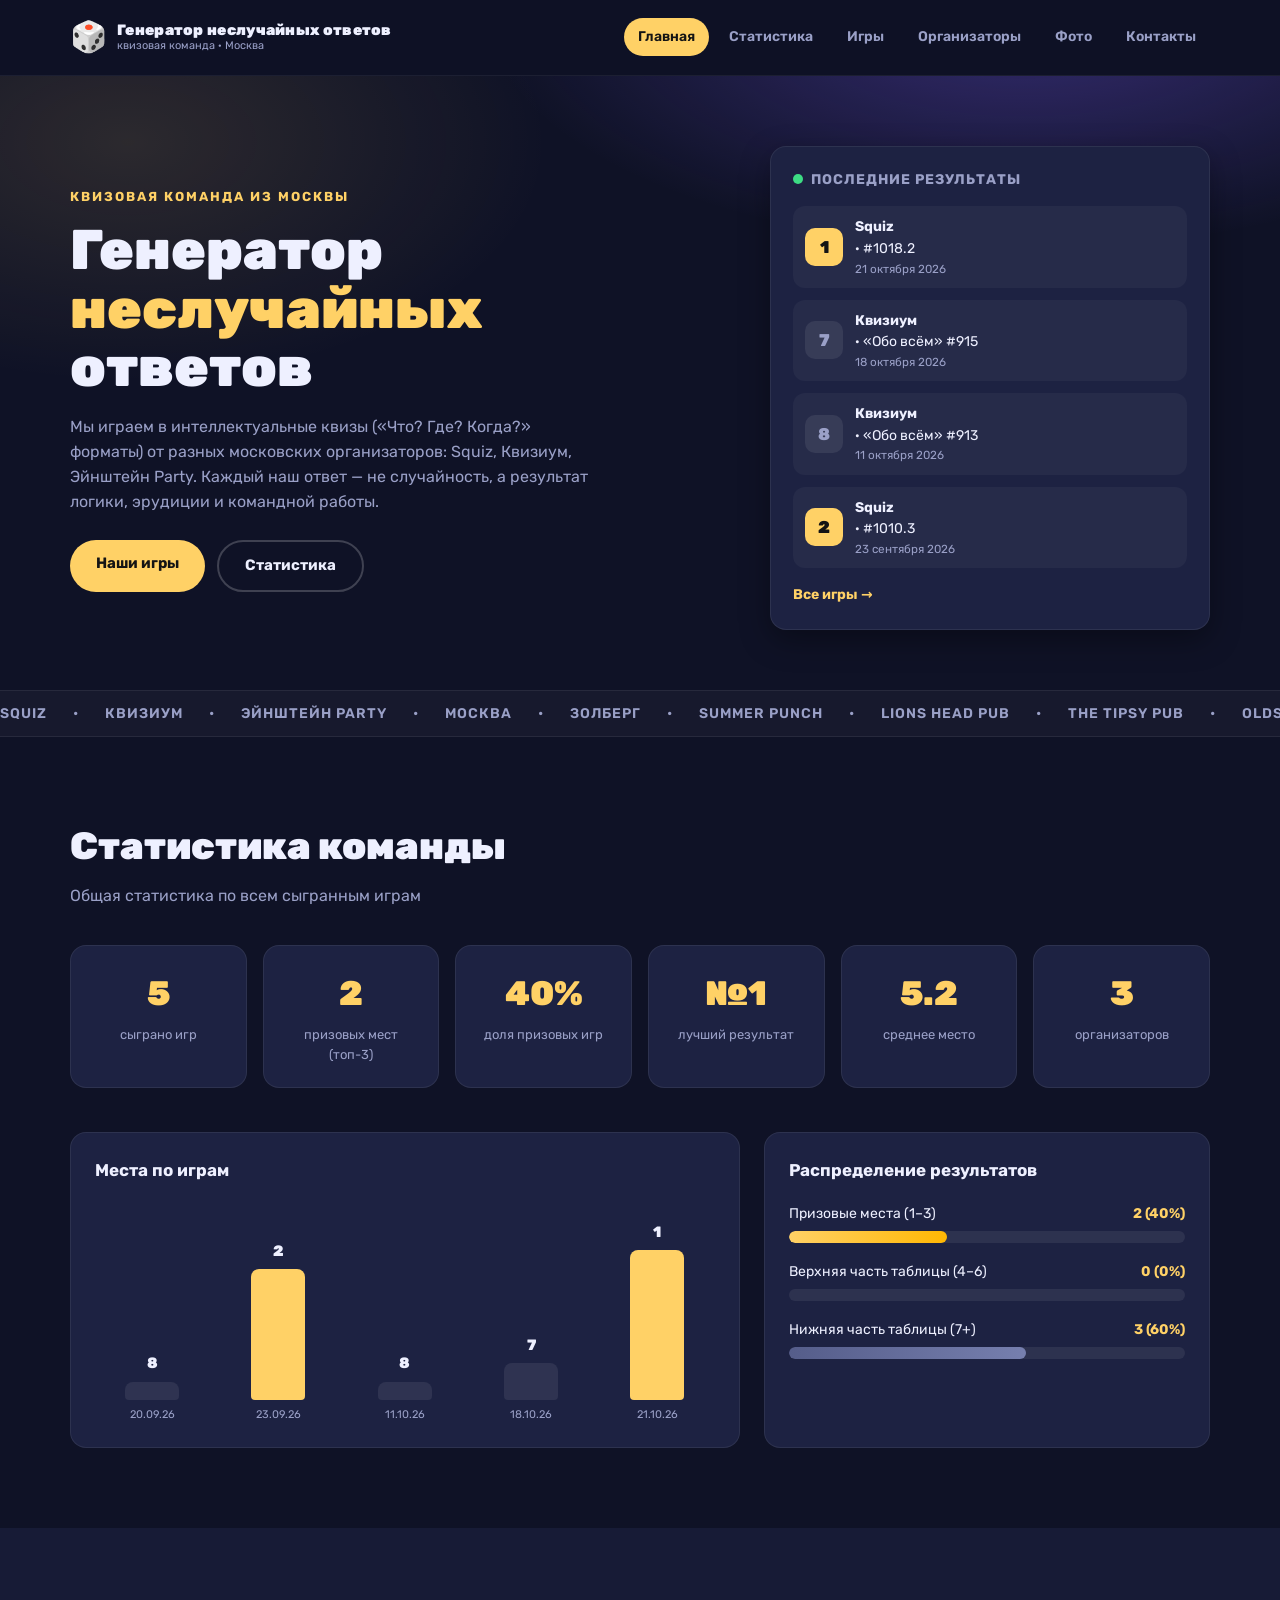
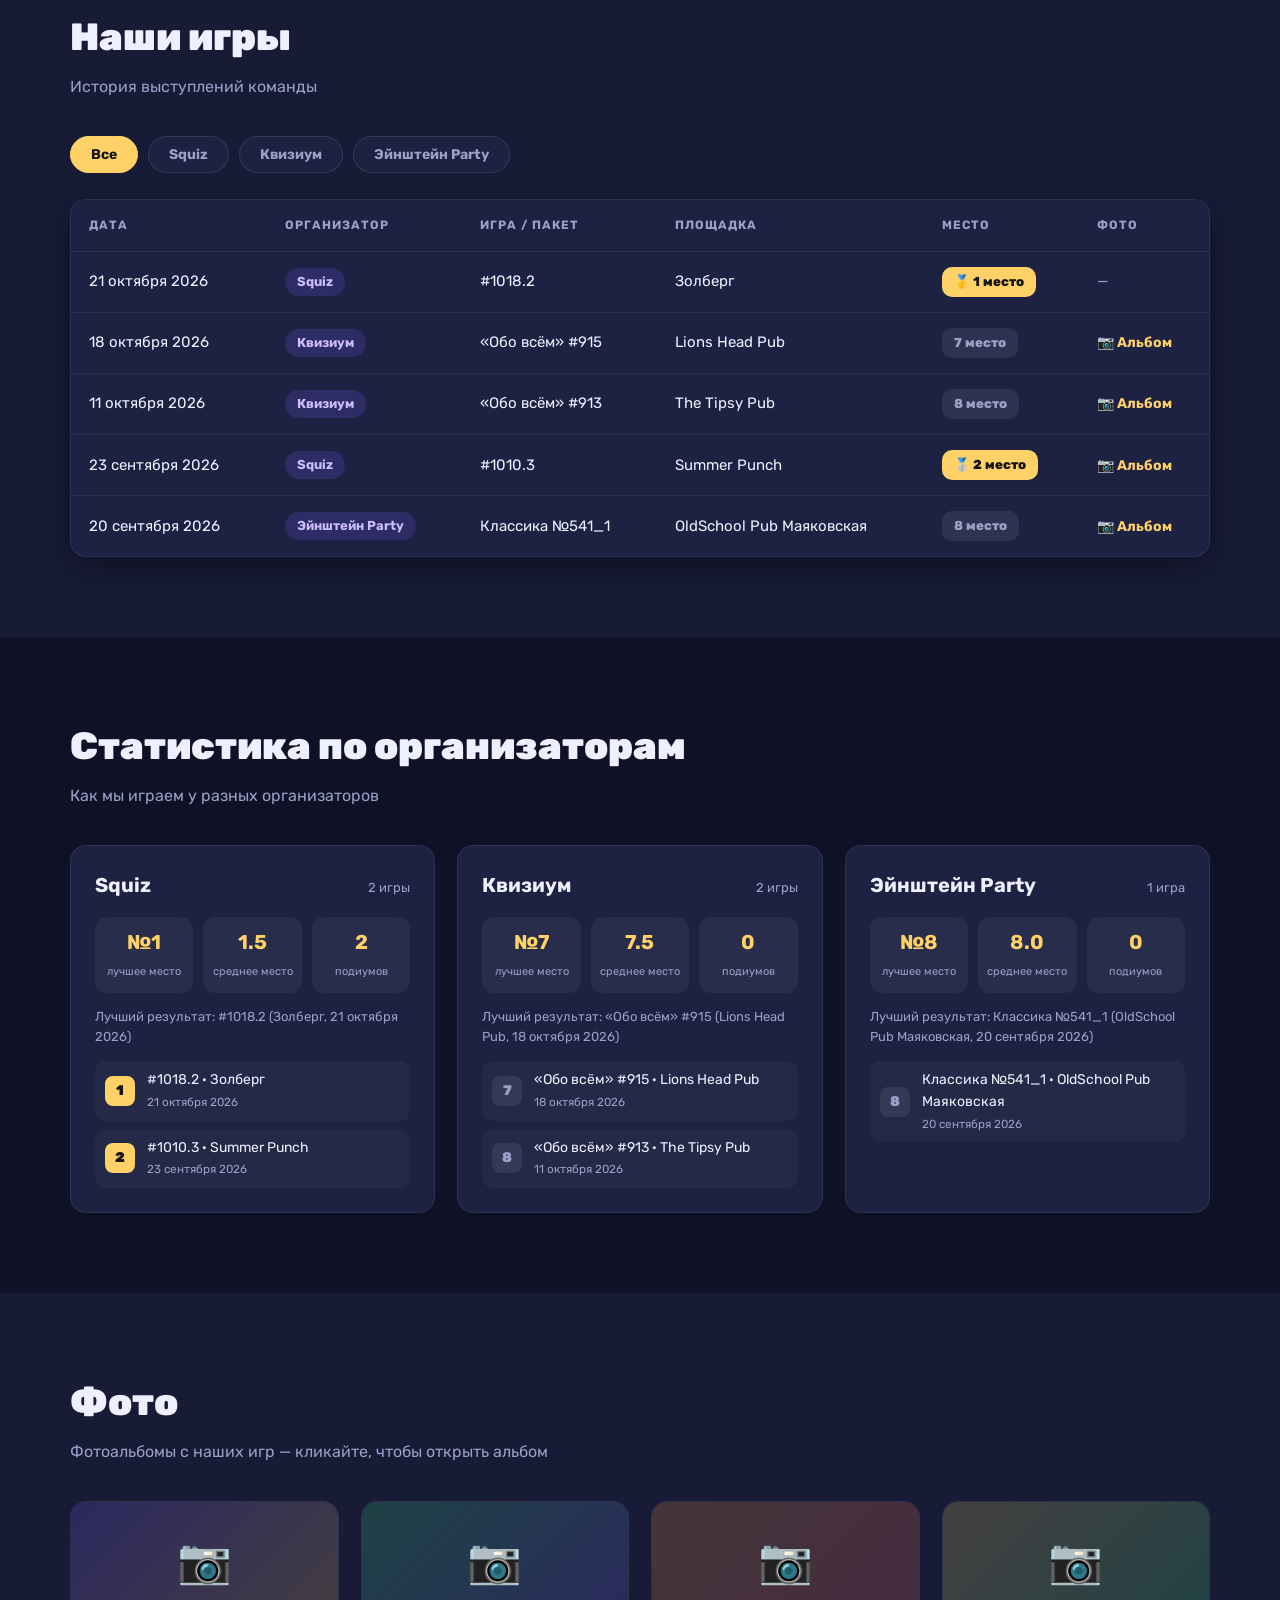
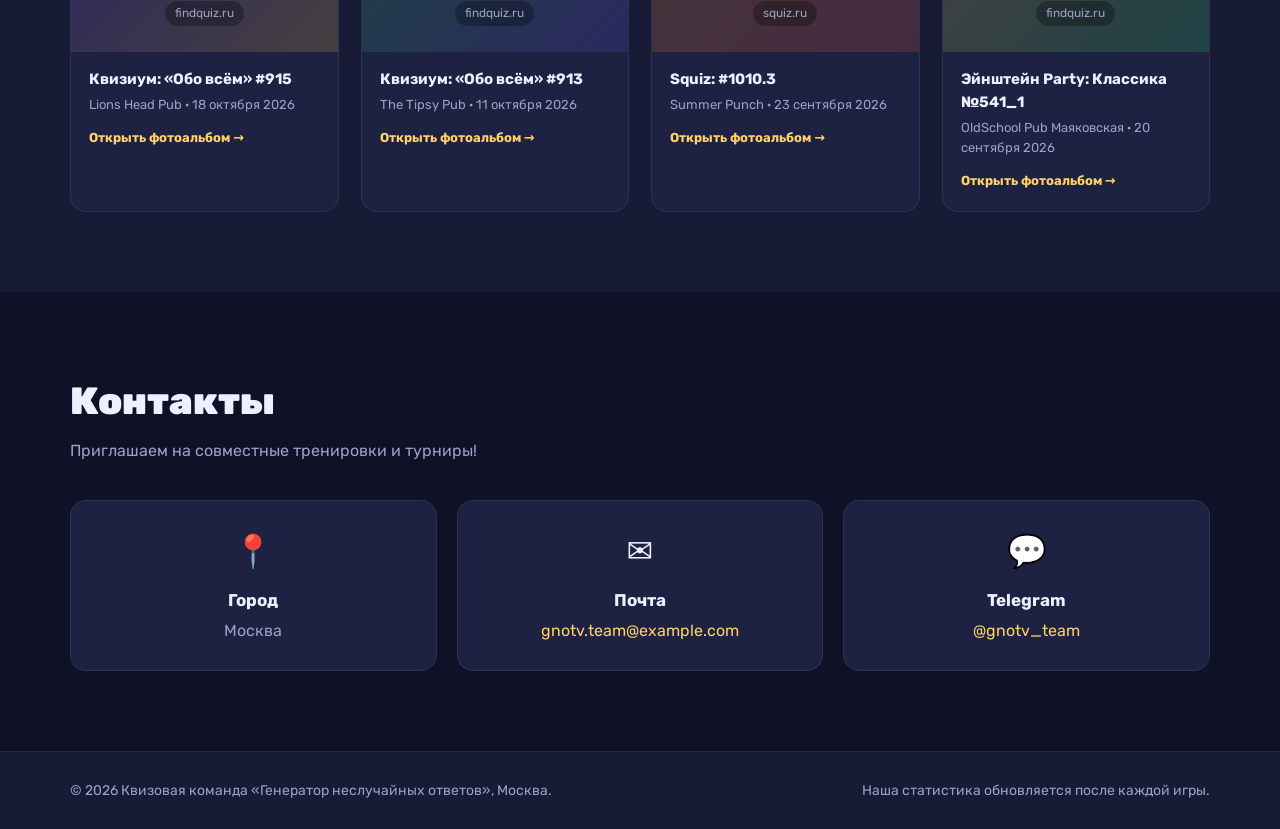
==== index.html @ a3c87e32 "Create website for quiz team "Generator of Non-Random Answers" - Add index.html with responsive layo" ====
<!DOCTYPE html>
<html lang="ru">
<head>
  <meta charset="UTF-8">
  <meta name="viewport" content="width=device-width, initial-scale=1.0">
  <meta name="description" content="Сайт квизовой команды «Генератор неслучайных ответов» (Москва). Статистика игр, результаты по организаторам, фотоальбомы.">
  <title>Генератор неслучайных ответов — сайт квизовой команды</title>
  <link rel="icon" href="data:image/svg+xml,<svg xmlns='http://www.w3.org/2000/svg' viewBox='0 0 100 100'><text y='.9em' font-size='90'>🎲</text></svg>">
  <link rel="preconnect" href="https://fonts.googleapis.com">
  <link rel="preconnect" href="https://fonts.gstatic.com" crossorigin>
  <link href="https://fonts.googleapis.com/css2?family=Rubik:wght@400;600;700;900&display=swap" rel="stylesheet">
  <link rel="stylesheet" href="css/style.css">
</head>
<body>

  <!-- ===== Шапка ===== -->
  <header class="site-header">
    <div class="container header-inner">
      <a class="logo" href="#home">
        <span class="logo-dice">🎲</span>
        <span class="logo-text">
          <strong>Генератор неслучайных ответов</strong>
          <small>квизовая команда · Москва</small>
        </span>
      </a>
      <nav class="main-nav" id="mainNav">
        <a href="#home" class="nav-link active">Главная</a>
        <a href="#stats" class="nav-link">Статистика</a>
        <a href="#games" class="nav-link">Игры</a>
        <a href="#organizers" class="nav-link">Организаторы</a>
        <a href="#photos" class="nav-link">Фото</a>
        <a href="#contacts" class="nav-link">Контакты</a>
      </nav>
      <button class="burger" id="burgerBtn" aria-label="Открыть меню">
        <span></span><span></span><span></span>
      </button>
    </div>
  </header>

  <main>
    <!-- ===== Главная ===== -->
    <section id="home" class="hero">
      <div class="container hero-inner">
        <div class="hero-content">
          <p class="hero-tag">Квизовая команда из Москвы</p>
          <h1>Генератор<br><span class="accent">неслучайных</span> ответов</h1>
          <p class="hero-desc">
            Мы играем в интеллектуальные квизы («Что? Где? Когда?» форматы) от разных московских
            организаторов: Squiz, Квизиум, Эйнштейн Party. Каждый наш ответ — не случайность,
            а результат логики, эрудиции и командной работы.
          </p>
          <div class="hero-actions">
            <a href="#games" class="btn btn-primary">Наши игры</a>
            <a href="#stats" class="btn btn-ghost">Статистика</a>
          </div>
        </div>
        <div class="hero-card">
          <div class="hero-card-top">
            <span class="pulse-dot"></span> Последние результаты
          </div>
          <ul class="hero-results" id="heroResults"><!-- заполняется из js/games-data.js --></ul>
          <a class="hero-card-link" href="#games">Все игры →</a>
        </div>
      </div>
      <div class="hero-marquee" aria-hidden="true">
        <div class="marquee-track">
          <span>Squiz</span><span>•</span><span>Квизиум</span><span>•</span><span>Эйнштейн Party</span><span>•</span>
          <span>Москва</span><span>•</span><span>Золберг</span><span>•</span><span>Summer Punch</span><span>•</span>
          <span>Lions Head Pub</span><span>•</span><span>The Tipsy Pub</span><span>•</span><span>OldSchool Pub Маяковская</span><span>•</span>
          <span>Squiz</span><span>•</span><span>Квизиум</span><span>•</span><span>Эйнштейн Party</span><span>•</span>
          <span>Москва</span><span>•</span><span>Золберг</span><span>•</span><span>Summer Punch</span><span>•</span>
          <span>Lions Head Pub</span><span>•</span><span>The Tipsy Pub</span><span>•</span><span>OldSchool Pub Маяковская</span><span>•</span>
        </div>
      </div>
    </section>

    <!-- ===== Статистика ===== -->
    <section id="stats" class="section">
      <div class="container">
        <h2 class="section-title">Статистика команды</h2>
        <p class="section-subtitle">Общая статистика по всем сыгранным играм</p>

        <div class="stats-grid" id="overallStats"><!-- карточки статистики --></div>

        <div class="stats-charts">
          <div class="chart-block">
            <h3>Места по играм</h3>
            <div class="bar-chart" id="placesChart"></div>
          </div>
          <div class="chart-block">
            <h3>Распределение результатов</h3>
            <ul class="result-bars" id="resultBars"></ul>
          </div>
        </div>
      </div>
    </section>

    <!-- ===== Игры ===== -->
    <section id="games" class="section section-alt">
      <div class="container">
        <h2 class="section-title">Наши игры</h2>
        <p class="section-subtitle">История выступлений команды</p>

        <div class="filter-bar" id="filterBar">
          <button class="filter-btn active" data-filter="all">Все</button>
          <!-- кнопки фильтров генерируются из данных -->
        </div>

        <div class="games-table-wrap">
          <table class="games-table">
            <thead>
              <tr>
                <th>Дата</th>
                <th>Организатор</th>
                <th>Игра / пакет</th>
                <th>Площадка</th>
                <th>Место</th>
                <th>Фото</th>
              </tr>
            </thead>
            <tbody id="gamesTableBody"><!-- строки таблицы --></tbody>
          </table>
        </div>
      </div>
    </section>

    <!-- ===== Организаторы ===== -->
    <section id="organizers" class="section">
      <div class="container">
        <h2 class="section-title">Статистика по организаторам</h2>
        <p class="section-subtitle">Как мы играем у разных организаторов</p>
        <div class="organizers-grid" id="organizersGrid"><!-- карточки организаторов --></div>
      </div>
    </section>

    <!-- ===== Фото ===== -->
    <section id="photos" class="section section-alt">
      <div class="container">
        <h2 class="section-title">Фото</h2>
        <p class="section-subtitle">Фотоальбомы с наших игр — кликайте, чтобы открыть альбом</p>
        <div class="photos-grid" id="photosGrid"><!-- карточки фотоальбомов --></div>
      </div>
    </section>

    <!-- ===== Контакты ===== -->
    <section id="contacts" class="section">
      <div class="container contacts-inner">
        <h2 class="section-title">Контакты</h2>
        <p class="section-subtitle">Приглашаем на совместные тренировки и турниры!</p>
        <div class="contacts-grid">
          <div class="contact-card">
            <span class="contact-icon">📍</span>
            <h3>Город</h3>
            <p>Москва</p>
          </div>
          <div class="contact-card">
            <span class="contact-icon">✉️</span>
            <h3>Почта</h3>
            <p><a href="mailto:gnotv.team@example.com">gnotv.team@example.com</a></p>
          </div>
          <div class="contact-card">
            <span class="contact-icon">💬</span>
            <h3>Telegram</h3>
            <p><a href="https://t.me/gnotv_team" target="_blank" rel="noopener">@gnotv_team</a></p>
          </div>
        </div>
      </div>
    </section>
  </main>

  <footer class="site-footer">
    <div class="container footer-inner">
      <p>© <span id="year"></span> Квизовая команда «Генератор неслучайных ответов», Москва.</p>
      <p class="footer-note">Наша статистика обновляется после каждой игры.</p>
    </div>
  </footer>

  <script src="js/games-data.js"></script>
  <script src="js/main.js"></script>
</body>
</html>
---- css/style.css ----
/* =========================================================
   Сайт квизовой команды «Генератор неслучайных ответов»
   ========================================================= */

:root {
  --bg: #0f1226;
  --bg-soft: #171b36;
  --card: #1d2242;
  --card-hover: #252b52;
  --text: #eef0ff;
  --muted: #9aa0c7;
  --accent: #ffd166;
  --accent-2: #7c5cff;
  --green: #3ddc84;
  --orange: #ff9f43;
  --red: #ff6b6b;
  --radius: 16px;
  --shadow: 0 10px 30px rgba(0, 0, 0, .35);
}

* { margin: 0; padding: 0; box-sizing: border-box; }

html { scroll-behavior: smooth; }

body {
  font-family: "Rubik", system-ui, -apple-system, sans-serif;
  background: var(--bg);
  color: var(--text);
  line-height: 1.55;
}

.container { width: min(1140px, 92%); margin-inline: auto; }

a { color: var(--accent); text-decoration: none; }

/* ---------- Шапка ---------- */
.site-header {
  position: sticky;
  top: 0;
  z-index: 100;
  background: rgba(15, 18, 38, .85);
  backdrop-filter: blur(10px);
  border-bottom: 1px solid rgba(255, 255, 255, .06);
}

.header-inner {
  display: flex;
  align-items: center;
  justify-content: space-between;
  gap: 16px;
  padding: 14px 0;
}

.logo { display: flex; align-items: center; gap: 10px; color: var(--text); }
.logo-dice { font-size: 30px; }
.logo-text { display: flex; flex-direction: column; line-height: 1.15; }
.logo-text strong { font-size: 15px; font-weight: 900; letter-spacing: .3px; }
.logo-text small { color: var(--muted); font-size: 11px; }

.main-nav { display: flex; gap: 6px; }
.nav-link {
  color: var(--muted);
  font-weight: 600;
  font-size: 14px;
  padding: 8px 14px;
  border-radius: 999px;
  transition: .2s;
}
.nav-link:hover { color: var(--text); background: rgba(255, 255, 255, .06); }
.nav-link.active { color: #141414; background: var(--accent); }

.burger { display: none; background: none; border: 0; cursor: pointer; }
.burger span {
  display: block; width: 26px; height: 3px;
  background: var(--text); margin: 5px 0; border-radius: 2px;
}

/* ---------- Hero ---------- */
.hero {
  position: relative;
  padding: 70px 0 0;
  background:
    radial-gradient(900px 400px at 80% -10%, rgba(124, 92, 255, .35), transparent 60%),
    radial-gradient(700px 400px at 10% 10%, rgba(255, 209, 102, .12), transparent 60%),
    var(--bg);
  overflow: hidden;
}

.hero-inner {
  display: grid;
  grid-template-columns: 1.2fr .8fr;
  gap: 40px;
  align-items: center;
  padding-bottom: 60px;
}

.hero-tag {
  display: inline-block;
  color: var(--accent);
  font-weight: 700;
  font-size: 13px;
  text-transform: uppercase;
  letter-spacing: 2px;
  margin-bottom: 14px;
}

.hero h1 {
  font-size: clamp(34px, 5vw, 56px);
  font-weight: 900;
  line-height: 1.05;
  margin-bottom: 18px;
}
.accent { color: var(--accent); }

.hero-desc { color: var(--muted); max-width: 52ch; margin-bottom: 26px; }

.hero-actions { display: flex; gap: 12px; flex-wrap: wrap; }

.btn {
  display: inline-block;
  padding: 12px 26px;
  border-radius: 999px;
  font-weight: 700;
  font-size: 15px;
  transition: .2s;
}
.btn-primary { background: var(--accent); color: #141414; }
.btn-primary:hover { transform: translateY(-2px); box-shadow: 0 8px 20px rgba(255, 209, 102, .35); }
.btn-ghost { border: 2px solid rgba(255, 255, 255, .2); color: var(--text); }
.btn-ghost:hover { border-color: var(--accent); color: var(--accent); }

/* Карточка последних результатов */
.hero-card {
  background: var(--card);
  border: 1px solid rgba(255, 255, 255, .07);
  border-radius: var(--radius);
  padding: 22px;
  box-shadow: var(--shadow);
}
.hero-card-top {
  display: flex; align-items: center; gap: 8px;
  font-weight: 700; font-size: 14px; color: var(--muted);
  text-transform: uppercase; letter-spacing: 1px;
  margin-bottom: 16px;
}
.pulse-dot {
  width: 10px; height: 10px; border-radius: 50%;
  background: var(--green);
  animation: pulse 1.6s infinite;
}
@keyframes pulse {
  0% { box-shadow: 0 0 0 0 rgba(61, 220, 132, .6); }
  70% { box-shadow: 0 0 0 10px rgba(61, 220, 132, 0); }
  100% { box-shadow: 0 0 0 0 rgba(61, 220, 132, 0); }
}

.hero-results { list-style: none; display: flex; flex-direction: column; gap: 12px; }
.hero-results li {
  display: flex; align-items: center; gap: 12px;
  background: rgba(255, 255, 255, .04);
  border-radius: 12px;
  padding: 10px 12px;
}
.hero-res-place {
  min-width: 38px; height: 38px;
  display: grid; place-items: center;
  border-radius: 10px;
  font-weight: 900; font-size: 17px;
  color: #141414;
}
.hero-res-info { display: flex; flex-direction: column; font-size: 14px; }
.hero-res-info small { color: var(--muted); }
.hero-card-link {
  display: inline-block; margin-top: 16px;
  font-weight: 700; font-size: 14px;
}

/* Цвета мест */
.place-win { background: var(--accent); color: #141414; }
.place-mid  { background: rgba(124, 92, 255, .25); color: #cfc4ff; }
.place-low  { background: rgba(255, 255, 255, .08); color: var(--muted); }

/* Бегущая строка */
.hero-marquee {
  border-top: 1px solid rgba(255, 255, 255, .07);
  border-bottom: 1px solid rgba(255, 255, 255, .07);
  background: rgba(255, 255, 255, .03);
  overflow: hidden;
  padding: 12px 0;
}
.marquee-track {
  display: flex; gap: 26px; width: max-content;
  animation: marquee 28s linear infinite;
  color: var(--muted); font-weight: 600; font-size: 14px;
  text-transform: uppercase; letter-spacing: 1px;
}
@keyframes marquee { to { transform: translateX(-50%); } }

/* ---------- Секции ---------- */
.section { padding: 80px 0; }
.section-alt { background: var(--bg-soft); }

.section-title { font-size: clamp(26px, 3.5vw, 38px); font-weight: 900; margin-bottom: 8px; }
.section-subtitle { color: var(--muted); margin-bottom: 36px; }

/* ---------- Статистика ---------- */
.stats-grid {
  display: grid;
  grid-template-columns: repeat(auto-fit, minmax(160px, 1fr));
  gap: 16px;
  margin-bottom: 44px;
}
.stat-card {
  background: var(--card);
  border: 1px solid rgba(255, 255, 255, .07);
  border-radius: var(--radius);
  padding: 22px 18px;
  text-align: center;
  transition: .2s;
}
.stat-card:hover { transform: translateY(-4px); background: var(--card-hover); }
.stat-value { font-size: 34px; font-weight: 900; color: var(--accent); }
.stat-label { color: var(--muted); font-size: 13px; margin-top: 4px; }

.stats-charts {
  display: grid;
  grid-template-columns: 1.2fr .8fr;
  gap: 24px;
}
.chart-block {
  background: var(--card);
  border: 1px solid rgba(255, 255, 255, .07);
  border-radius: var(--radius);
  padding: 24px;
}
.chart-block h3 { margin-bottom: 20px; font-size: 17px; }

.bar-chart {
  display: flex;
  align-items: flex-end;
  justify-content: space-around;
  gap: 12px;
  height: 220px;
}
.bar-col {
  display: flex; flex-direction: column;
  align-items: center; justify-content: flex-end;
  gap: 6px; height: 100%; flex: 1;
}
.bar {
  width: 100%; max-width: 54px;
  border-radius: 8px 8px 4px 4px;
  transition: .3s;
}
.bar-col:hover .bar { filter: brightness(1.2); }
.bar-value { font-weight: 900; font-size: 15px; }
.bar-date { color: var(--muted); font-size: 11px; white-space: nowrap; }

.result-bars { list-style: none; display: flex; flex-direction: column; gap: 18px; }
.result-bar-head {
  display: flex; justify-content: space-between;
  font-size: 14px; margin-bottom: 6px;
}
.result-bar-head strong { color: var(--accent); }
.progress {
  height: 12px; border-radius: 999px;
  background: rgba(255, 255, 255, .07);
  overflow: hidden;
}
.progress-fill { height: 100%; border-radius: 999px; transition: width .6s ease; }
.progress-fill.place-win { background: linear-gradient(90deg, #ffd166, #ffb703); }
.progress-fill.place-mid { background: linear-gradient(90deg, #7c5cff, #a68cff); }
.progress-fill.place-low { background: linear-gradient(90deg, #555d8a, #767fae); }

/* ---------- Таблица игр ---------- */
.filter-bar { display: flex; flex-wrap: wrap; gap: 10px; margin-bottom: 26px; }
.filter-btn {
  background: var(--card);
  color: var(--muted);
  border: 1px solid rgba(255, 255, 255, .1);
  border-radius: 999px;
  padding: 9px 20px;
  font-family: inherit;
  font-weight: 700;
  font-size: 14px;
  cursor: pointer;
  transition: .2s;
}
.filter-btn:hover { color: var(--text); }
.filter-btn.active { background: var(--accent); color: #141414; border-color: var(--accent); }

.games-table-wrap {
  background: var(--card);
  border: 1px solid rgba(255, 255, 255, .07);
  border-radius: var(--radius);
  overflow-x: auto;
  box-shadow: var(--shadow);
}
.games-table { width: 100%; border-collapse: collapse; min-width: 760px; }
.games-table th {
  text-align: left;
  font-size: 12px;
  text-transform: uppercase;
  letter-spacing: 1px;
  color: var(--muted);
  padding: 16px 18px;
  border-bottom: 1px solid rgba(255, 255, 255, .08);
}
.games-table td {
  padding: 15px 18px;
  border-bottom: 1px solid rgba(255, 255, 255, .05);
  font-size: 15px;
}
.games-table tr:last-child td { border-bottom: 0; }
.games-table tbody tr { transition: .15s; }
.games-table tbody tr:hover { background: rgba(255, 255, 255, .04); }

.org-badge {
  display: inline-block;
  background: rgba(124, 92, 255, .18);
  color: #cbbdff;
  border-radius: 999px;
  padding: 4px 12px;
  font-size: 13px;
  font-weight: 700;
}
.place-badge {
  display: inline-block;
  border-radius: 10px;
  padding: 5px 12px;
  font-weight: 800;
  font-size: 13px;
  white-space: nowrap;
}
.photo-link { font-weight: 700; font-size: 14px; white-space: nowrap; }
.photo-link:hover { text-decoration: underline; }
.no-photo { color: var(--muted); }

/* ---------- Организаторы ---------- */
.organizers-grid {
  display: grid;
  grid-template-columns: repeat(auto-fit, minmax(300px, 1fr));
  gap: 22px;
}
.organizer-card {
  background: var(--card);
  border: 1px solid rgba(255, 255, 255, .07);
  border-radius: var(--radius);
  padding: 24px;
  transition: .2s;
}
.organizer-card:hover { transform: translateY(-4px); box-shadow: var(--shadow); }
.organizer-head {
  display: flex; justify-content: space-between; align-items: baseline;
  margin-bottom: 16px;
}
.organizer-head h3 { font-size: 20px; }
.organizer-count { color: var(--muted); font-size: 13px; }
.organizer-stats {
  display: grid; grid-template-columns: repeat(3, 1fr);
  gap: 10px; margin-bottom: 14px;
}
.organizer-stats div {
  background: rgba(255, 255, 255, .05);
  border-radius: 12px;
  padding: 10px 6px;
  text-align: center;
}
.organizer-stats strong { display: block; font-size: 20px; color: var(--accent); }
.organizer-stats span { font-size: 11px; color: var(--muted); }
.organizer-best { font-size: 13px; color: var(--muted); margin-bottom: 14px; }
.organizer-games { list-style: none; display: flex; flex-direction: column; gap: 8px; }
.organizer-games li {
  display: flex; align-items: center; gap: 12px;
  font-size: 14px;
  padding: 8px 10px;
  border-radius: 10px;
  background: rgba(255, 255, 255, .03);
}
.organizer-games small { color: var(--muted); }
.mini-place {
  min-width: 30px; height: 30px;
  display: grid; place-items: center;
  border-radius: 8px;
  font-weight: 900; font-size: 14px;
}

/* ---------- Фото ---------- */
.photos-grid {
  display: grid;
  grid-template-columns: repeat(auto-fill, minmax(260px, 1fr));
  gap: 22px;
}
.photo-card {
  display: block;
  color: var(--text);
  background: var(--card);
  border: 1px solid rgba(255, 255, 255, .07);
  border-radius: var(--radius);
  overflow: hidden;
  transition: .2s;
}
.photo-card:hover { transform: translateY(-5px); box-shadow: var(--shadow); }
.photo-cover {
  height: 150px;
  display: flex; flex-direction: column;
  align-items: center; justify-content: center; gap: 6px;
  position: relative;
}
.cover-0 { background: linear-gradient(135deg, #7c5cff33, #ffd16633), var(--bg-soft); }
.cover-1 { background: linear-gradient(135deg, #3ddc8433, #7c5cff33), var(--bg-soft); }
.cover-2 { background: linear-gradient(135deg, #ff9f4333, #ff6b6b33), var(--bg-soft); }
.cover-3 { background: linear-gradient(135deg, #ffd16633, #3ddc8433), var(--bg-soft); }
.photo-camera { font-size: 44px; }
.photo-host {
  font-size: 12px; color: var(--muted);
  background: rgba(0, 0, 0, .3);
  padding: 3px 10px; border-radius: 999px;
}
.photo-meta { padding: 16px 18px 18px; }
.photo-meta h3 { font-size: 15px; margin-bottom: 4px; }
.photo-meta p { font-size: 13px; color: var(--muted); margin-bottom: 10px; }
.photo-btn { font-size: 13px; font-weight: 700; color: var(--accent); }

/* ---------- Контакты ---------- */
.contacts-grid {
  display: grid;
  grid-template-columns: repeat(auto-fit, minmax(220px, 1fr));
  gap: 20px;
}
.contact-card {
  background: var(--card);
  border: 1px solid rgba(255, 255, 255, .07);
  border-radius: var(--radius);
  padding: 26px;
  text-align: center;
}
.contact-icon { font-size: 32px; display: block; margin-bottom: 10px; }
.contact-card h3 { margin-bottom: 6px; font-size: 17px; }
.contact-card p { color: var(--muted); }

/* ---------- Футер ---------- */
.site-footer {
  border-top: 1px solid rgba(255, 255, 255, .07);
  padding: 28px 0;
  background: var(--bg-soft);
}
.footer-inner {
  display: flex; justify-content: space-between; flex-wrap: wrap; gap: 8px;
  color: var(--muted); font-size: 14px;
}

/* ---------- Адаптив ---------- */
@media (max-width: 900px) {
  .hero-inner { grid-template-columns: 1fr; }
  .stats-charts { grid-template-columns: 1fr; }
}

@media (max-width: 760px) {
  .burger { display: block; }
  .main-nav {
    position: absolute;
    top: 100%; left: 0; right: 0;
    flex-direction: column;
    background: var(--bg-soft);
    border-bottom: 1px solid rgba(255, 255, 255, .08);
    padding: 12px;
    display: none;
  }
  .main-nav.open { display: flex; }

  /* карточки вместо таблицы */
  .games-table { min-width: 0; }
  .games-table thead { display: none; }
  .games-table tr {
    display: grid;
    grid-template-columns: 1fr 1fr;
    gap: 6px;
    padding: 14px 12px;
    border-bottom: 1px solid rgba(255, 255, 255, .08);
  }
  .games-table td {
    border: 0; padding: 2px 4px; font-size: 14px;
    display: flex; flex-direction: column;
  }
  .games-table td::before {
    content: attr(data-th);
    font-size: 10px;
    text-transform: uppercase;
    letter-spacing: 1px;
    color: var(--muted);
  }
  .section { padding: 56px 0; }
}
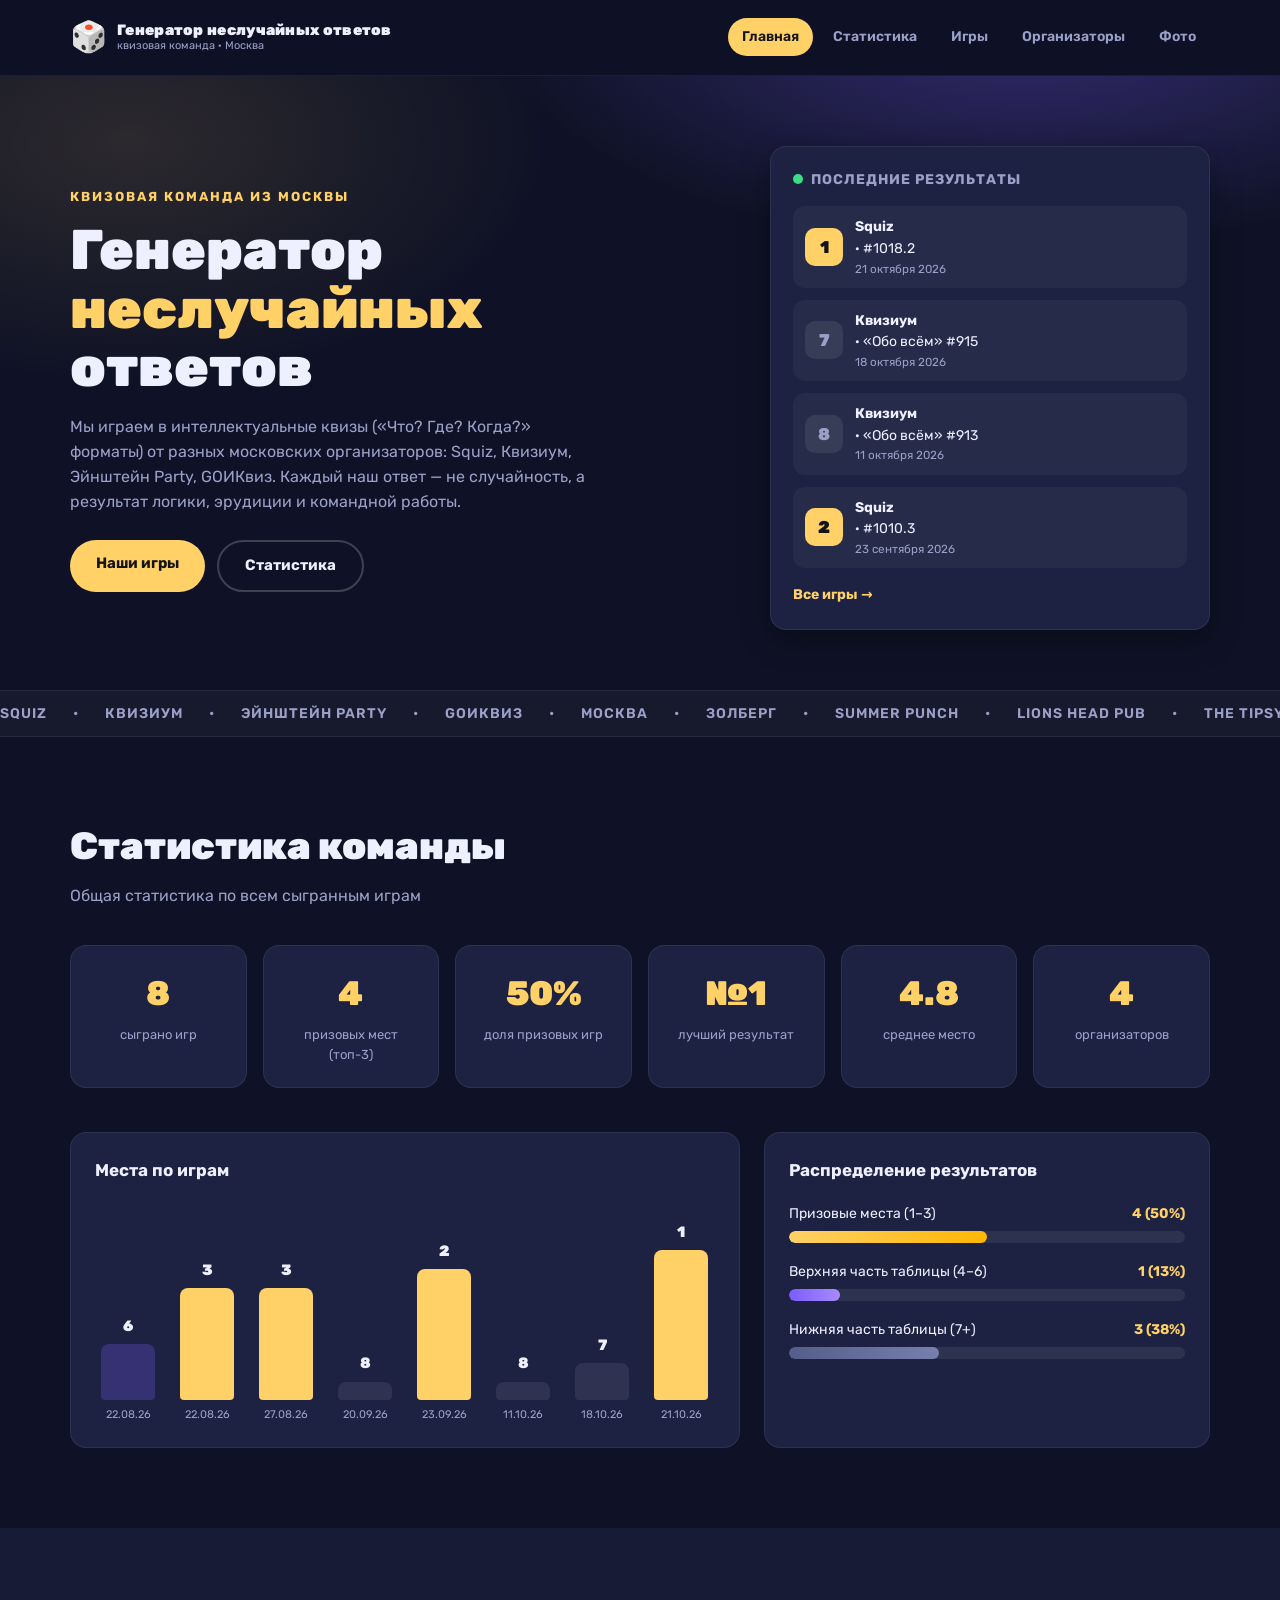
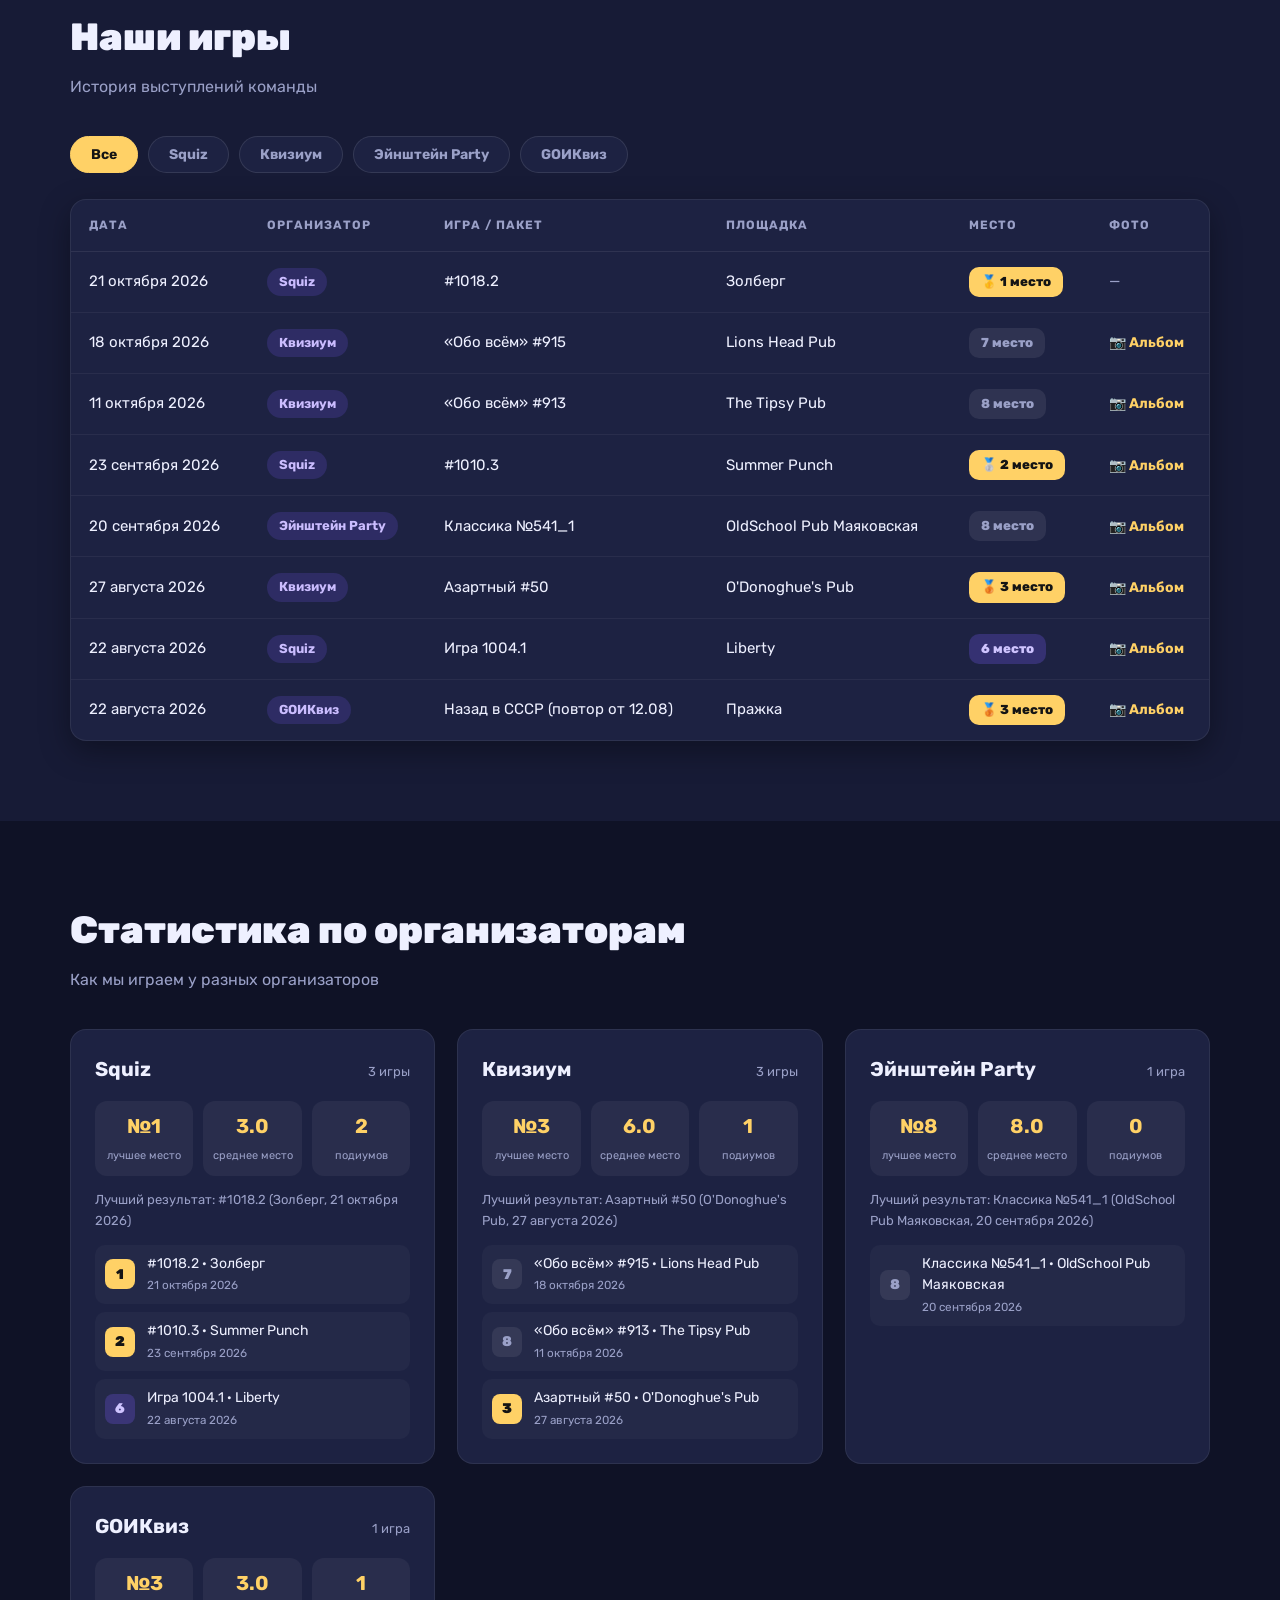
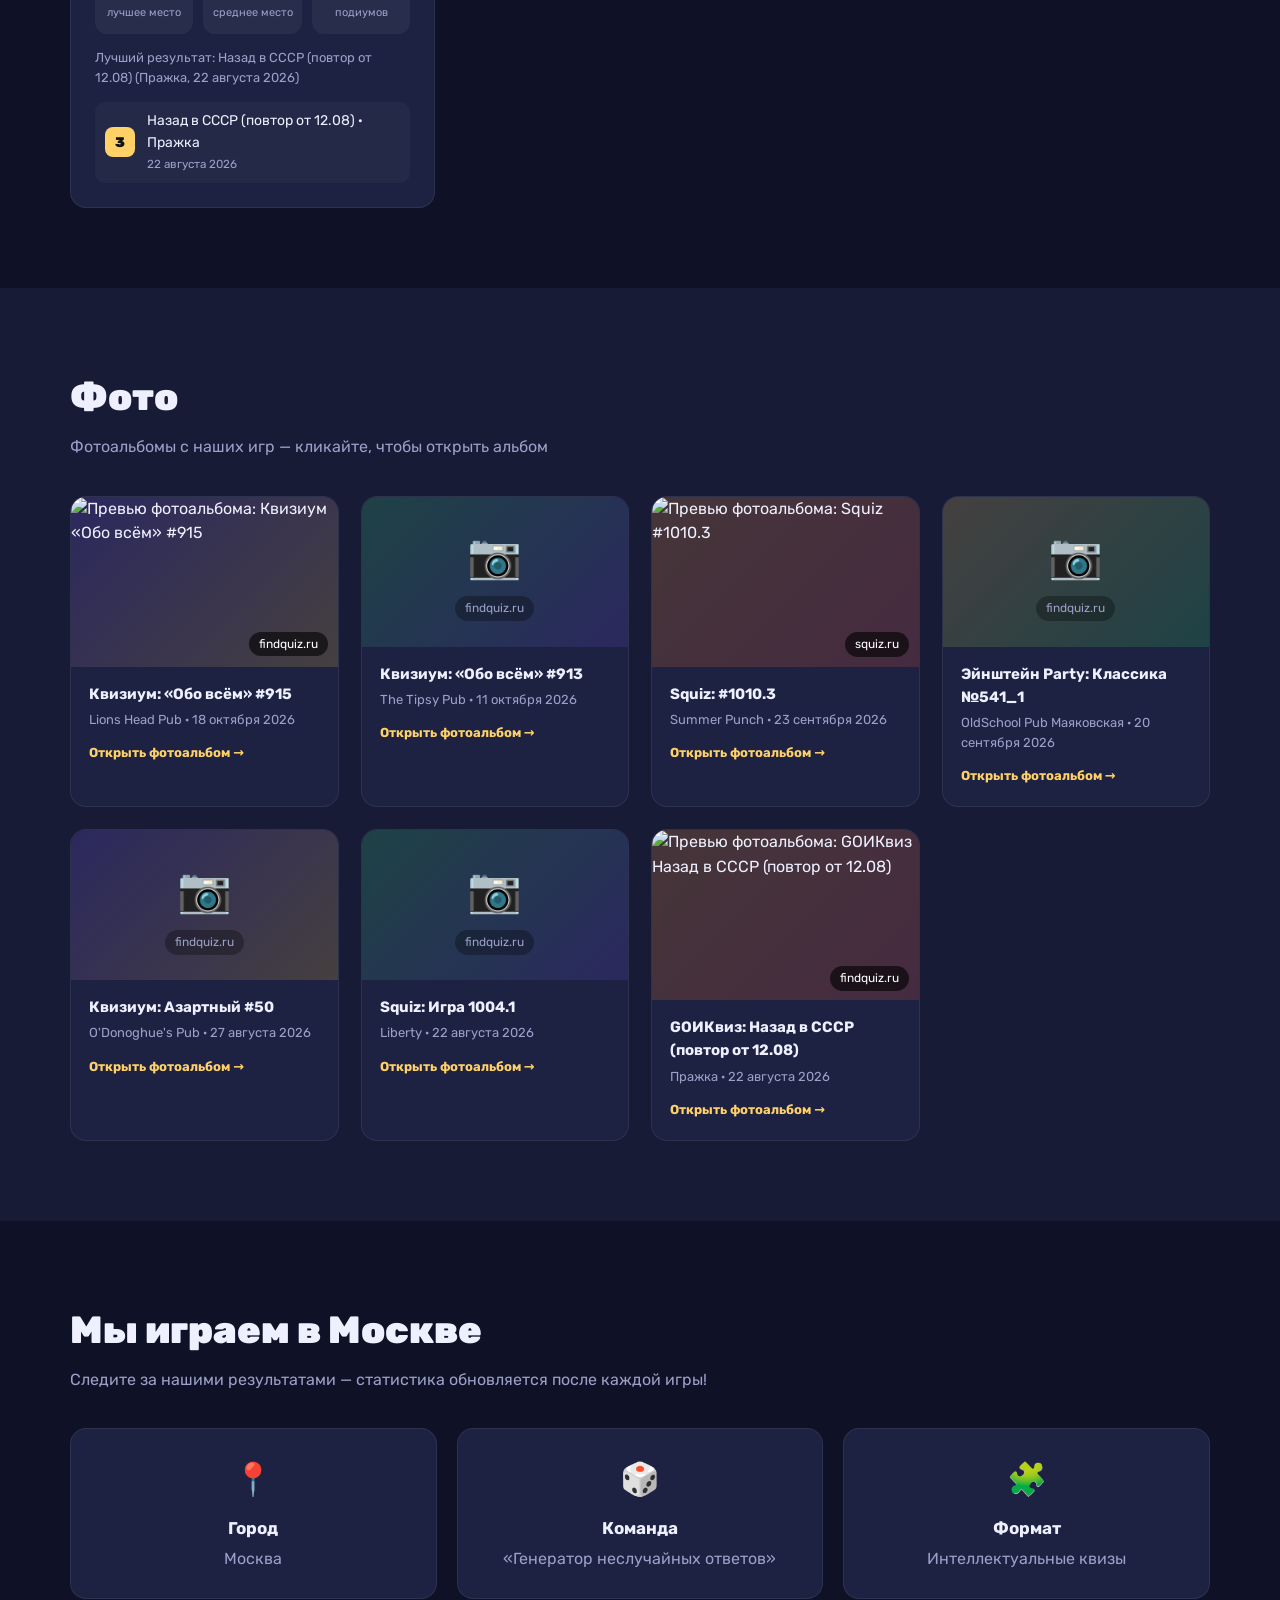
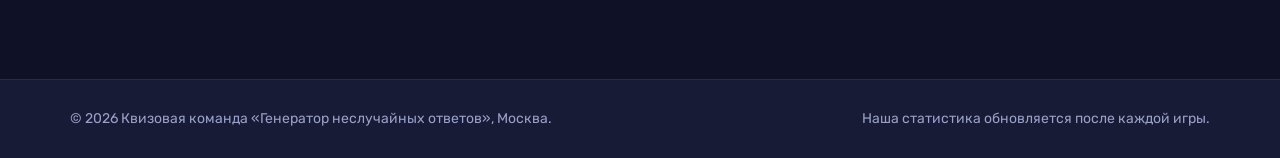
==== commit cc340a6b: "Remove public contact details (email, Telegram) from site navigation and footer - index.html: Remove" ====
--- a/index.html
+++ b/index.html
@@ -29,7 +29,6 @@
         <a href="#games" class="nav-link">Игры</a>
         <a href="#organizers" class="nav-link">Организаторы</a>
         <a href="#photos" class="nav-link">Фото</a>
-        <a href="#contacts" class="nav-link">Контакты</a>
       </nav>
       <button class="burger" id="burgerBtn" aria-label="Открыть меню">
         <span></span><span></span><span></span>
@@ -46,7 +45,7 @@
           <h1>Генератор<br><span class="accent">неслучайных</span> ответов</h1>
           <p class="hero-desc">
             Мы играем в интеллектуальные квизы («Что? Где? Когда?» форматы) от разных московских
-            организаторов: Squiz, Квизиум, Эйнштейн Party. Каждый наш ответ — не случайность,
+            организаторов: Squiz, Квизиум, Эйнштейн Party, GOИКвиз. Каждый наш ответ — не случайность,
             а результат логики, эрудиции и командной работы.
           </p>
           <div class="hero-actions">
@@ -64,12 +63,14 @@
       </div>
       <div class="hero-marquee" aria-hidden="true">
         <div class="marquee-track">
-          <span>Squiz</span><span>•</span><span>Квизиум</span><span>•</span><span>Эйнштейн Party</span><span>•</span>
+          <span>Squiz</span><span>•</span><span>Квизиум</span><span>•</span><span>Эйнштейн Party</span><span>•</span><span>GOИКвиз</span><span>•</span>
           <span>Москва</span><span>•</span><span>Золберг</span><span>•</span><span>Summer Punch</span><span>•</span>
           <span>Lions Head Pub</span><span>•</span><span>The Tipsy Pub</span><span>•</span><span>OldSchool Pub Маяковская</span><span>•</span>
-          <span>Squiz</span><span>•</span><span>Квизиум</span><span>•</span><span>Эйнштейн Party</span><span>•</span>
+          <span>O'Donoghue's Pub</span><span>•</span><span>Liberty</span><span>•</span><span>Пражка</span><span>•</span>
+          <span>Squiz</span><span>•</span><span>Квизиум</span><span>•</span><span>Эйнштейн Party</span><span>•</span><span>GOИКвиз</span><span>•</span>
           <span>Москва</span><span>•</span><span>Золберг</span><span>•</span><span>Summer Punch</span><span>•</span>
           <span>Lions Head Pub</span><span>•</span><span>The Tipsy Pub</span><span>•</span><span>OldSchool Pub Маяковская</span><span>•</span>
+          <span>O'Donoghue's Pub</span><span>•</span><span>Liberty</span><span>•</span><span>Пражка</span><span>•</span>
         </div>
       </div>
     </section>
@@ -145,8 +146,8 @@
     <!-- ===== Контакты ===== -->
     <section id="contacts" class="section">
       <div class="container contacts-inner">
-        <h2 class="section-title">Контакты</h2>
-        <p class="section-subtitle">Приглашаем на совместные тренировки и турниры!</p>
+        <h2 class="section-title">Мы играем в Москве</h2>
+        <p class="section-subtitle">Следите за нашими результатами — статистика обновляется после каждой игры!</p>
         <div class="contacts-grid">
           <div class="contact-card">
             <span class="contact-icon">📍</span>
@@ -154,14 +155,14 @@
             <p>Москва</p>
           </div>
           <div class="contact-card">
-            <span class="contact-icon">✉️</span>
-            <h3>Почта</h3>
-            <p><a href="mailto:gnotv.team@example.com">gnotv.team@example.com</a></p>
+            <span class="contact-icon">🎲</span>
+            <h3>Команда</h3>
+            <p>«Генератор неслучайных ответов»</p>
           </div>
           <div class="contact-card">
-            <span class="contact-icon">💬</span>
-            <h3>Telegram</h3>
-            <p><a href="https://t.me/gnotv_team" target="_blank" rel="noopener">@gnotv_team</a></p>
+            <span class="contact-icon">🧩</span>
+            <h3>Формат</h3>
+            <p>Интеллектуальные квизы</p>
           </div>
         </div>
       </div>
--- a/css/style.css
+++ b/css/style.css
@@ -416,6 +416,22 @@
   font-size: 12px; color: var(--muted);
   background: rgba(0, 0, 0, .3);
   padding: 3px 10px; border-radius: 999px;
+}
+/* Обложка с реальным превью альбома */
+.photo-cover.has-thumb { display: block; height: 170px; }
+.photo-thumb {
+  width: 100%; height: 100%;
+  object-fit: cover;
+  display: block;
+  transition: transform .3s ease;
+}
+.photo-card:hover .photo-thumb { transform: scale(1.05); }
+.photo-cover.has-thumb .photo-host {
+  position: absolute;
+  right: 10px; bottom: 10px;
+  color: #fff;
+  background: rgba(0, 0, 0, .6);
+  backdrop-filter: blur(4px);
 }
 .photo-meta { padding: 16px 18px 18px; }
 .photo-meta h3 { font-size: 15px; margin-bottom: 4px; }
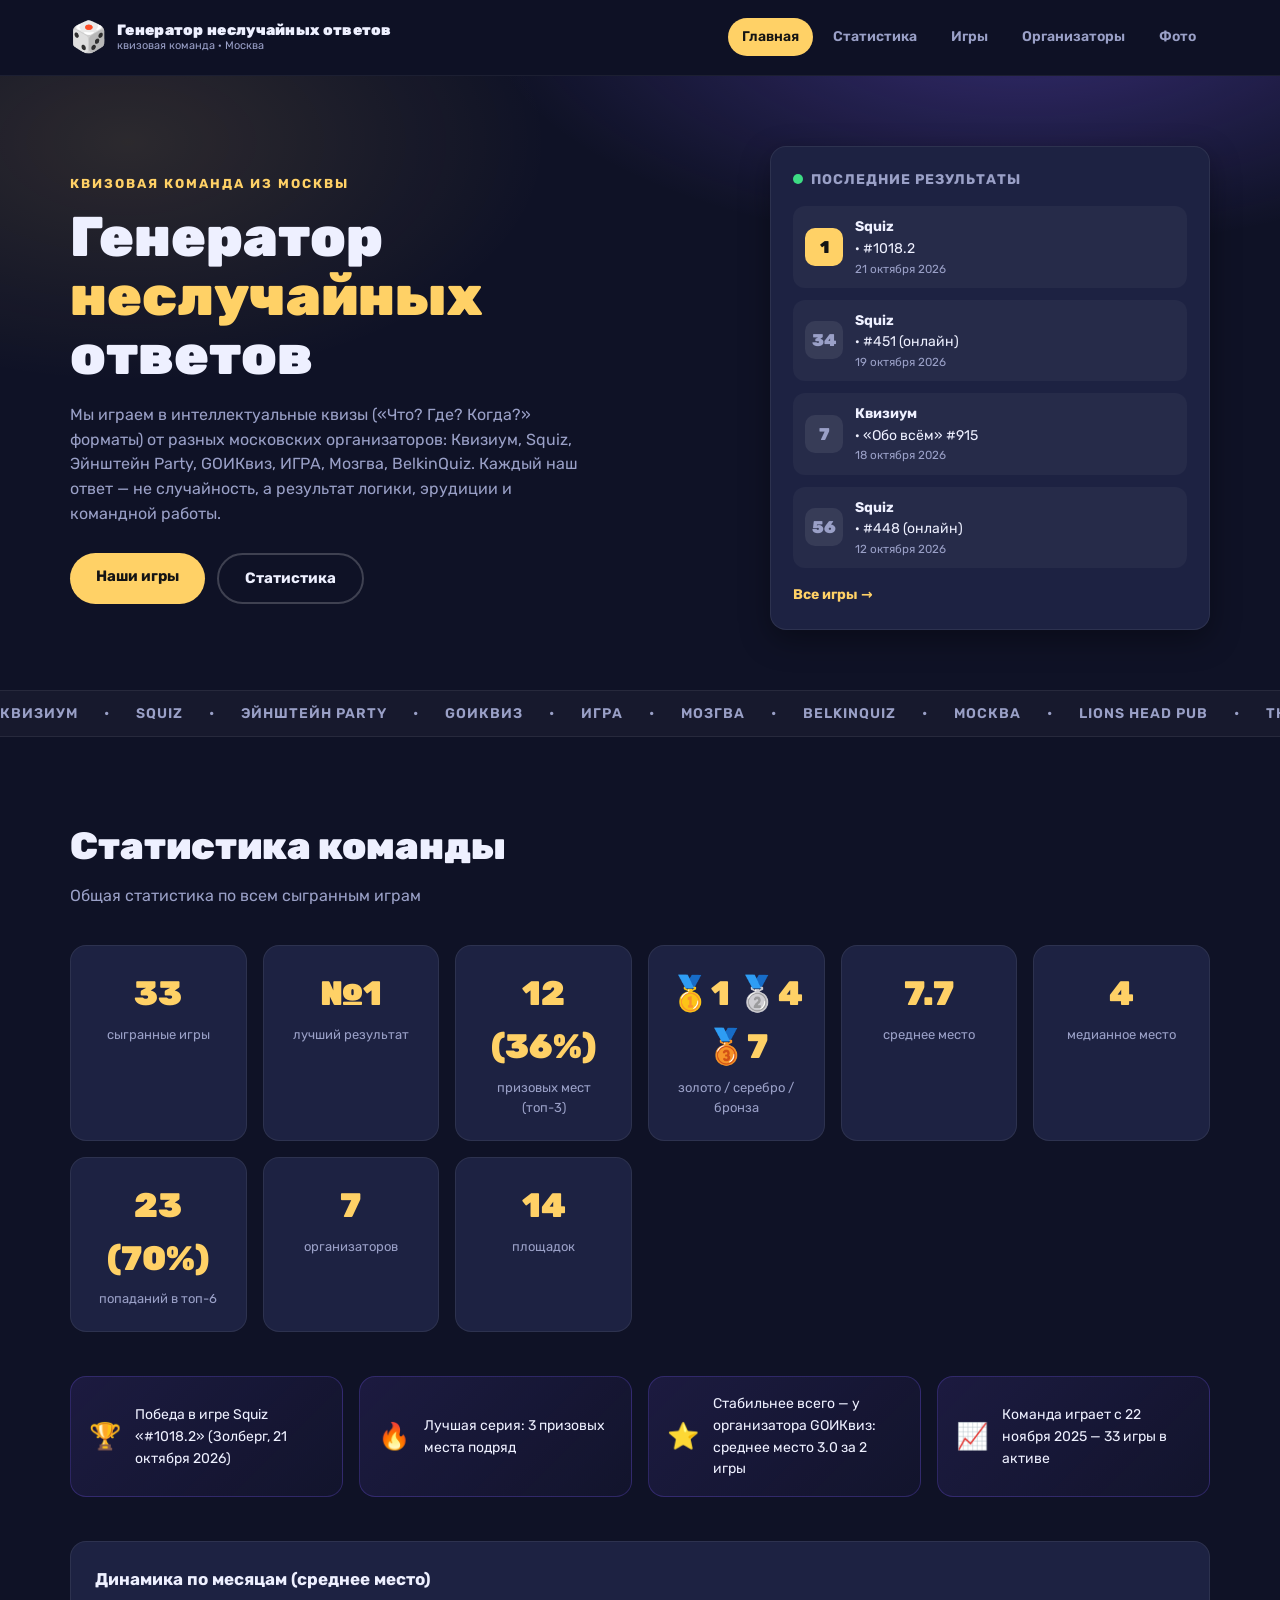
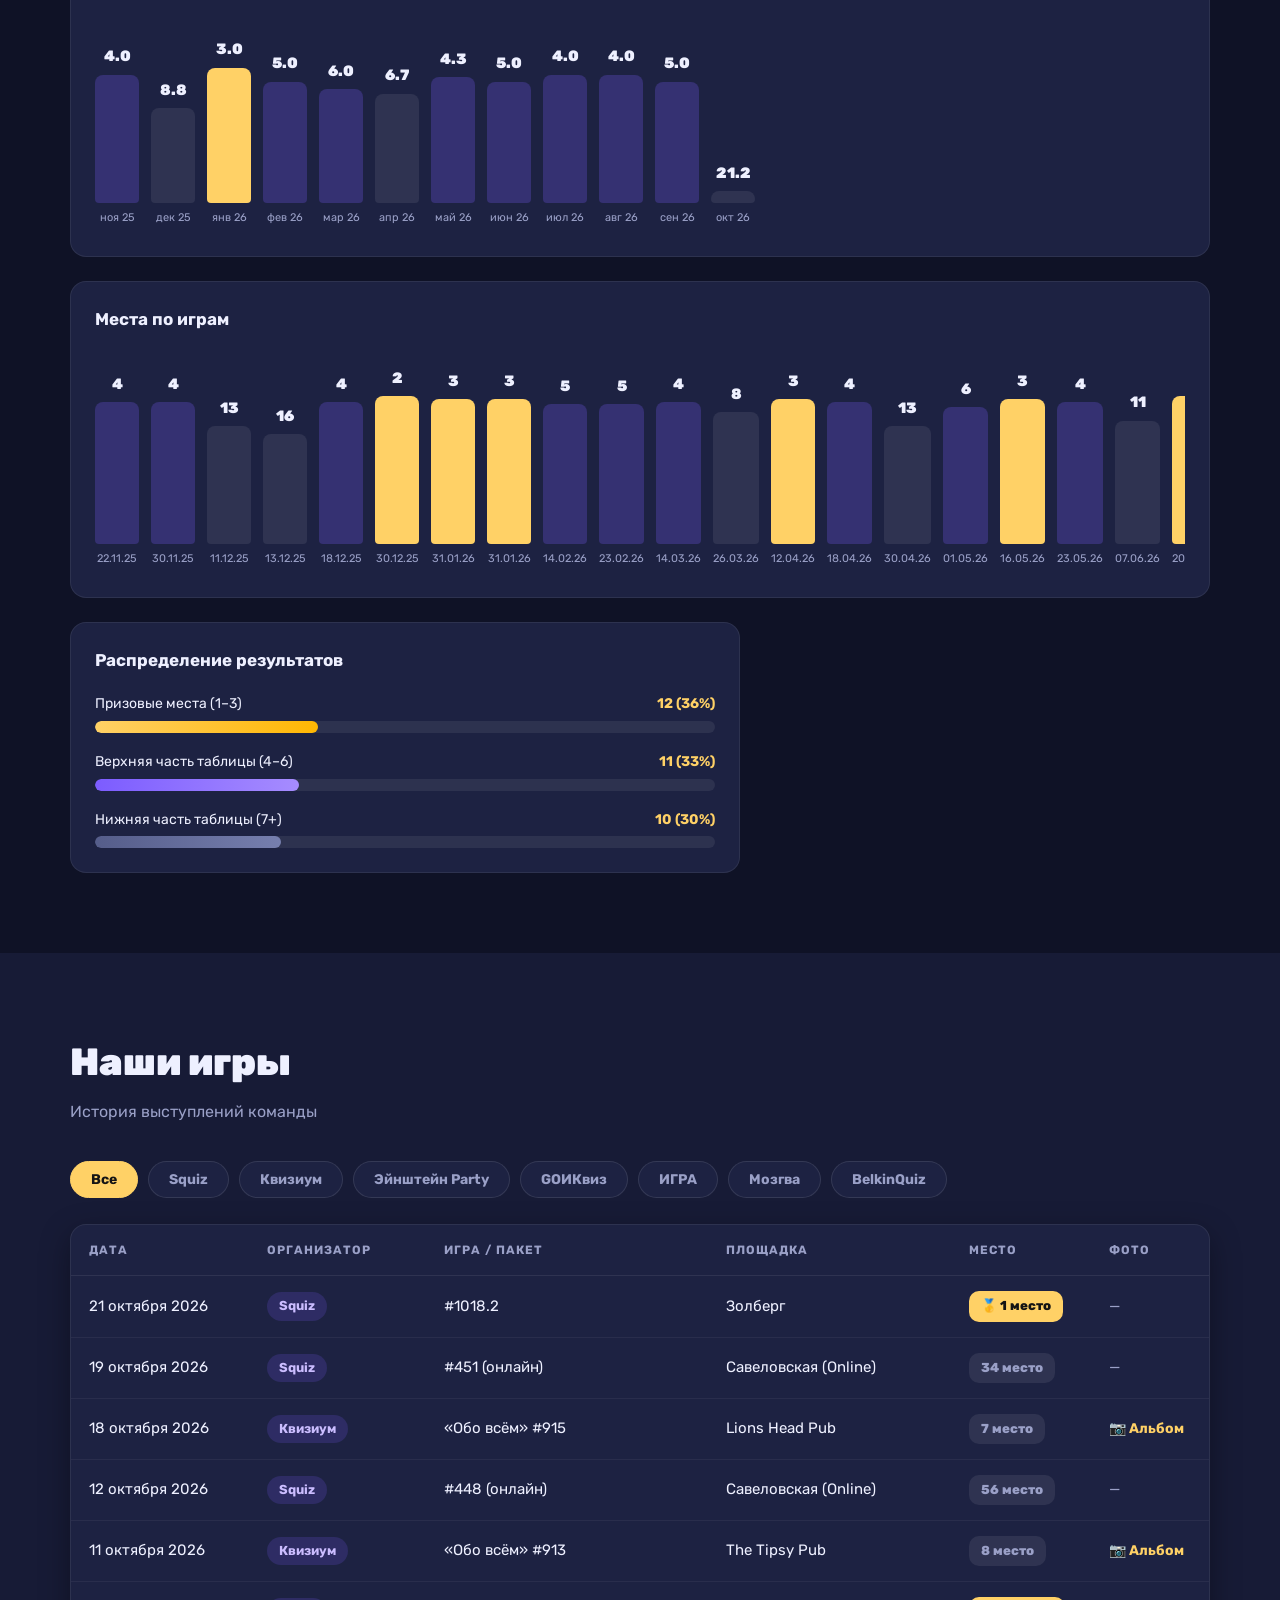
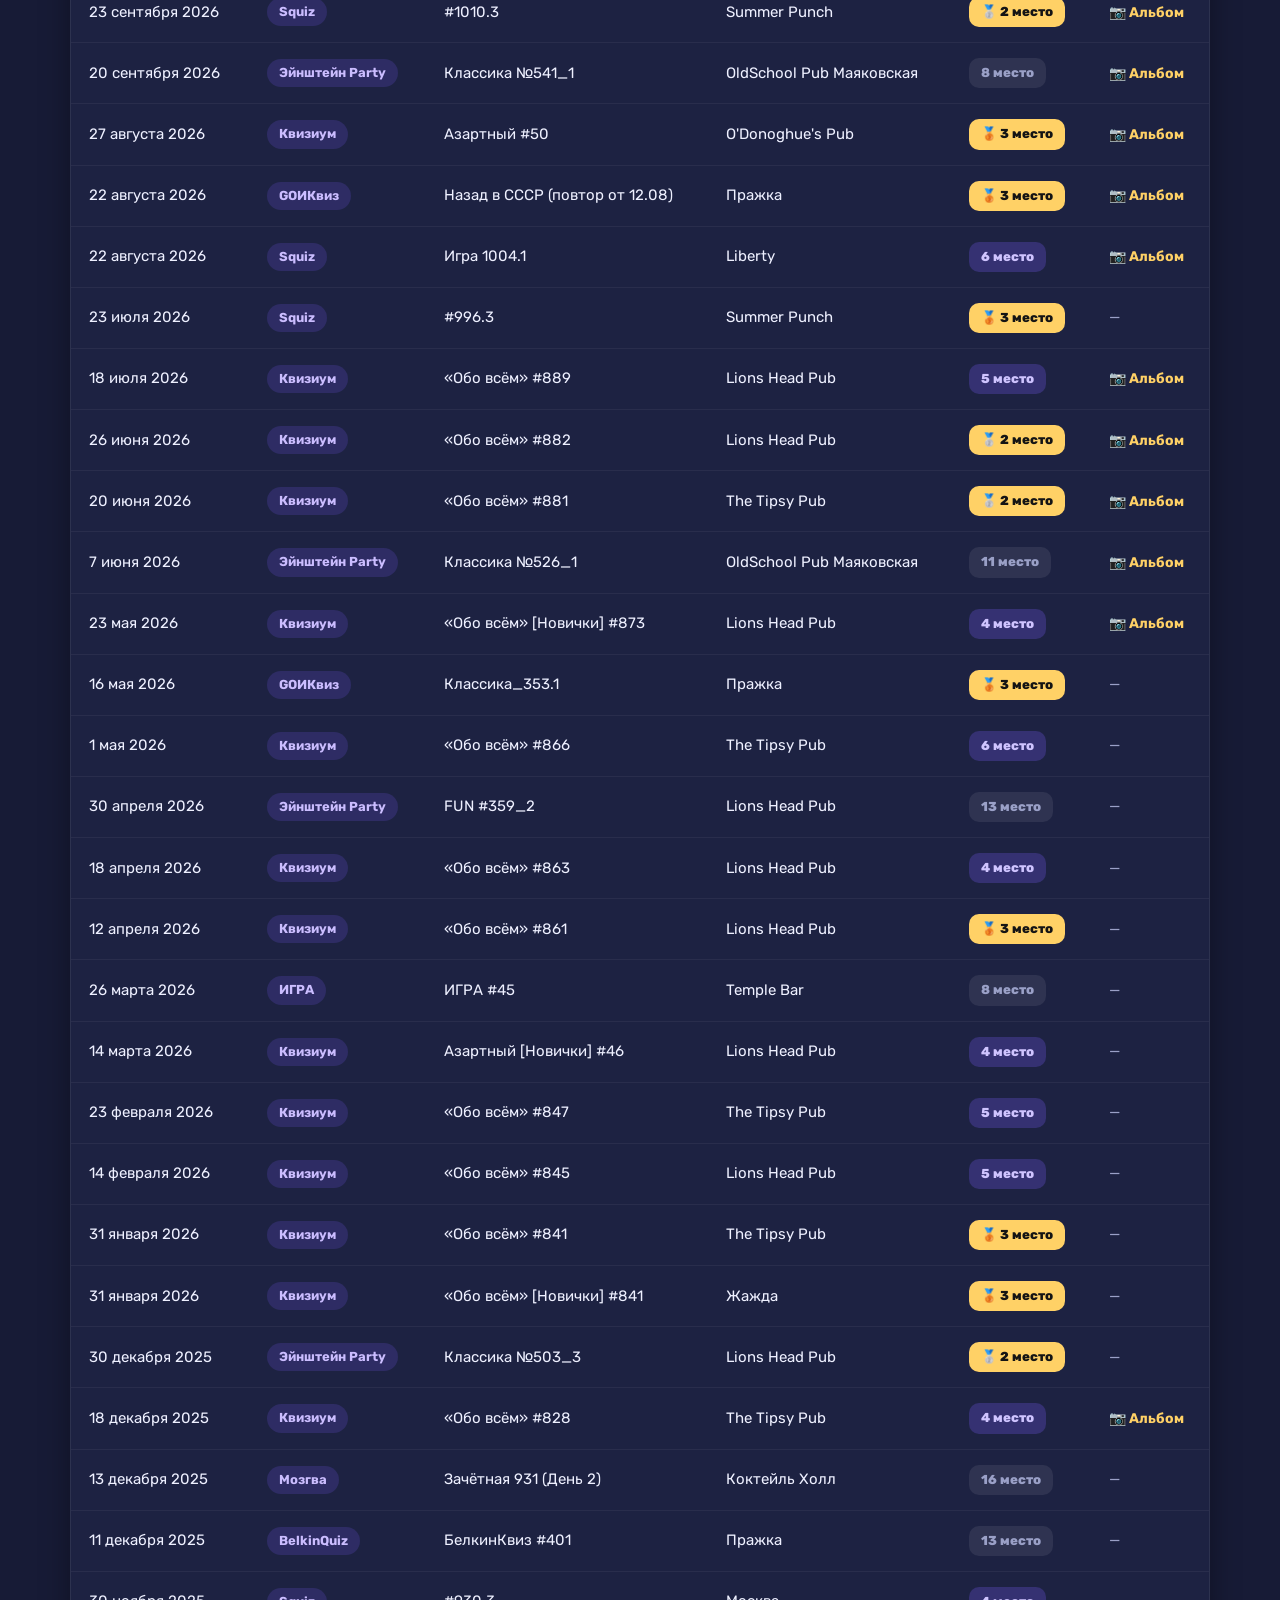
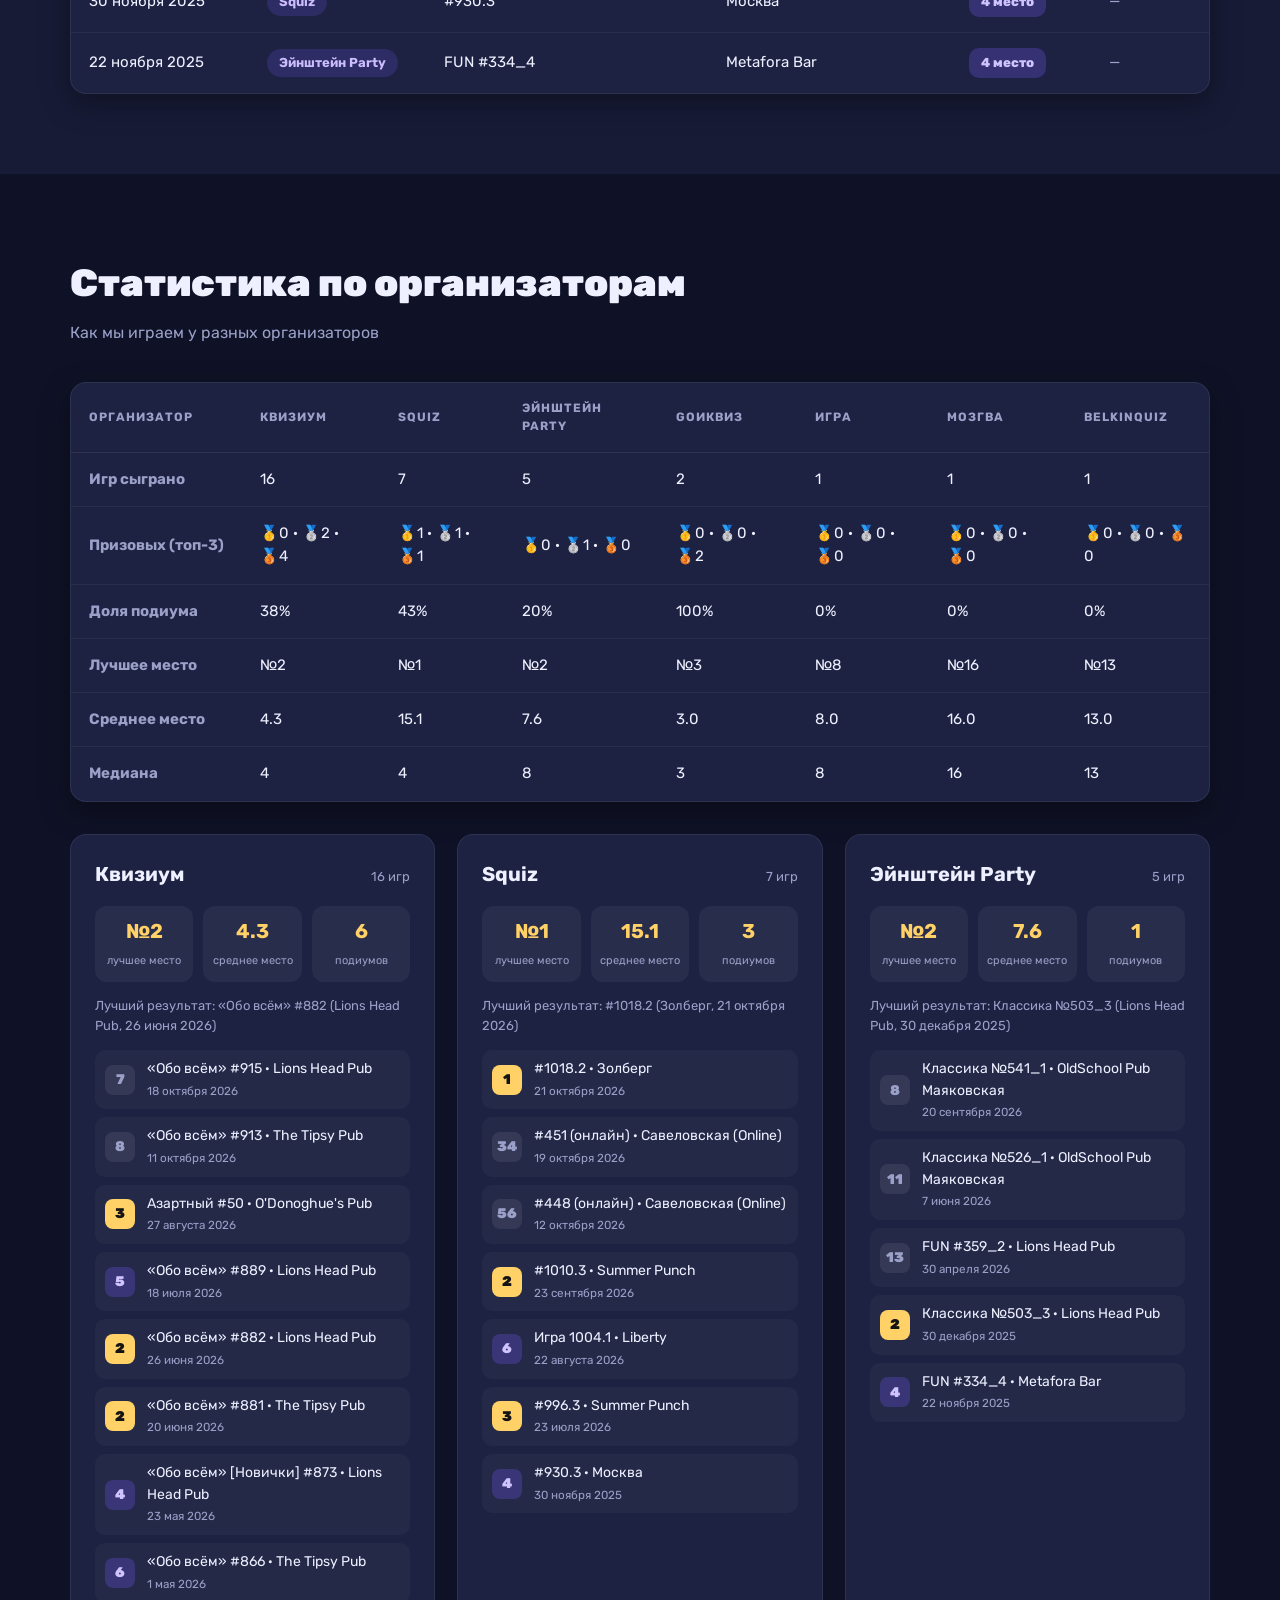
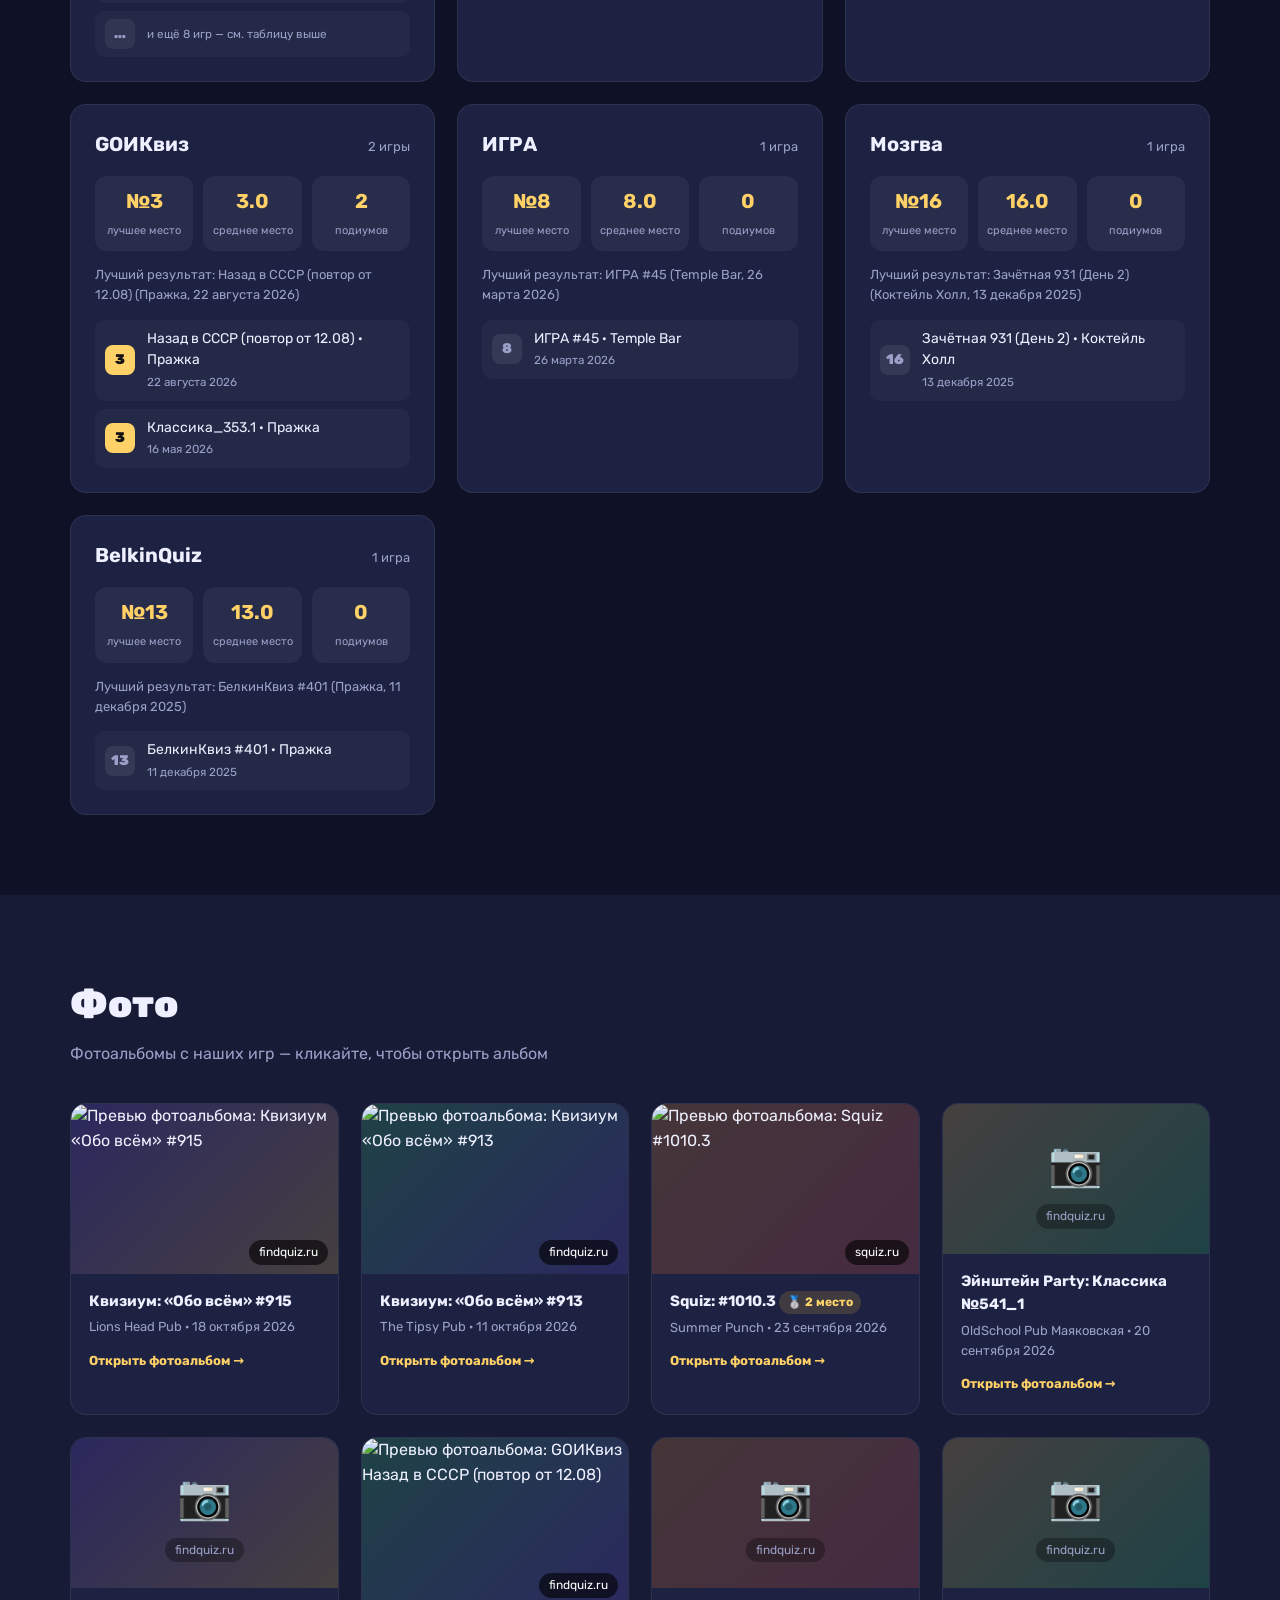
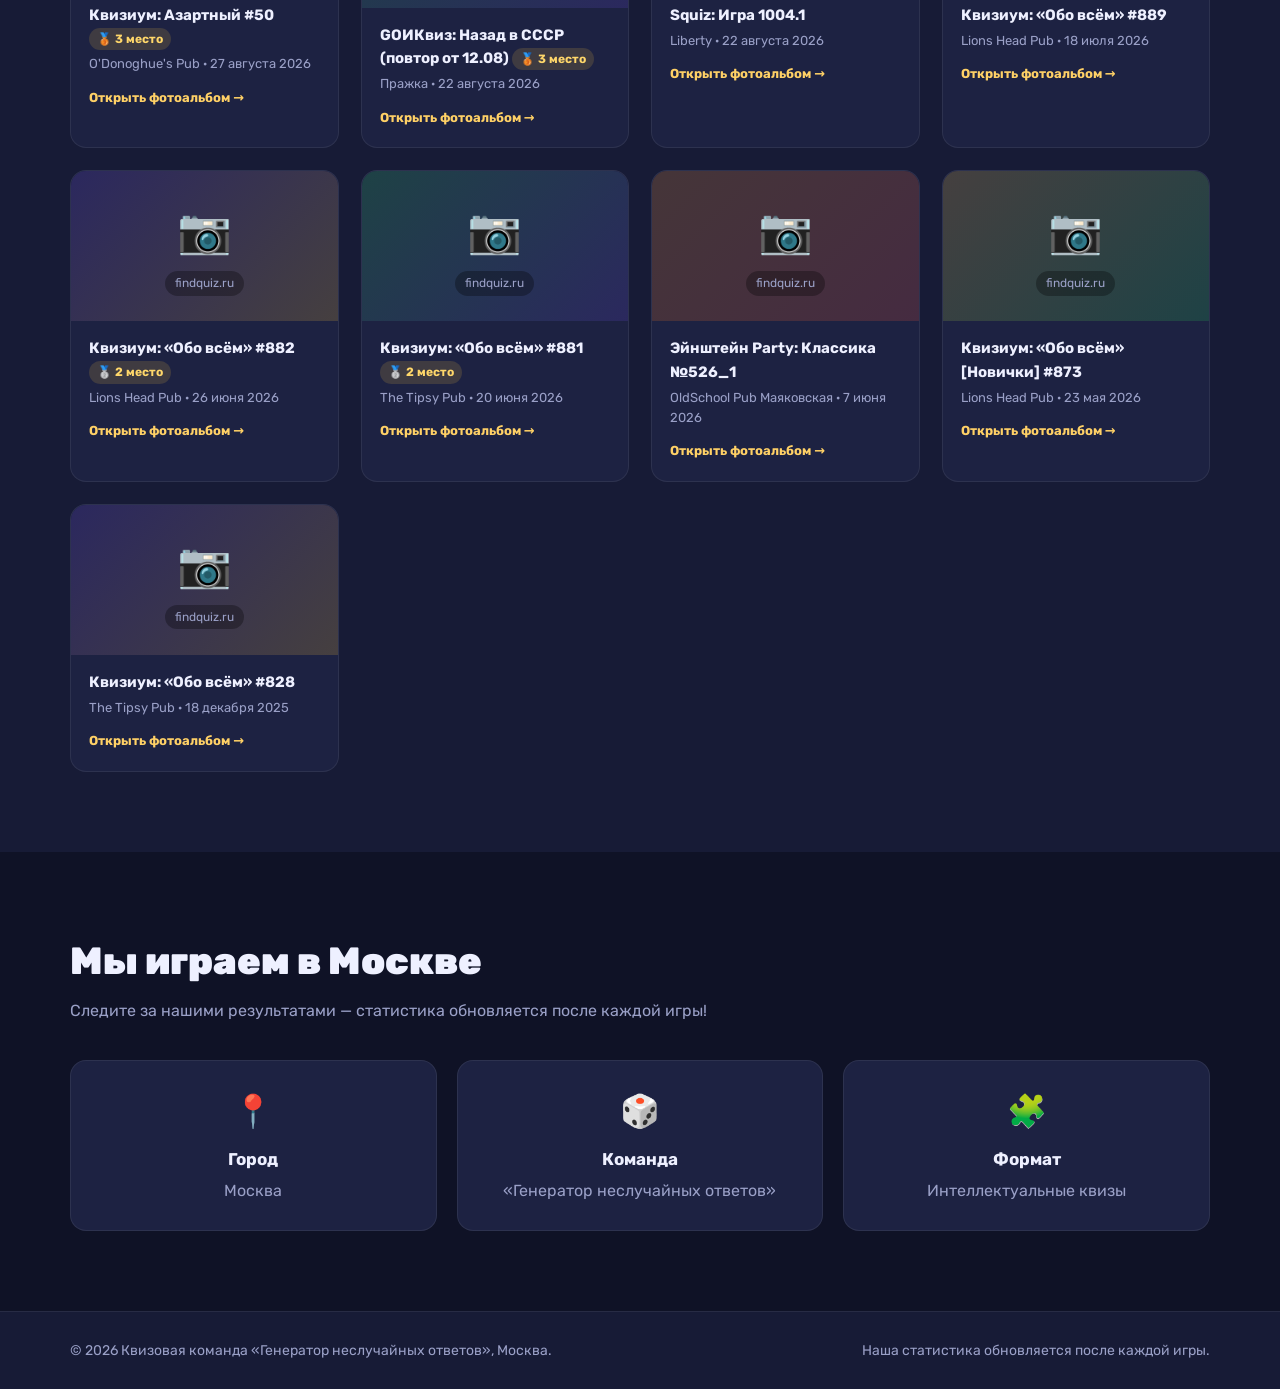
==== commit ec307d4b: "Add full season history (33 games), thumbnails for #913, richer stats and organizer summary" ====
--- a/index.html
+++ b/index.html
@@ -45,8 +45,8 @@
           <h1>Генератор<br><span class="accent">неслучайных</span> ответов</h1>
           <p class="hero-desc">
             Мы играем в интеллектуальные квизы («Что? Где? Когда?» форматы) от разных московских
-            организаторов: Squiz, Квизиум, Эйнштейн Party, GOИКвиз. Каждый наш ответ — не случайность,
-            а результат логики, эрудиции и командной работы.
+            организаторов: Квизиум, Squiz, Эйнштейн Party, GOИКвиз, ИГРА, Мозгва, BelkinQuiz.
+            Каждый наш ответ — не случайность, а результат логики, эрудиции и командной работы.
           </p>
           <div class="hero-actions">
             <a href="#games" class="btn btn-primary">Наши игры</a>
@@ -63,14 +63,12 @@
       </div>
       <div class="hero-marquee" aria-hidden="true">
         <div class="marquee-track">
-          <span>Squiz</span><span>•</span><span>Квизиум</span><span>•</span><span>Эйнштейн Party</span><span>•</span><span>GOИКвиз</span><span>•</span>
-          <span>Москва</span><span>•</span><span>Золберг</span><span>•</span><span>Summer Punch</span><span>•</span>
-          <span>Lions Head Pub</span><span>•</span><span>The Tipsy Pub</span><span>•</span><span>OldSchool Pub Маяковская</span><span>•</span>
-          <span>O'Donoghue's Pub</span><span>•</span><span>Liberty</span><span>•</span><span>Пражка</span><span>•</span>
-          <span>Squiz</span><span>•</span><span>Квизиум</span><span>•</span><span>Эйнштейн Party</span><span>•</span><span>GOИКвиз</span><span>•</span>
-          <span>Москва</span><span>•</span><span>Золберг</span><span>•</span><span>Summer Punch</span><span>•</span>
-          <span>Lions Head Pub</span><span>•</span><span>The Tipsy Pub</span><span>•</span><span>OldSchool Pub Маяковская</span><span>•</span>
-          <span>O'Donoghue's Pub</span><span>•</span><span>Liberty</span><span>•</span><span>Пражка</span><span>•</span>
+          <span>Квизиум</span><span>•</span><span>Squiz</span><span>•</span><span>Эйнштейн Party</span><span>•</span><span>GOИКвиз</span><span>•</span><span>ИГРА</span><span>•</span><span>Мозгва</span><span>•</span><span>BelkinQuiz</span><span>•</span>
+          <span>Москва</span><span>•</span><span>Lions Head Pub</span><span>•</span><span>The Tipsy Pub</span><span>•</span><span>Золберг</span><span>•</span><span>Summer Punch</span><span>•</span><span>Пражка</span><span>•</span>
+          <span>OldSchool Pub Маяковская</span><span>•</span><span>O'Donoghue's Pub</span><span>•</span><span>Liberty</span><span>•</span><span>Temple Bar</span><span>•</span><span>Жажда</span><span>•</span><span>Metafora Bar</span><span>•</span><span>Коктейль Холл</span><span>•</span>
+          <span>Квизиум</span><span>•</span><span>Squiz</span><span>•</span><span>Эйнштейн Party</span><span>•</span><span>GOИКвиз</span><span>•</span><span>ИГРА</span><span>•</span><span>Мозгва</span><span>•</span><span>BelkinQuiz</span><span>•</span>
+          <span>Москва</span><span>•</span><span>Lions Head Pub</span><span>•</span><span>The Tipsy Pub</span><span>•</span><span>Золберг</span><span>•</span><span>Summer Punch</span><span>•</span><span>Пражка</span><span>•</span>
+          <span>OldSchool Pub Маяковская</span><span>•</span><span>O'Donoghue's Pub</span><span>•</span><span>Liberty</span><span>•</span><span>Temple Bar</span><span>•</span><span>Жажда</span><span>•</span><span>Metafora Bar</span><span>•</span><span>Коктейль Холл</span><span>•</span>
         </div>
       </div>
     </section>
@@ -83,10 +81,16 @@
 
         <div class="stats-grid" id="overallStats"><!-- карточки статистики --></div>
 
+        <div class="achievements" id="achievements"><!-- достижения команды --></div>
+
         <div class="stats-charts">
-          <div class="chart-block">
+          <div class="chart-block chart-wide">
+            <h3>Динамика по месяцам (среднее место)</h3>
+            <div class="bar-chart bar-chart-scroll" id="monthTrend"></div>
+          </div>
+          <div class="chart-block chart-wide">
             <h3>Места по играм</h3>
-            <div class="bar-chart" id="placesChart"></div>
+            <div class="bar-chart bar-chart-scroll" id="placesChart"></div>
           </div>
           <div class="chart-block">
             <h3>Распределение результатов</h3>
@@ -130,6 +134,14 @@
       <div class="container">
         <h2 class="section-title">Статистика по организаторам</h2>
         <p class="section-subtitle">Как мы играем у разных организаторов</p>
+
+        <div class="games-table-wrap org-summary-wrap">
+          <table class="games-table org-summary-table">
+            <thead id="orgTableHead"><!-- генерируется из данных --></thead>
+            <tbody id="orgTableBody"><!-- генерируется из данных --></tbody>
+          </table>
+        </div>
+
         <div class="organizers-grid" id="organizersGrid"><!-- карточки организаторов --></div>
       </div>
     </section>
--- a/css/style.css
+++ b/css/style.css
@@ -222,11 +222,31 @@
 .stat-value { font-size: 34px; font-weight: 900; color: var(--accent); }
 .stat-label { color: var(--muted); font-size: 13px; margin-top: 4px; }
 
+/* ---------- Достижения ---------- */
+.achievements {
+  display: grid;
+  grid-template-columns: repeat(auto-fit, minmax(240px, 1fr));
+  gap: 16px;
+  margin-bottom: 44px;
+}
+.achievement-card {
+  display: flex;
+  align-items: center;
+  gap: 14px;
+  background: linear-gradient(135deg, rgba(124, 92, 255, .12), rgba(124, 92, 255, .03));
+  border: 1px solid rgba(124, 92, 255, .25);
+  border-radius: var(--radius);
+  padding: 16px 18px;
+  font-size: 14px;
+}
+.achievement-icon { font-size: 26px; }
+
 .stats-charts {
   display: grid;
   grid-template-columns: 1.2fr .8fr;
   gap: 24px;
 }
+.chart-wide { grid-column: 1 / -1; }
 .chart-block {
   background: var(--card);
   border: 1px solid rgba(255, 255, 255, .07);
@@ -242,6 +262,15 @@
   gap: 12px;
   height: 220px;
 }
+/* Горизонтальный скролл для длинных серий (много игр) */
+.bar-chart-scroll {
+  justify-content: flex-start;
+  overflow-x: auto;
+  padding-bottom: 6px;
+}
+.bar-chart-scroll .bar-col { flex: 0 0 auto; min-width: 44px; }
+.bar-chart-scroll::-webkit-scrollbar { height: 8px; }
+.bar-chart-scroll::-webkit-scrollbar-thumb { background: rgba(255,255,255,.15); border-radius: 4px; }
 .bar-col {
   display: flex; flex-direction: column;
   align-items: center; justify-content: flex-end;
@@ -384,6 +413,12 @@
   border-radius: 8px;
   font-weight: 900; font-size: 14px;
 }
+.mini-more { background: rgba(255,255,255,.06); color: var(--muted); }
+
+/* Сводная таблица по организаторам */
+.org-summary-wrap { margin-bottom: 32px; }
+.org-summary-table th:first-child, .org-summary-table td:first-child { text-align: left; }
+.org-row-label { font-weight: 700; color: var(--muted); white-space: nowrap; }
 
 /* ---------- Фото ---------- */
 .photos-grid {
@@ -435,6 +470,15 @@
 }
 .photo-meta { padding: 16px 18px 18px; }
 .photo-meta h3 { font-size: 15px; margin-bottom: 4px; }
+.photo-place {
+  display: inline-block;
+  font-size: 12px;
+  padding: 2px 8px;
+  border-radius: 999px;
+  background: rgba(255, 200, 60, .15);
+  color: #ffd76a;
+  vertical-align: middle;
+}
 .photo-meta p { font-size: 13px; color: var(--muted); margin-bottom: 10px; }
 .photo-btn { font-size: 13px; font-weight: 700; color: var(--accent); }
 
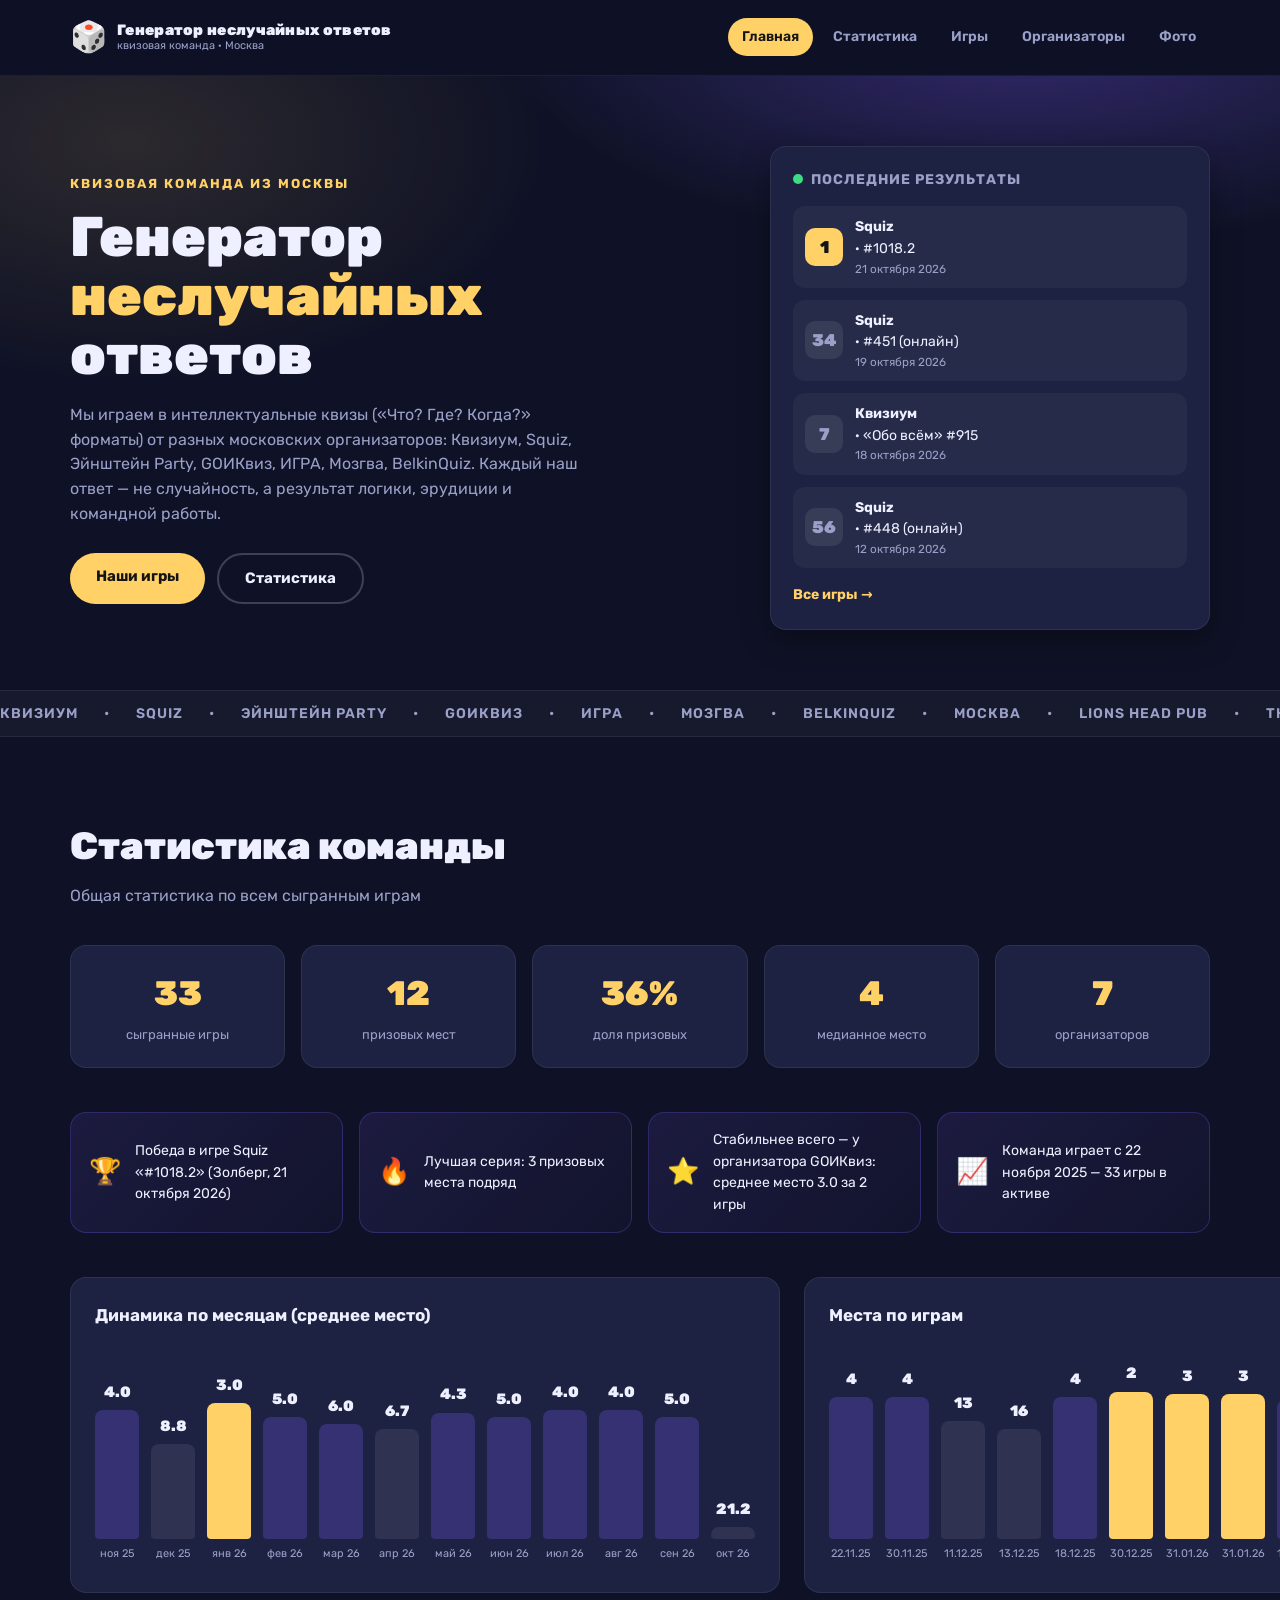
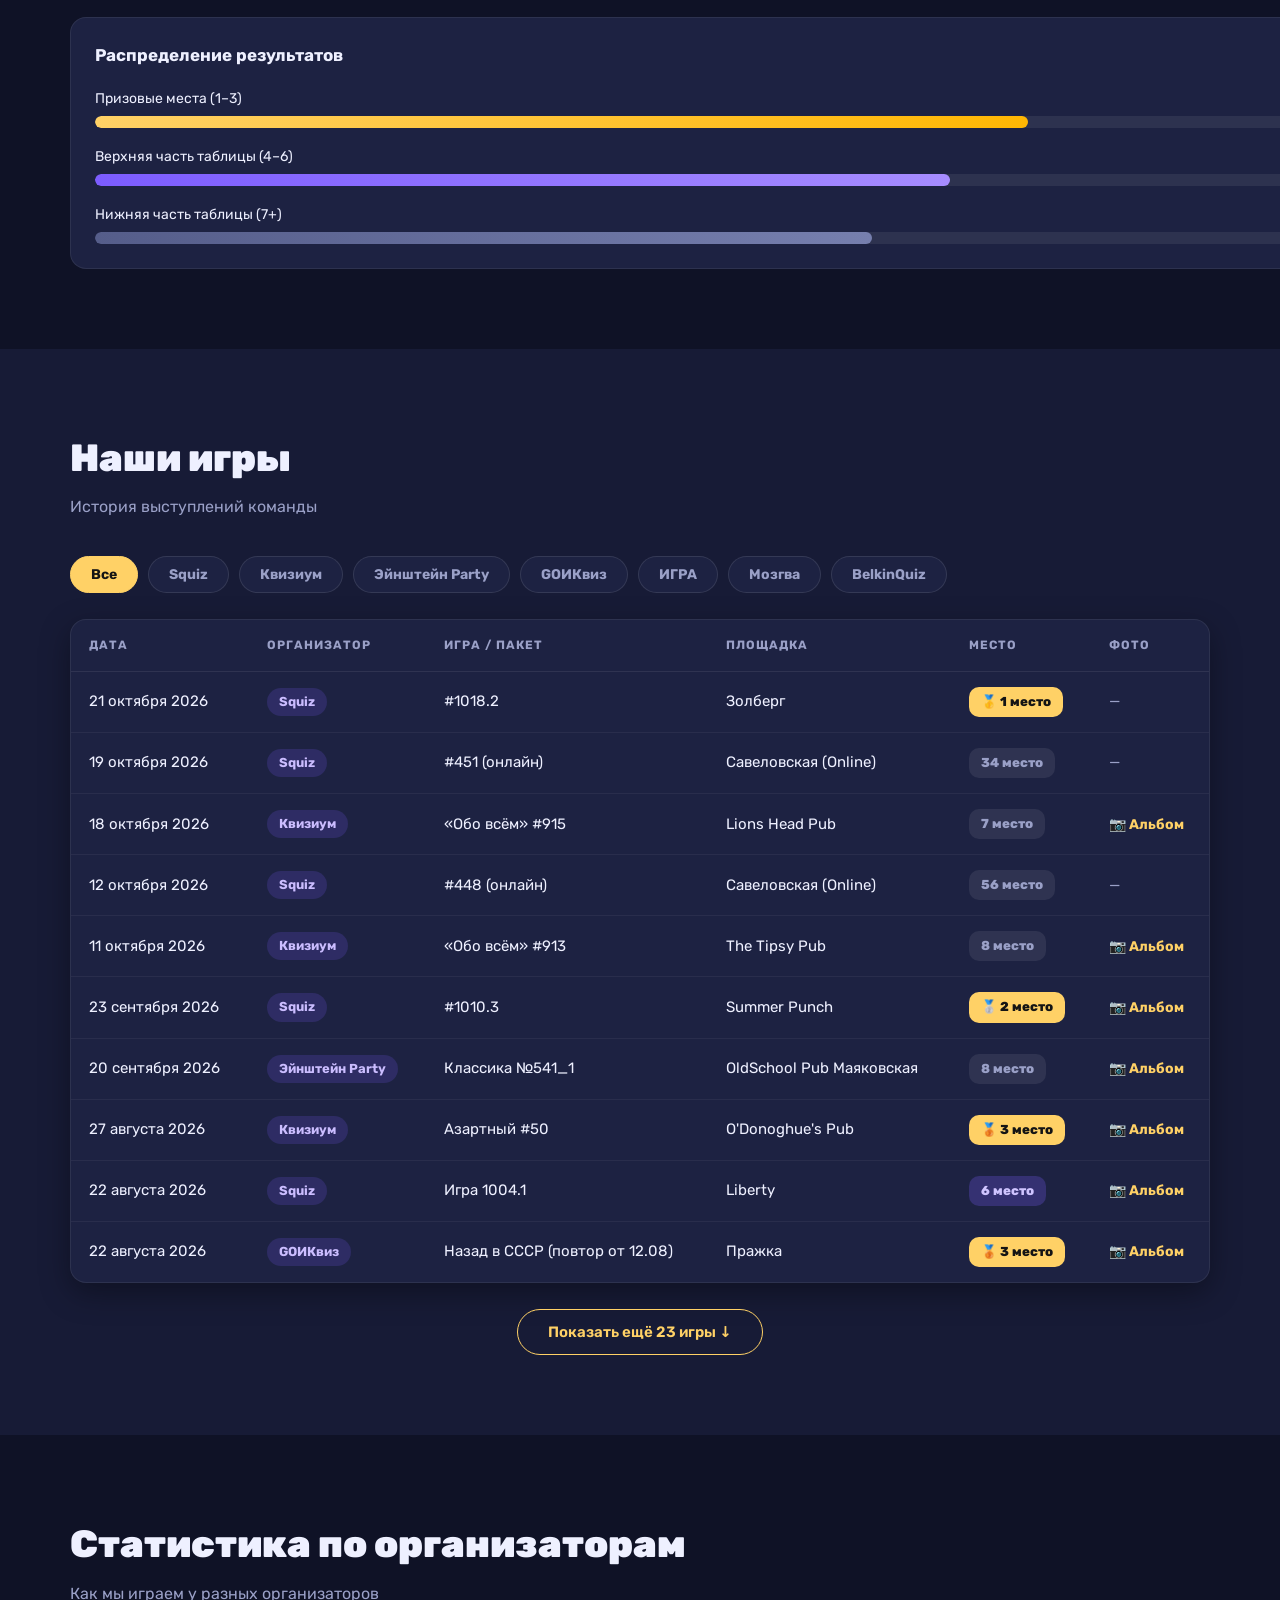
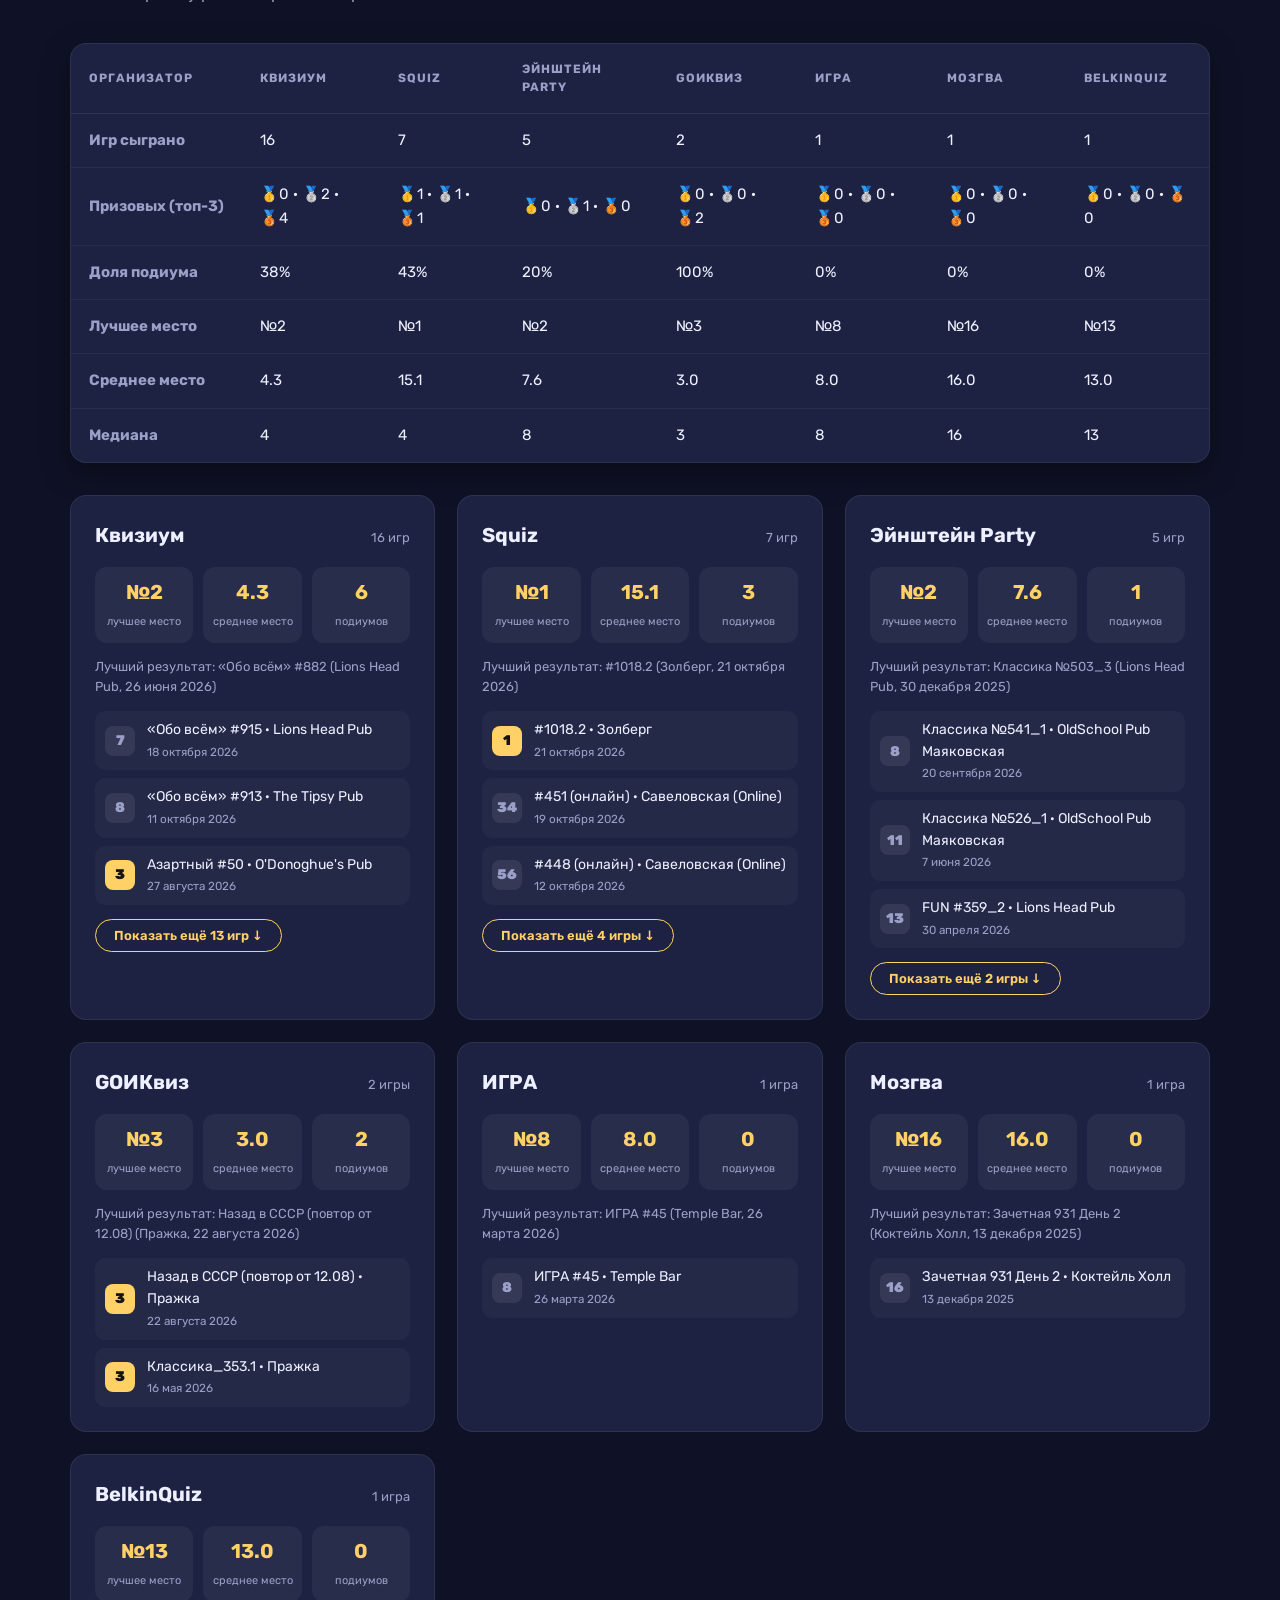
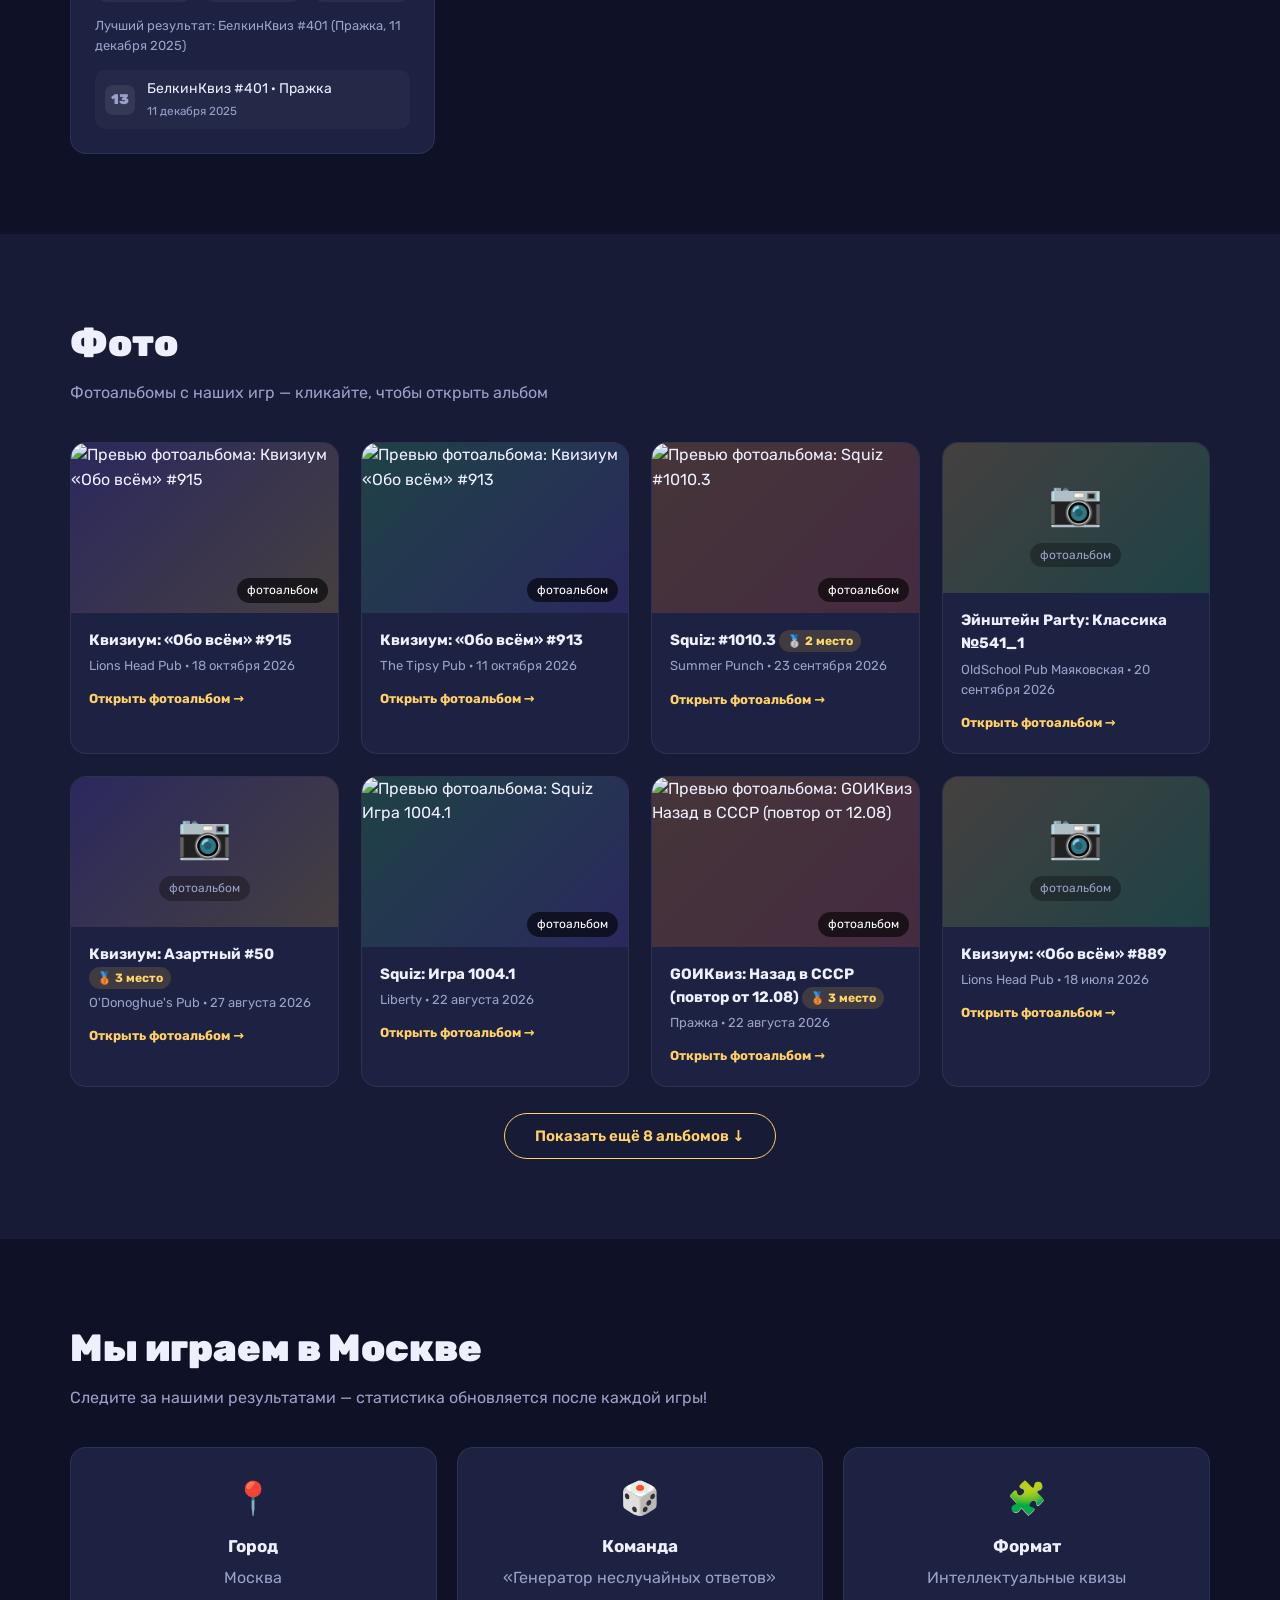
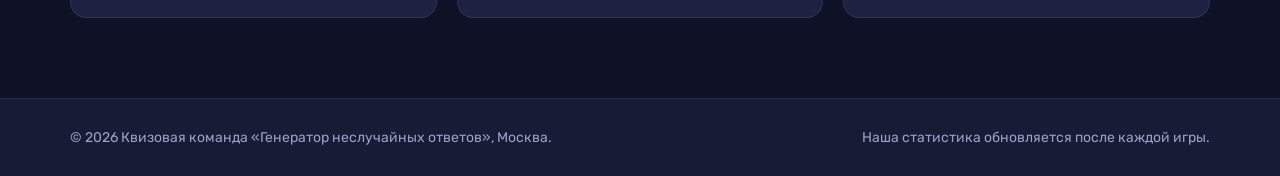
==== commit 43b87189: "Облегчаем статистику: краткая сводка, скролл-графики, раскрытие по кнопкам; альбом FUN #359_2 с прев" ====
--- a/index.html
+++ b/index.html
@@ -79,18 +79,20 @@
         <h2 class="section-title">Статистика команды</h2>
         <p class="section-subtitle">Общая статистика по всем сыгранным играм</p>
 
-        <div class="stats-grid" id="overallStats"><!-- карточки статистики --></div>
+        <div class="stats-grid stats-grid-compact" id="overallStats"><!-- карточки статистики --></div>
 
         <div class="achievements" id="achievements"><!-- достижения команды --></div>
 
         <div class="stats-charts">
-          <div class="chart-block chart-wide">
-            <h3>Динамика по месяцам (среднее место)</h3>
-            <div class="bar-chart bar-chart-scroll" id="monthTrend"></div>
-          </div>
-          <div class="chart-block chart-wide">
-            <h3>Места по играм</h3>
-            <div class="bar-chart bar-chart-scroll" id="placesChart"></div>
+          <div class="charts-row">
+            <div class="chart-block">
+              <h3>Динамика по месяцам (среднее место)</h3>
+              <div class="bar-chart bar-chart-scroll" id="monthTrend"></div>
+            </div>
+            <div class="chart-block">
+              <h3>Места по играм</h3>
+              <div class="bar-chart bar-chart-scroll" id="placesChart"></div>
+            </div>
           </div>
           <div class="chart-block">
             <h3>Распределение результатов</h3>
--- a/css/style.css
+++ b/css/style.css
@@ -222,6 +222,28 @@
 .stat-value { font-size: 34px; font-weight: 900; color: var(--accent); }
 .stat-label { color: var(--muted); font-size: 13px; margin-top: 4px; }
 
+/* Краткая сводка — 5 карточек в одну строку */
+.stats-grid-compact { grid-template-columns: repeat(5, 1fr); }
+@media (max-width: 900px) { .stats-grid-compact { grid-template-columns: repeat(auto-fit, minmax(140px, 1fr)); } }
+
+/* ---------- Кнопка «Показать ещё» ---------- */
+.show-more-btn {
+  display: block;
+  margin: 26px auto 0;
+  padding: 13px 30px;
+  border: 1px solid var(--accent);
+  border-radius: 999px;
+  background: transparent;
+  color: var(--accent);
+  font-family: inherit;
+  font-size: 15px;
+  font-weight: 600;
+  cursor: pointer;
+  transition: .2s;
+}
+.show-more-btn:hover { background: var(--accent); color: #0b0e14; }
+.show-more-small { margin: 14px 0 0; padding: 8px 18px; font-size: 13px; }
+
 /* ---------- Достижения ---------- */
 .achievements {
   display: grid;
@@ -243,7 +265,13 @@
 
 .stats-charts {
   display: grid;
-  grid-template-columns: 1.2fr .8fr;
+  grid-template-columns: 1fr;
+  gap: 24px;
+}
+/* Два графика в одной строке, каждый со своим горизонтальным скроллом */
+.charts-row {
+  display: grid;
+  grid-template-columns: 1fr 1fr;
   gap: 24px;
 }
 .chart-wide { grid-column: 1 / -1; }
@@ -514,6 +542,7 @@
 @media (max-width: 900px) {
   .hero-inner { grid-template-columns: 1fr; }
   .stats-charts { grid-template-columns: 1fr; }
+  .charts-row { grid-template-columns: 1fr; }
 }
 
 @media (max-width: 760px) {
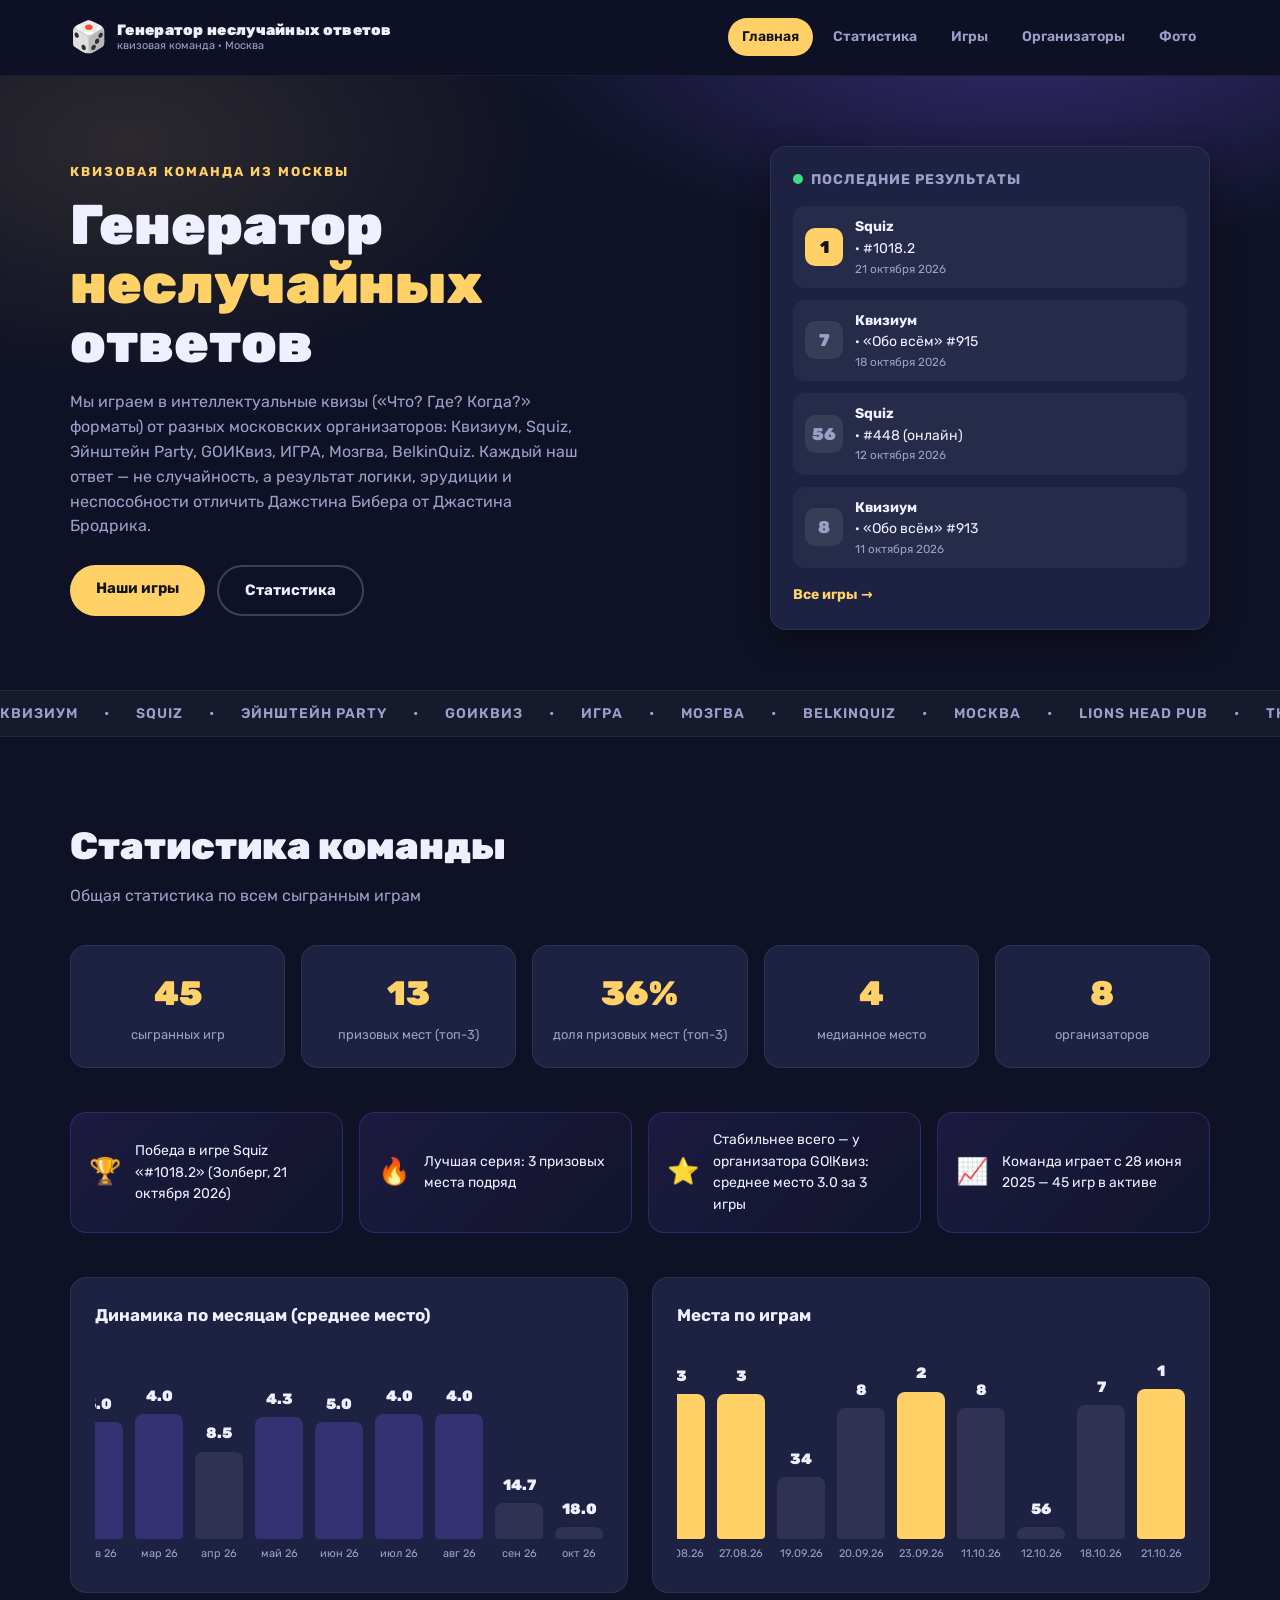
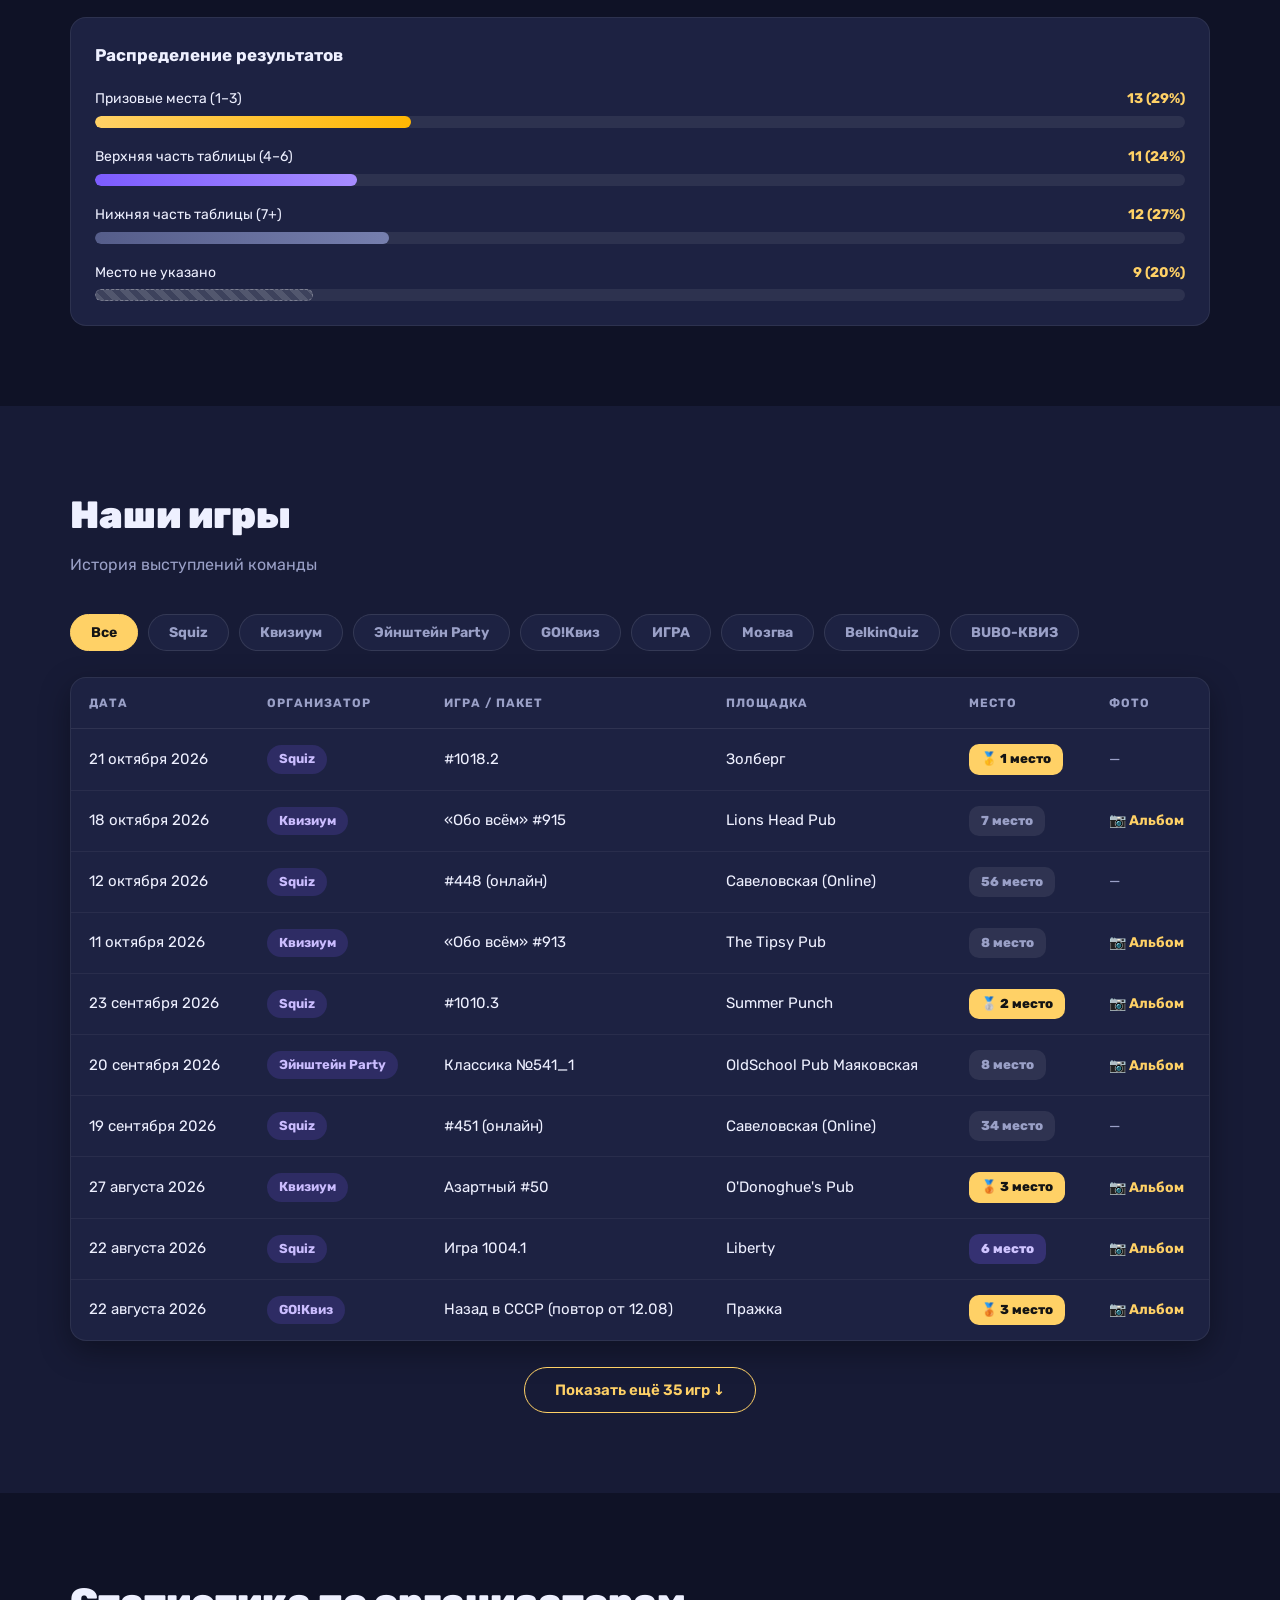
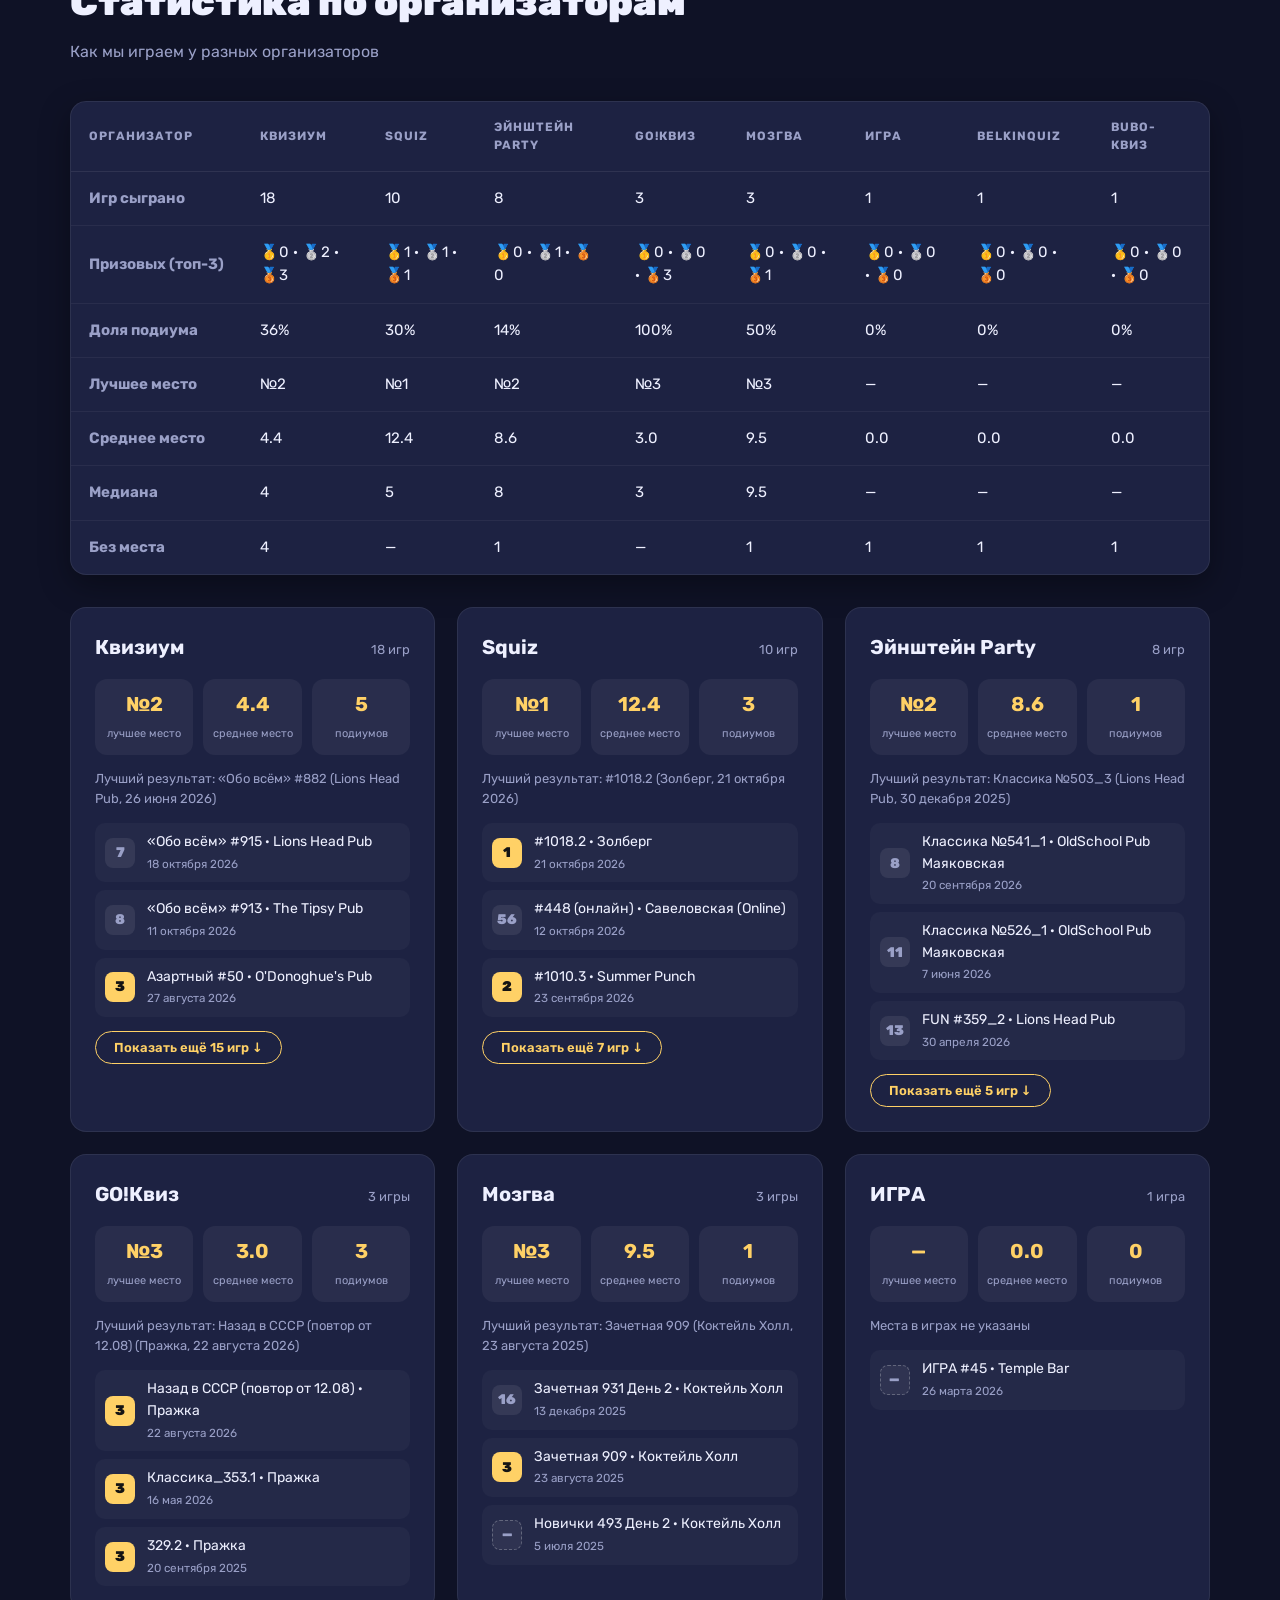
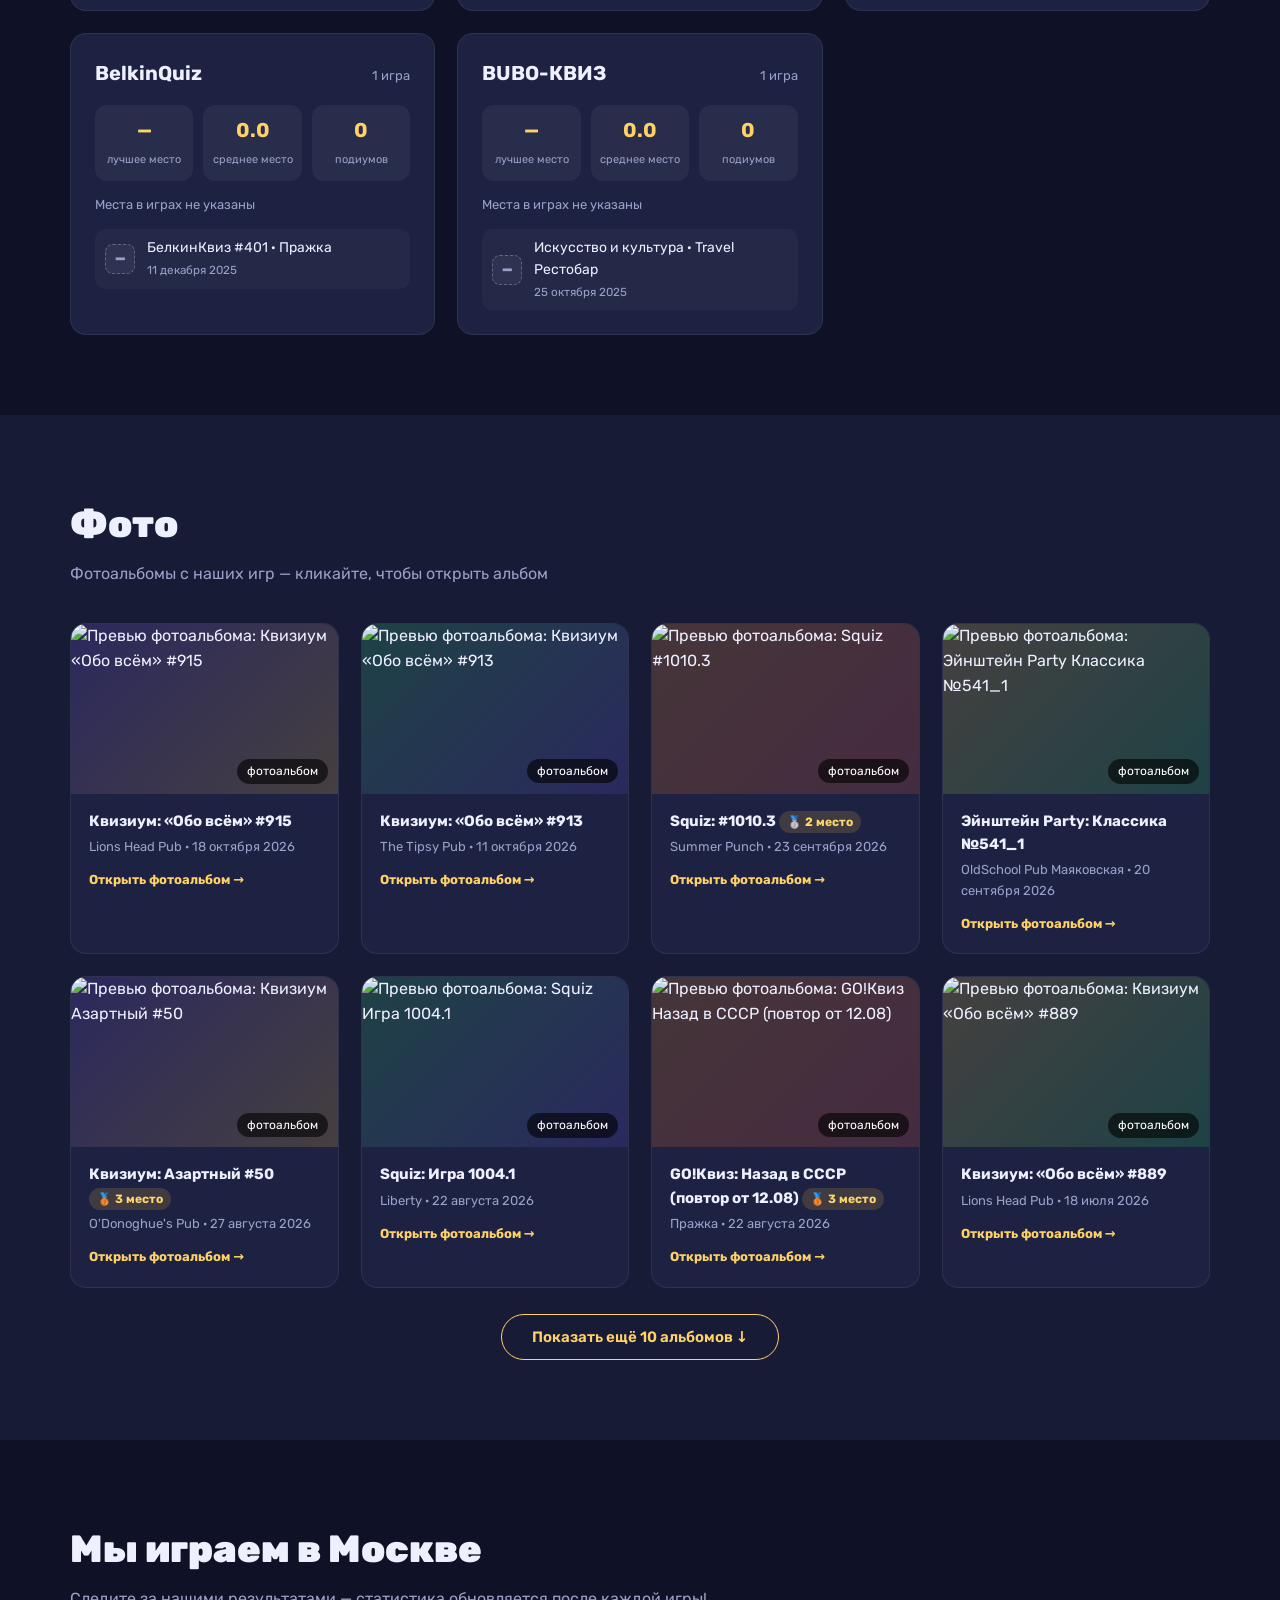
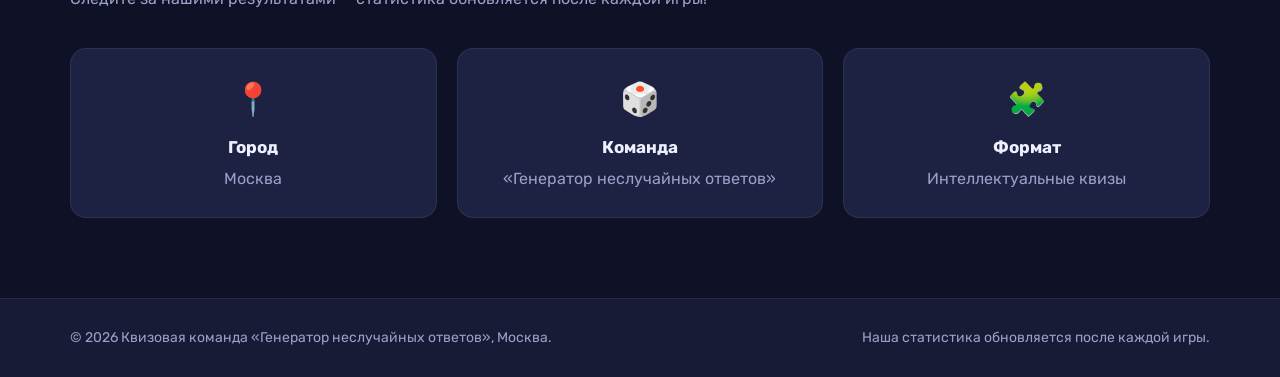
==== commit c510aa93: "Hero-текст про Джастина Бродрика; превью для Обо всём #889" ====
--- a/index.html
+++ b/index.html
@@ -46,7 +46,7 @@
           <p class="hero-desc">
             Мы играем в интеллектуальные квизы («Что? Где? Когда?» форматы) от разных московских
             организаторов: Квизиум, Squiz, Эйнштейн Party, GOИКвиз, ИГРА, Мозгва, BelkinQuiz.
-            Каждый наш ответ — не случайность, а результат логики, эрудиции и командной работы.
+            Каждый наш ответ — не случайность, а результат логики, эрудиции и неспособности отличить Дажстина Бибера от Джастина Бродрика.
           </p>
           <div class="hero-actions">
             <a href="#games" class="btn btn-primary">Наши игры</a>
--- a/css/style.css
+++ b/css/style.css
@@ -179,6 +179,8 @@
 .place-win { background: var(--accent); color: #141414; }
 .place-mid  { background: rgba(124, 92, 255, .25); color: #cfc4ff; }
 .place-low  { background: rgba(255, 255, 255, .08); color: var(--muted); }
+.place-none { background: rgba(255, 255, 255, .05); color: var(--muted); border: 1px dashed rgba(255,255,255,.25); }
+.bar.place-none { background: rgba(255,255,255,.12); border-radius: 4px; opacity: .6; }
 
 /* Бегущая строка */
 .hero-marquee {
@@ -290,13 +292,28 @@
   gap: 12px;
   height: 220px;
 }
-/* Горизонтальный скролл для длинных серий (много игр) */
+/* Горизонтальный скролл для длинных серий (много игр).
+   min-width:0 обязателен — иначе flex-элемент растягивается на всю ширину
+   содержимого и скролл не появляется. */
 .bar-chart-scroll {
+  display: flex;            /* явно: без flex-раскладки столбики не фиксируются по ширине */
   justify-content: flex-start;
+  align-items: flex-end;
+  gap: 12px;
   overflow-x: auto;
+  overflow-y: hidden;
   padding-bottom: 6px;
-}
-.bar-chart-scroll .bar-col { flex: 0 0 auto; min-width: 44px; }
+  min-width: 0;
+  width: 100%;
+  max-width: 100%;
+  overscroll-behavior-x: contain;
+  scrollbar-width: thin;
+  scrollbar-color: rgba(255,255,255,.25) transparent;
+}
+/* Блок-контейнер графика тоже должен уметь сжиматься внутри grid */
+.stats-charts, .charts-row { min-width: 0; }
+.charts-row > .chart-block { min-width: 0; }
+.bar-chart-scroll .bar-col { flex: 0 0 48px; width: 48px; min-width: 48px; }
 .bar-chart-scroll::-webkit-scrollbar { height: 8px; }
 .bar-chart-scroll::-webkit-scrollbar-thumb { background: rgba(255,255,255,.15); border-radius: 4px; }
 .bar-col {
@@ -326,6 +343,7 @@
 }
 .progress-fill { height: 100%; border-radius: 999px; transition: width .6s ease; }
 .progress-fill.place-win { background: linear-gradient(90deg, #ffd166, #ffb703); }
+.progress-fill.place-none { background: repeating-linear-gradient(45deg, rgba(255,255,255,.18), rgba(255,255,255,.18) 6px, rgba(255,255,255,.08) 6px, rgba(255,255,255,.08) 12px); }
 .progress-fill.place-mid { background: linear-gradient(90deg, #7c5cff, #a68cff); }
 .progress-fill.place-low { background: linear-gradient(90deg, #555d8a, #767fae); }
 
@@ -543,6 +561,7 @@
   .hero-inner { grid-template-columns: 1fr; }
   .stats-charts { grid-template-columns: 1fr; }
   .charts-row { grid-template-columns: 1fr; }
+  .bar-chart-scroll { -webkit-overflow-scrolling: touch; }
 }
 
 @media (max-width: 760px) {
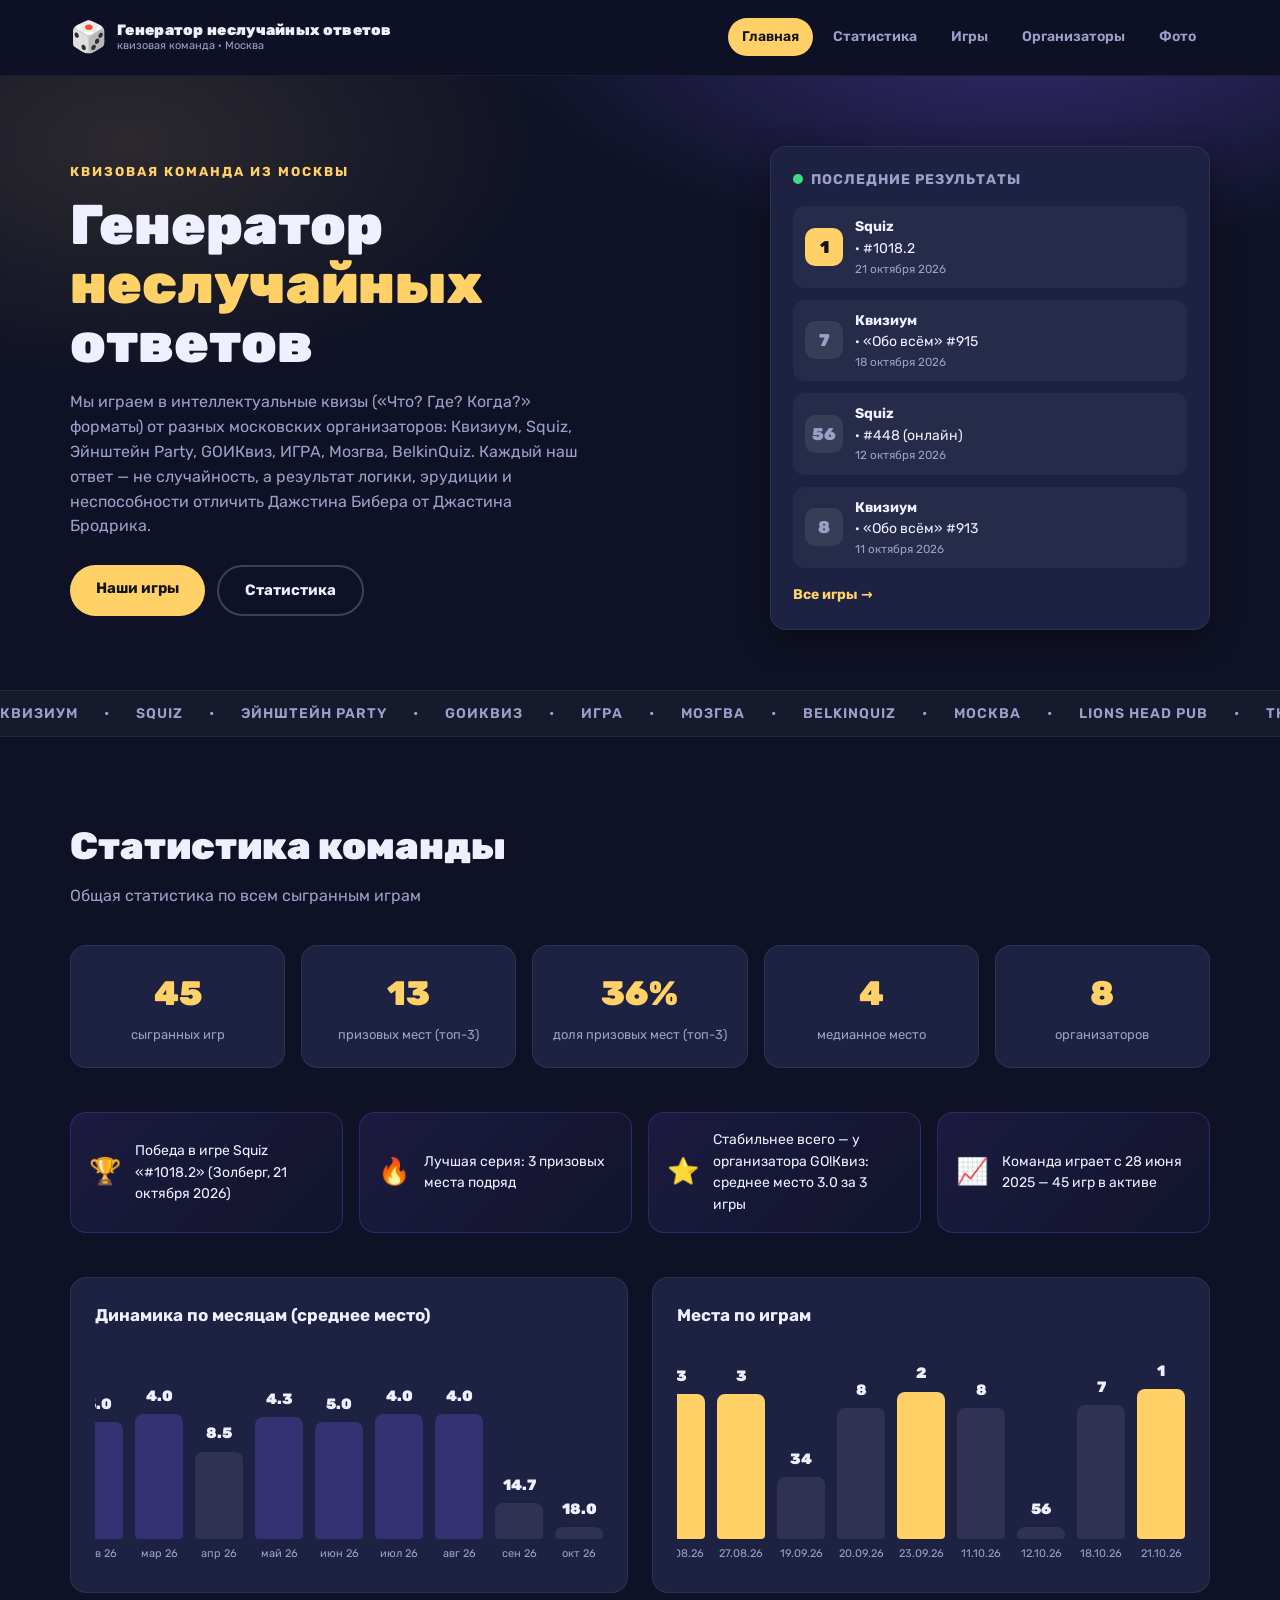
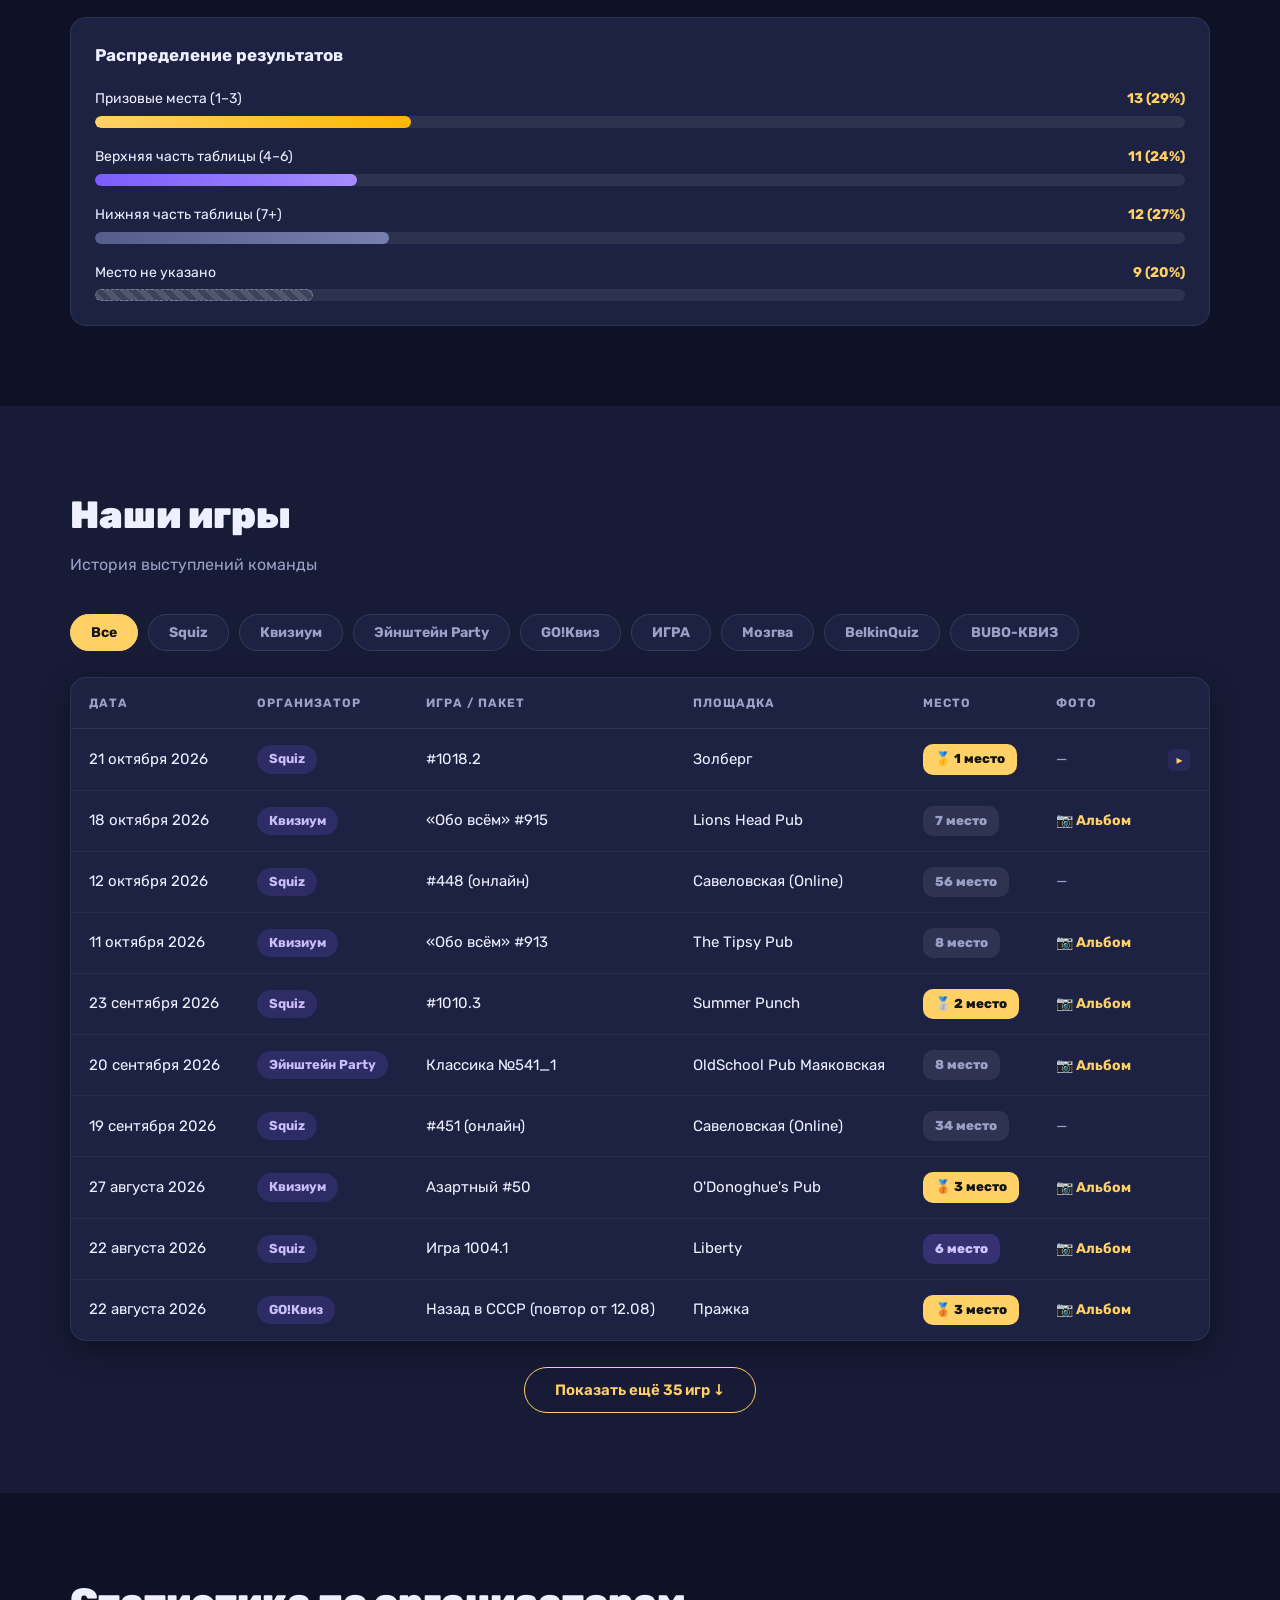
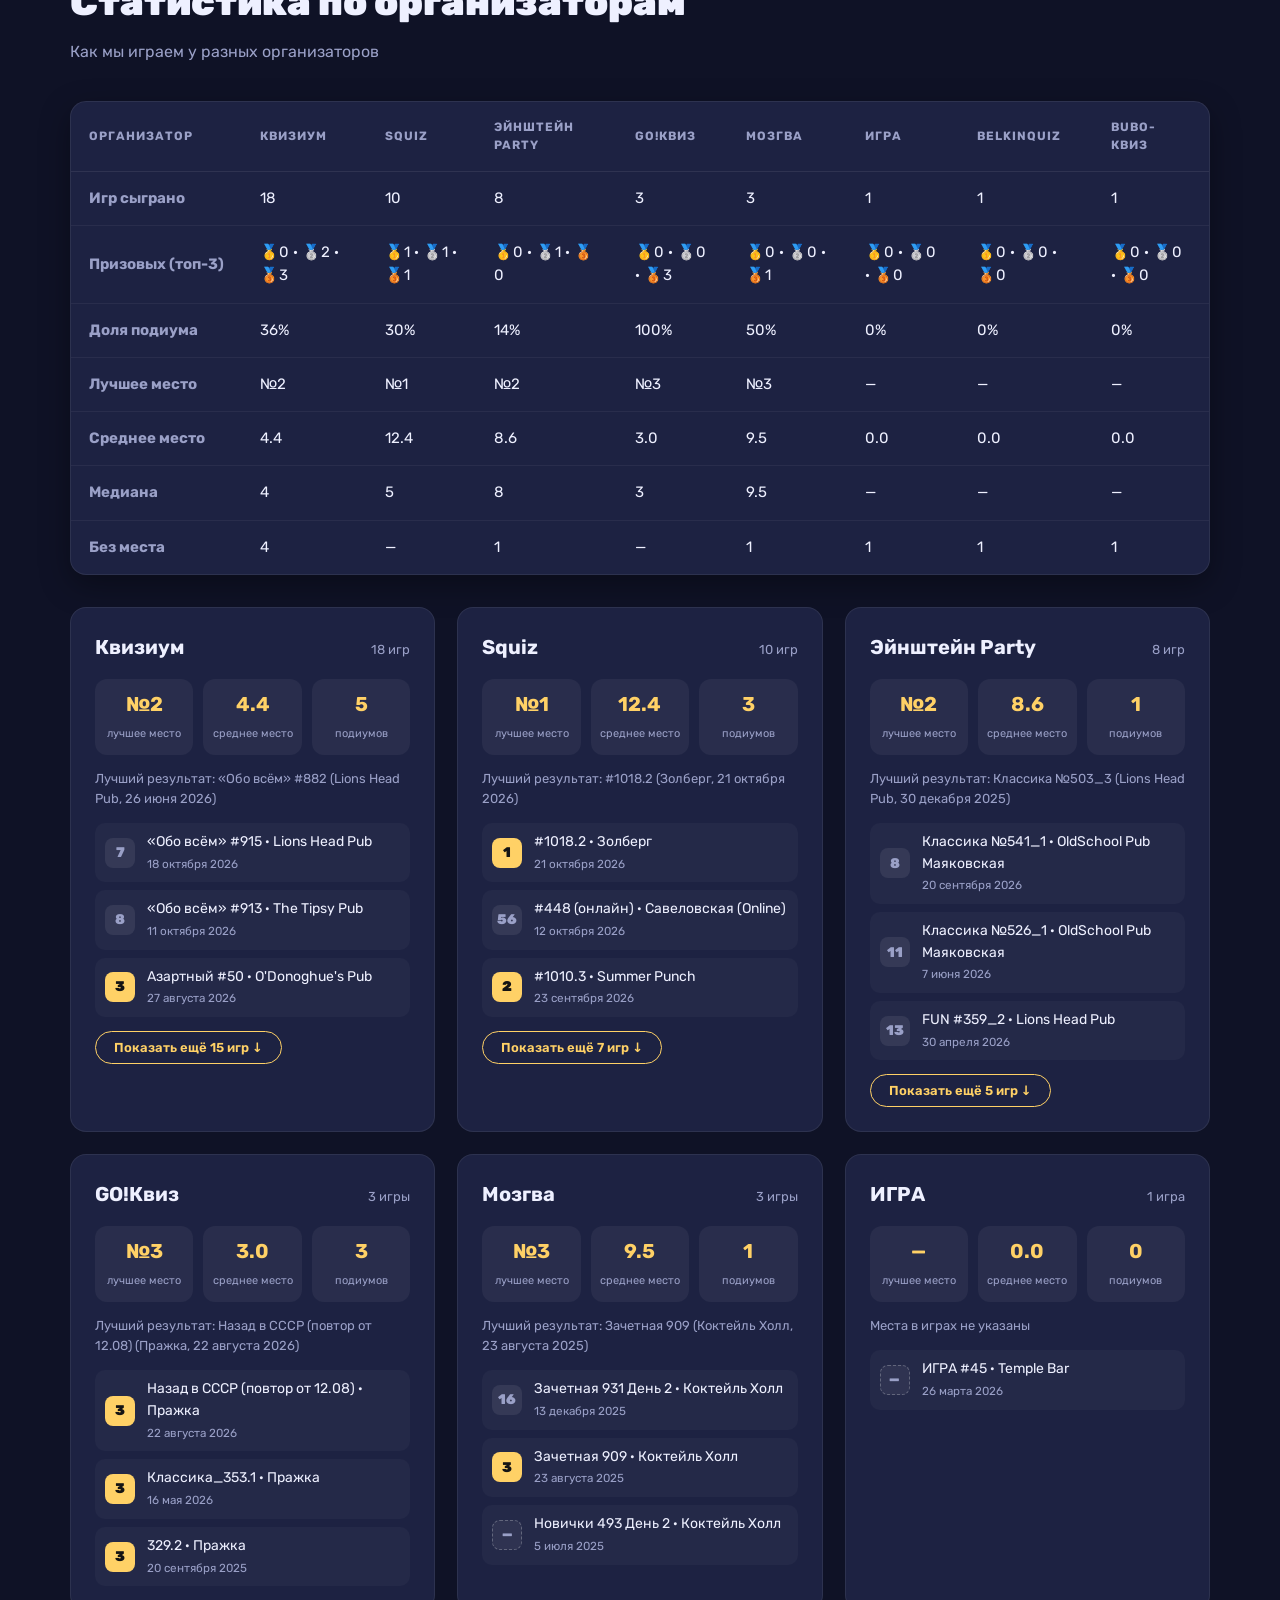
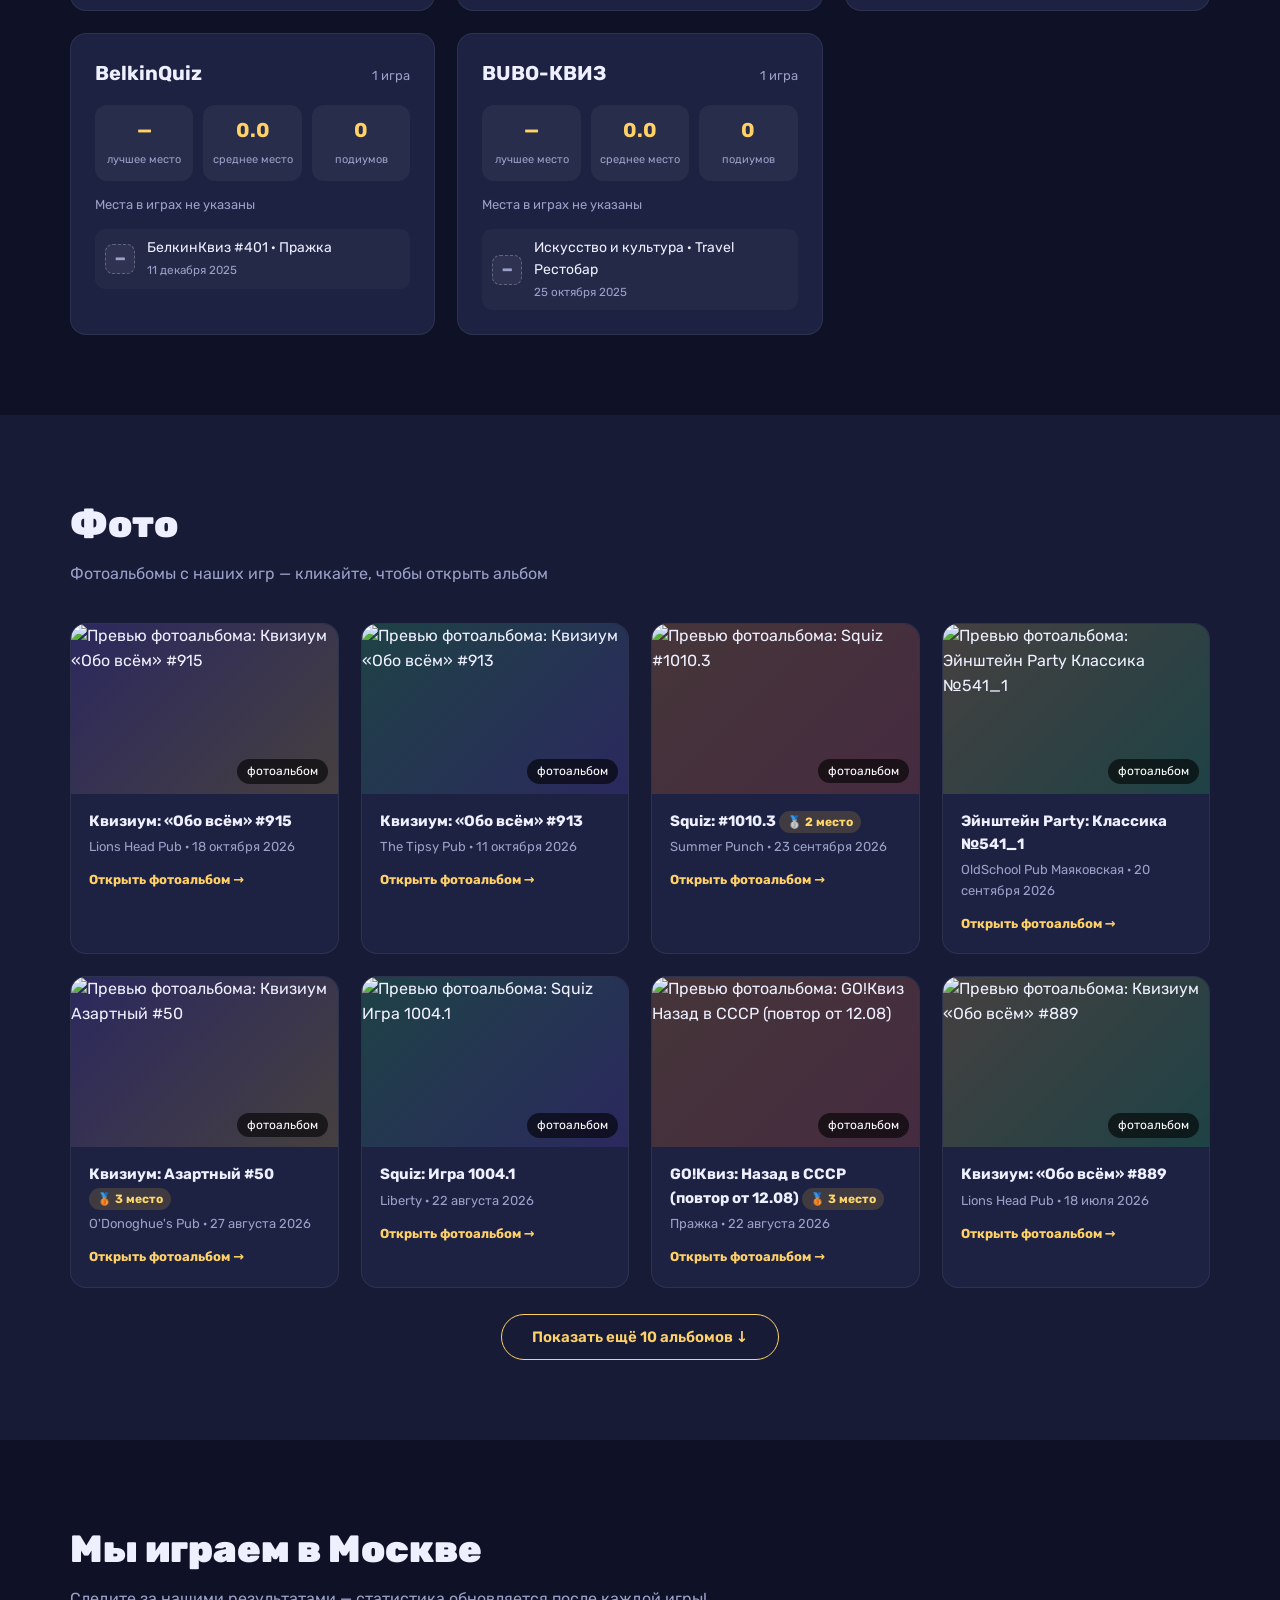
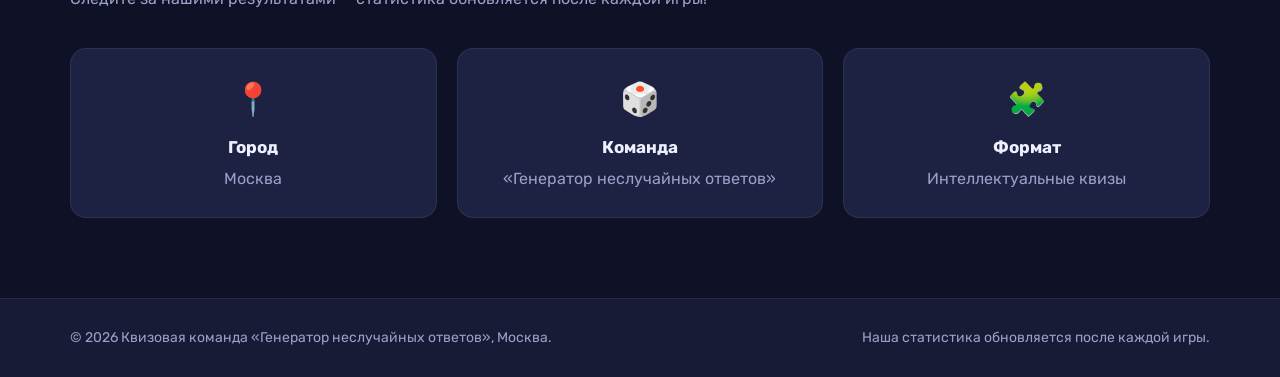
==== commit b61b0477: "GoatCounter-счётчик; аккордеон подробных результатов по турам для Squiz #1018.2" ====
--- a/index.html
+++ b/index.html
@@ -10,6 +10,9 @@
   <link rel="preconnect" href="https://fonts.gstatic.com" crossorigin>
   <link href="https://fonts.googleapis.com/css2?family=Rubik:wght@400;600;700;900&display=swap" rel="stylesheet">
   <link rel="stylesheet" href="css/style.css">
+
+  <!-- GoatCounter: счётчик посещений -->
+  <script data-goatcounter="https://dojddlivaia.goatcounter.com/count" async src="//gc.zgo.at/count.js"></script>
 </head>
 <body>
 
@@ -123,9 +126,10 @@
                 <th>Площадка</th>
                 <th>Место</th>
                 <th>Фото</th>
+                <th></th>
               </tr>
             </thead>
-            <tbody id="gamesTableBody"><!-- строки таблицы --></tbody>
+            <tbody id="gamesTableBody"><!-- строки таблицы + аккордеоны результатов --></tbody>
           </table>
         </div>
       </div>
--- a/css/style.css
+++ b/css/style.css
@@ -600,3 +600,46 @@
   }
   .section { padding: 56px 0; }
 }
+
+/* ===== Подробные результаты по турам (аккордеон в таблице игр) ===== */
+.games-table tr.has-results { cursor: pointer; }
+.games-table tr.has-results:hover td { background: rgba(124, 92, 255, .06); }
+.expand-icon {
+  display: inline-flex; align-items: center; justify-content: center;
+  width: 22px; height: 22px; border-radius: 6px;
+  color: var(--accent, #7c5cff); background: rgba(124, 92, 255, .12);
+  font-size: 12px; transition: transform .2s ease;
+}
+tr.game-row.expanded .expand-icon { transform: rotate(90deg); }
+.results-row > td { padding: 0 !important; border-bottom: 1px solid rgba(255,255,255,.08); }
+.results-panel {
+  padding: 16px clamp(12px, 3vw, 22px) 20px;
+  background: rgba(124, 92, 255, .05);
+}
+.results-note { margin: 0 0 10px; font-size: 13px; color: var(--muted, #9aa3b2); }
+.results-scroll { overflow-x: auto; -webkit-overflow-scrolling: touch; }
+.results-table { width: 100%; min-width: 640px; border-collapse: collapse; font-size: 13.5px; }
+.results-table th, .results-table td {
+  padding: 7px 10px; text-align: center; white-space: nowrap;
+  border-bottom: 1px solid rgba(255,255,255,.06);
+}
+.results-table thead th {
+  font-size: 11px; text-transform: uppercase; letter-spacing: .8px;
+  color: var(--muted, #9aa3b2); border-bottom-color: rgba(255,255,255,.15);
+}
+.results-table td.results-team, .results-table th:nth-child(2) { text-align: left; }
+.results-table .round-col { width: 42px; }
+.results-table .round-empty::after { content: "·"; color: var(--muted, #9aa3b2); }
+.results-table .results-total { font-weight: 700; }
+.results-table tr.results-us td {
+  background: rgba(124, 92, 255, .16);
+  font-weight: 700; color: #fff;
+}
+.results-table tr.results-us td:first-child { border-left: 3px solid var(--accent, #7c5cff); }
+
+@media (max-width: 720px) {
+  /* на мобильных строка-результат — не сетка карточек, а широкая панель */
+  .games-table tr.results-row { display: block; padding: 0; }
+  .games-table tr.results-row > td { display: block; }
+  .games-table tr.results-row > td::before { display: none; }
+}
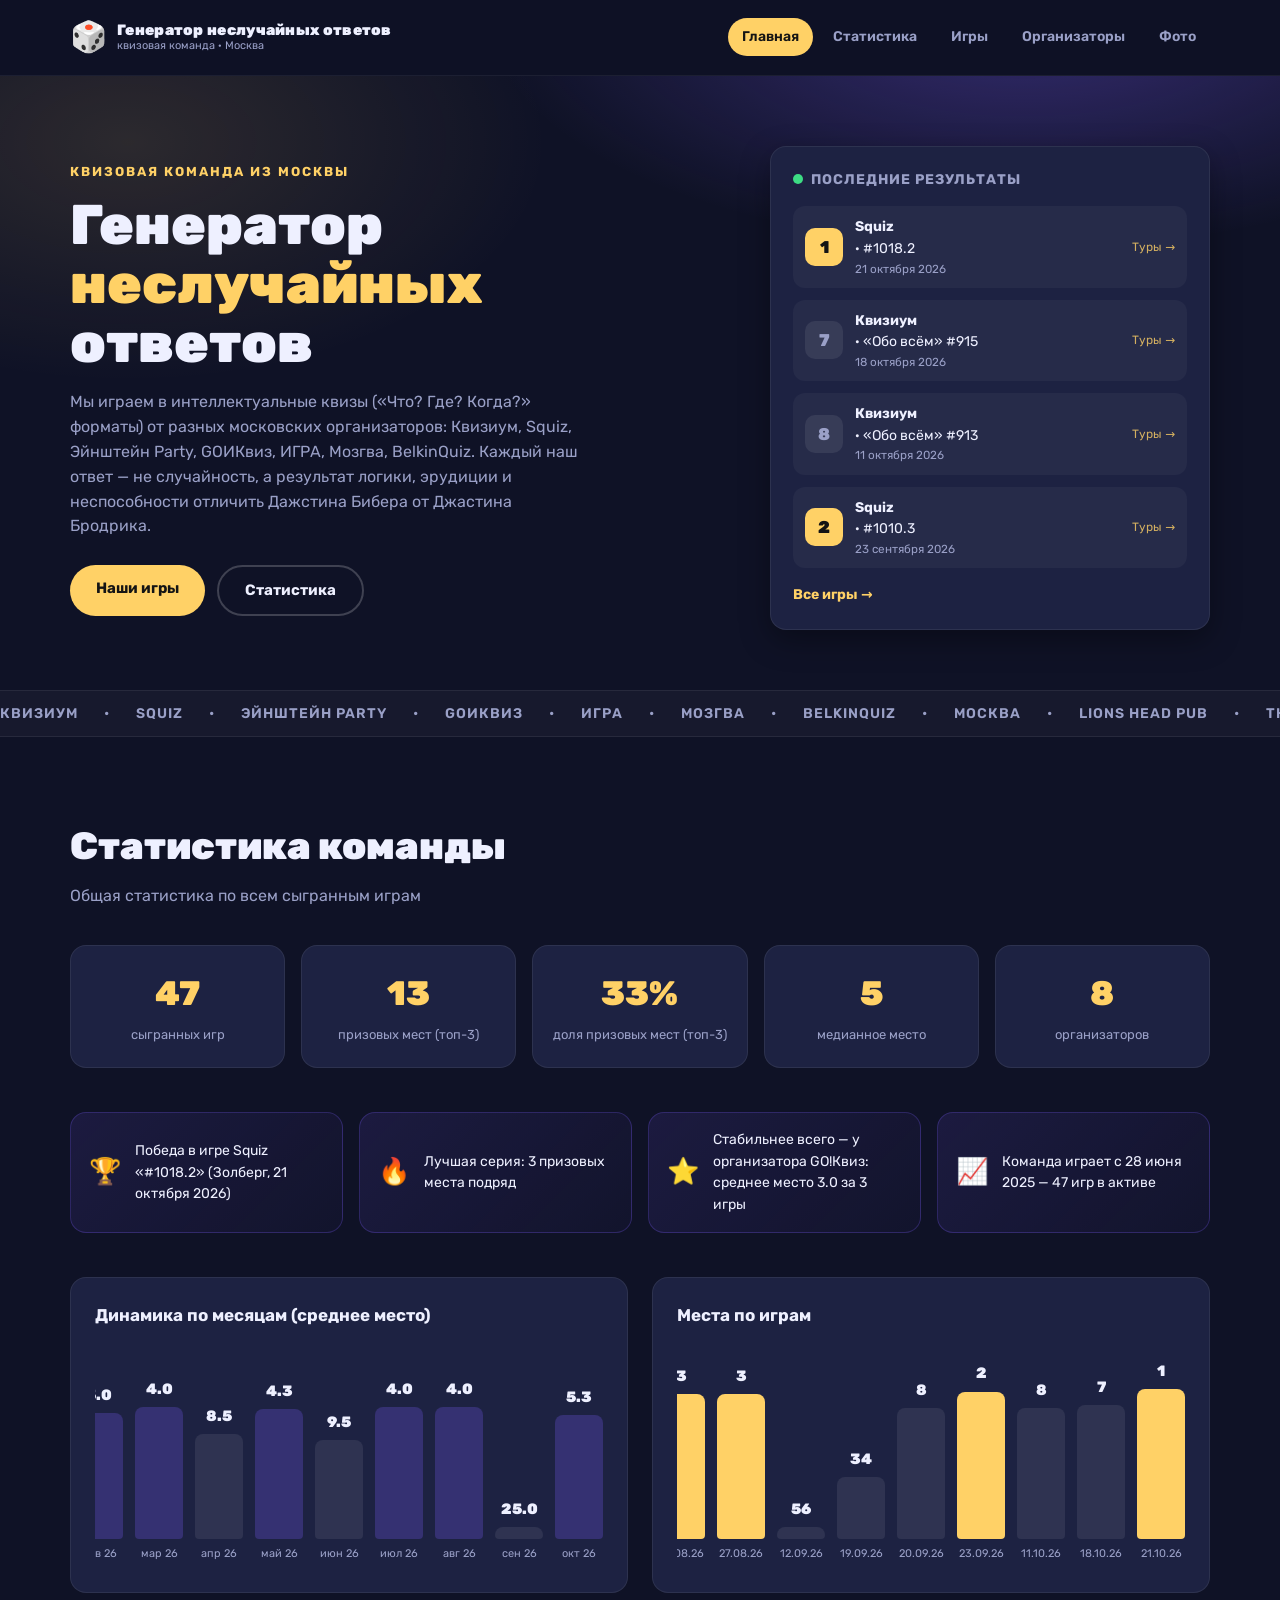
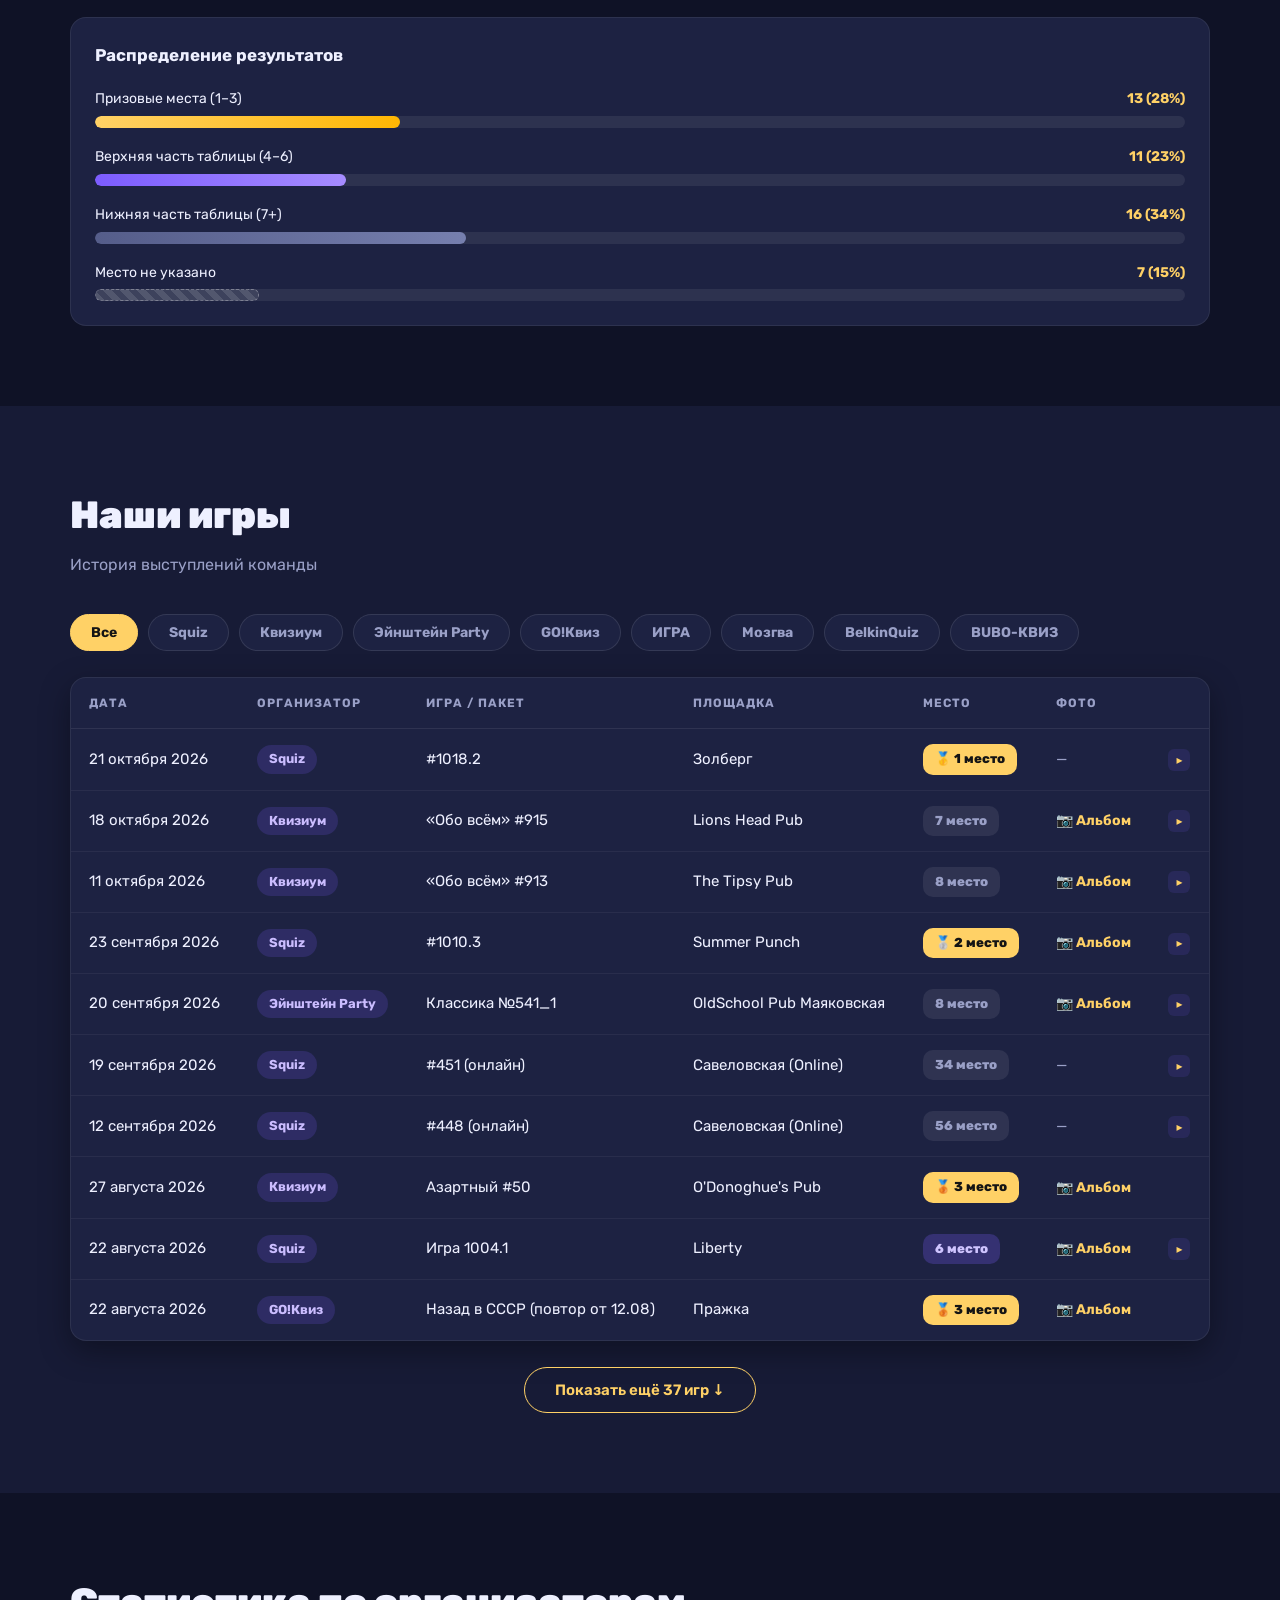
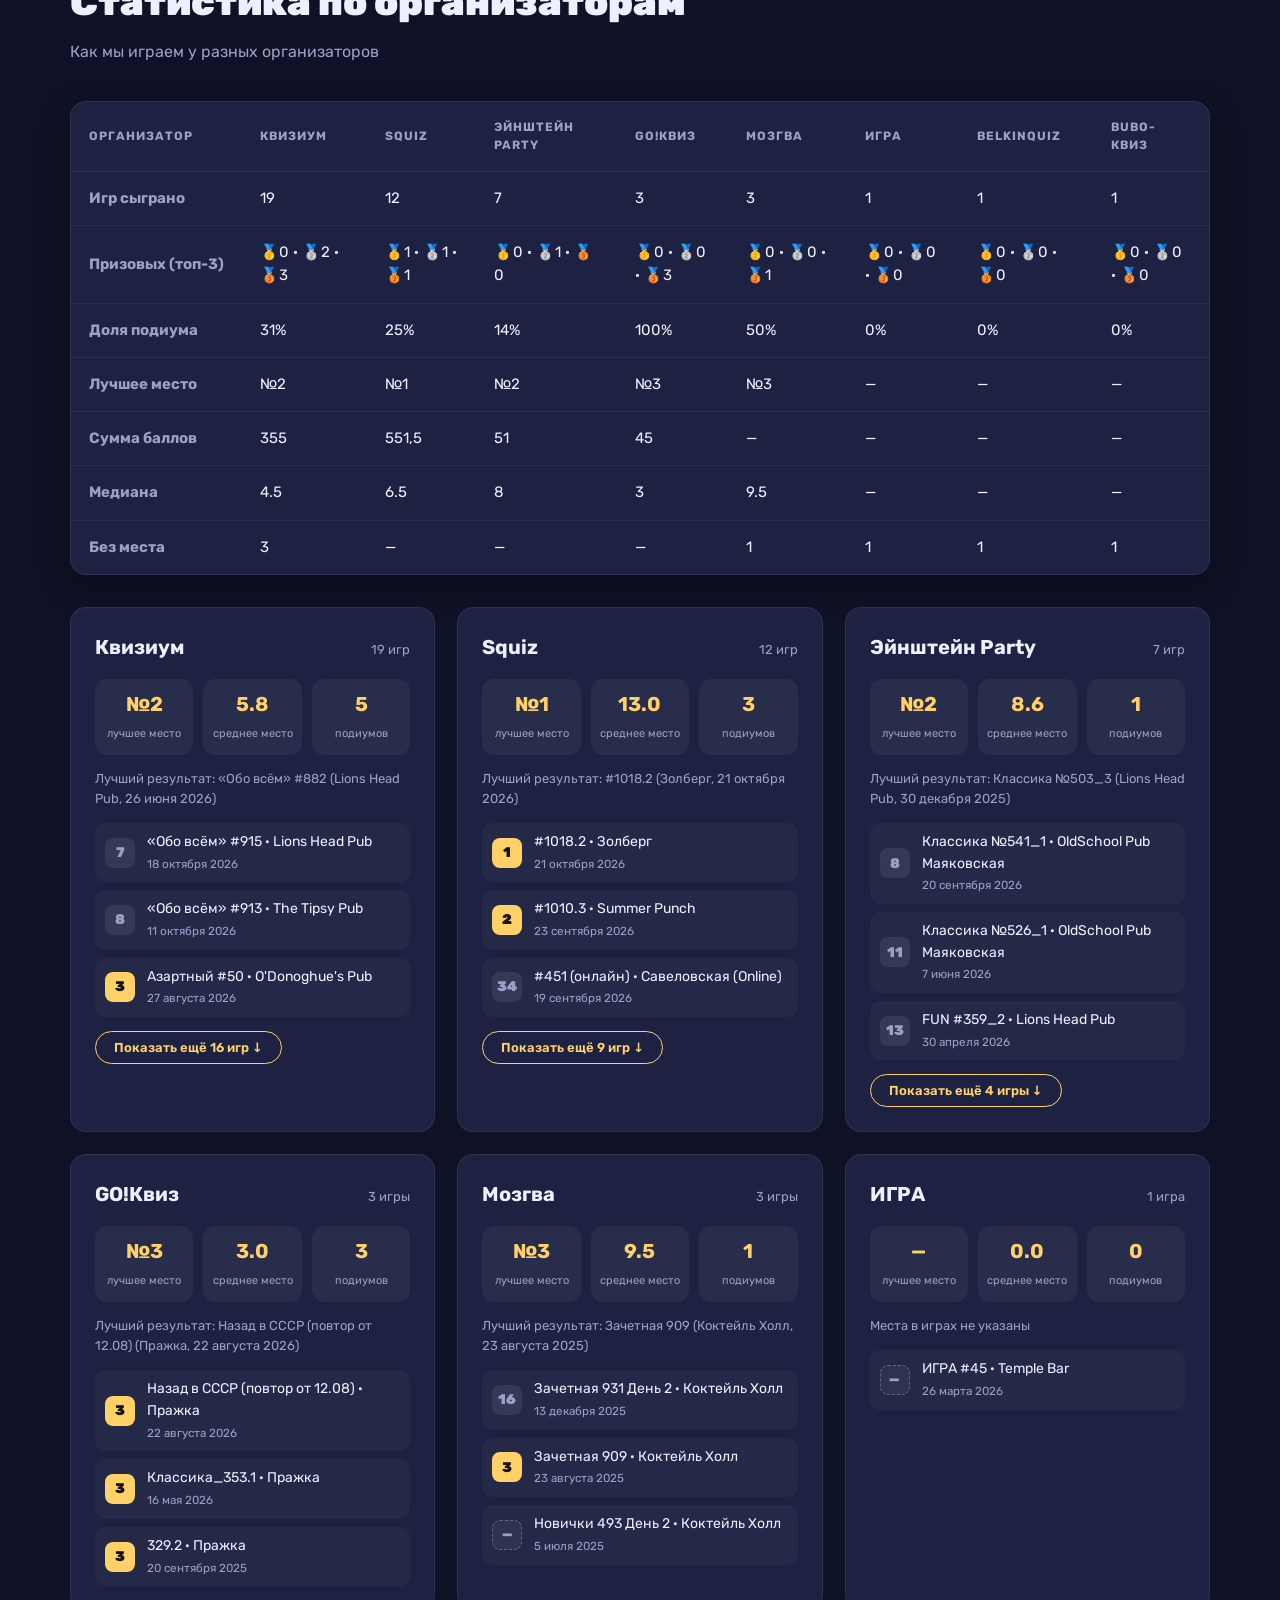
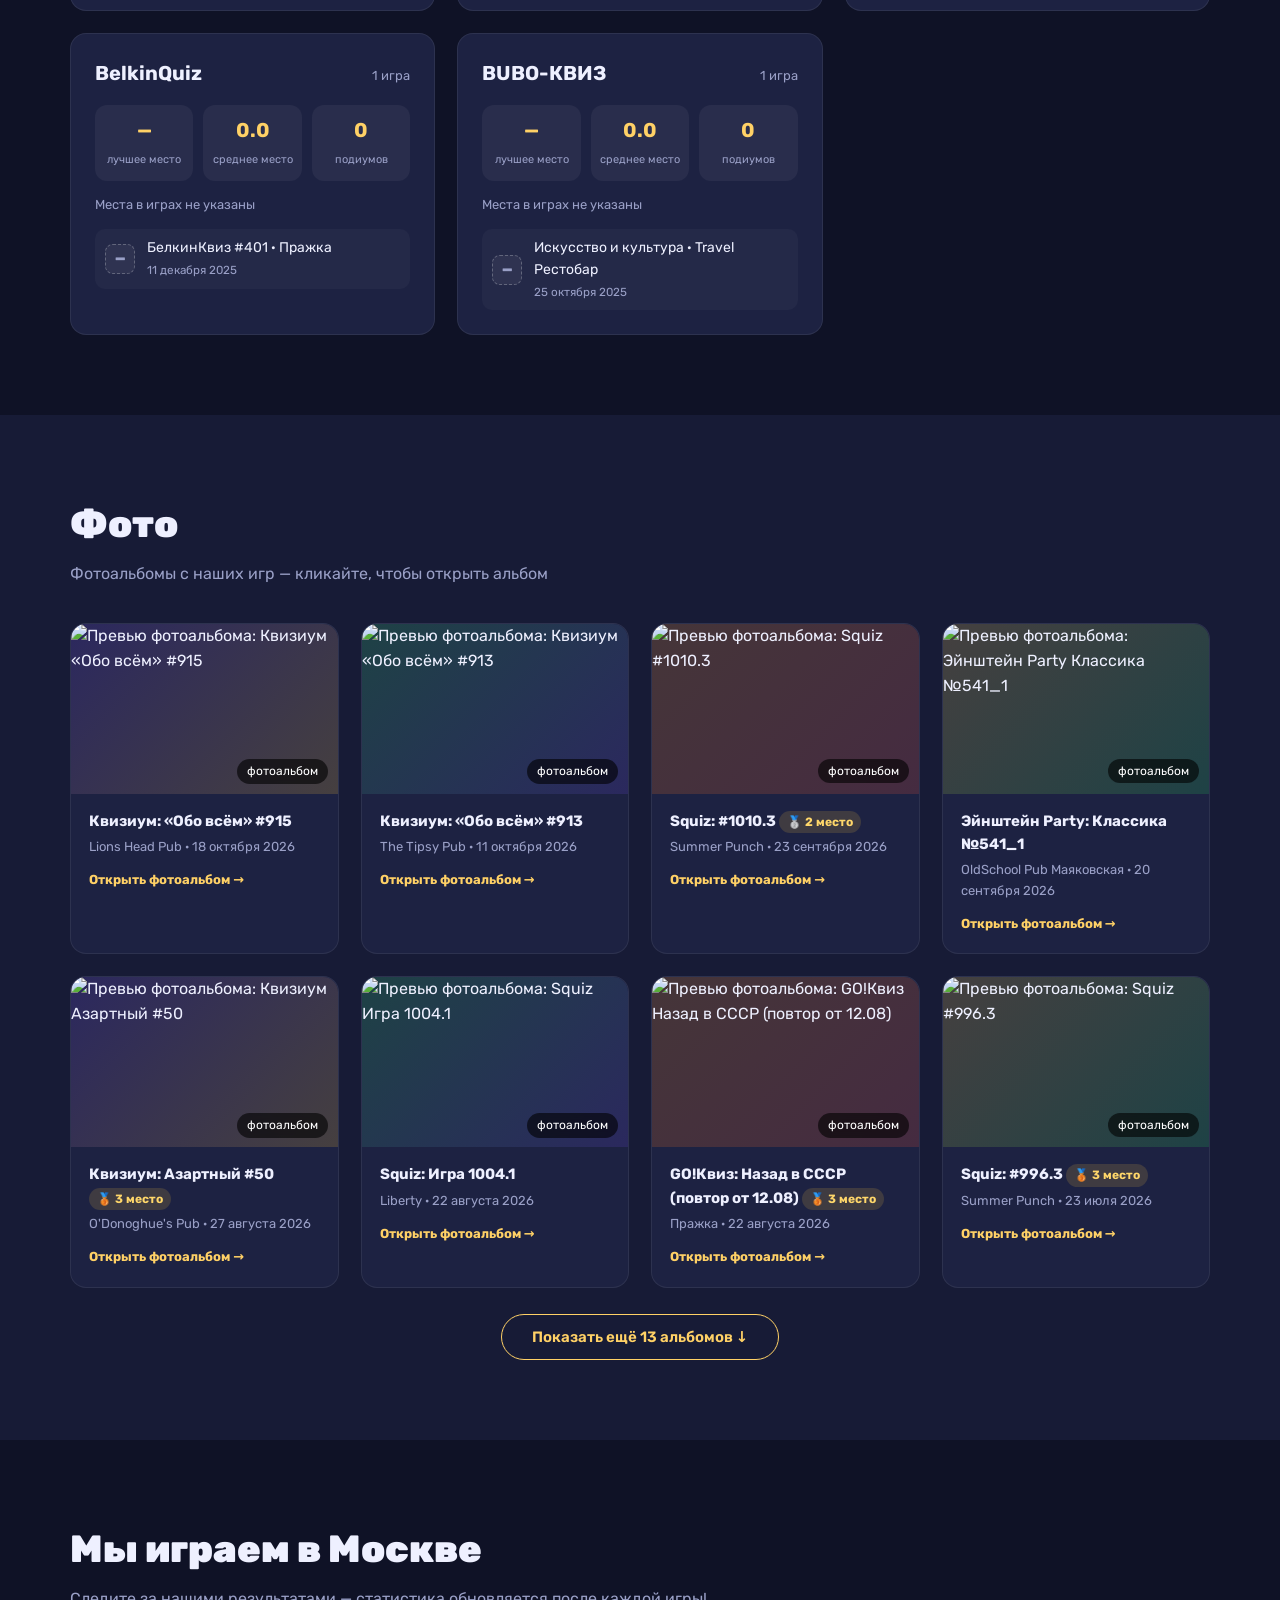
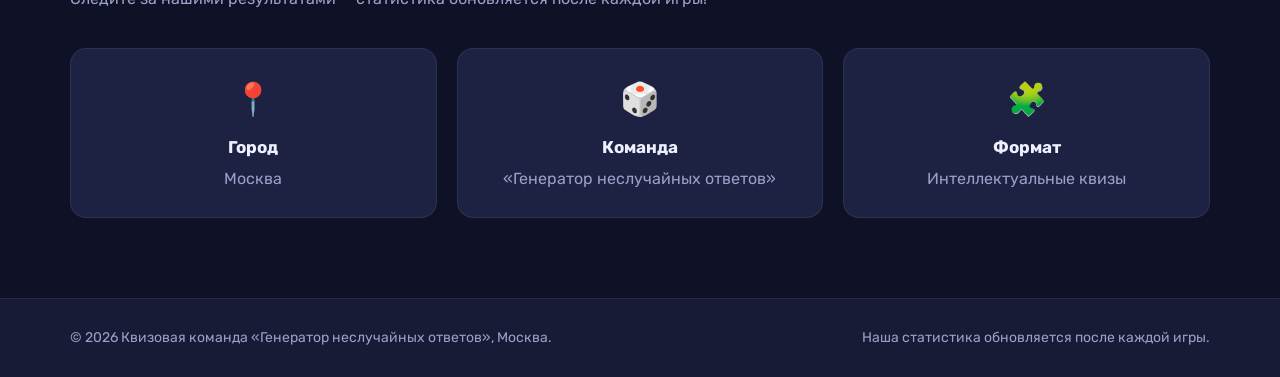
==== commit 623d7a9e: "Аккордеон: панель результатов вынесена ВНЕ таблицы (#resultsHost после </table>) — столбцы «Дата/Орг" ====
--- a/index.html
+++ b/index.html
@@ -129,9 +129,10 @@
                 <th></th>
               </tr>
             </thead>
-            <tbody id="gamesTableBody"><!-- строки таблицы + аккордеоны результатов --></tbody>
+            <tbody id="gamesTableBody"><!-- строки таблицы --></tbody>
           </table>
         </div>
+        <div id="resultsHost"></div><!-- аккордеоны результатов — вне таблицы, чтобы не расширять столбцы -->
       </div>
     </section>
 
--- a/css/style.css
+++ b/css/style.css
@@ -170,6 +170,15 @@
 }
 .hero-res-info { display: flex; flex-direction: column; font-size: 14px; }
 .hero-res-info small { color: var(--muted); }
+.hero-res-item { cursor: pointer; transition: transform .15s ease, border-color .15s ease; }
+.hero-res-item:hover { transform: translateX(4px); border-color: var(--accent); }
+.hero-res-item:focus-visible { outline: 2px solid var(--accent); outline-offset: 2px; }
+.hero-res-hint { margin-left: auto; font-size: 12px; color: var(--accent); white-space: nowrap; opacity: .8; }
+.row-flash { animation: rowFlash 1.6s ease; }
+@keyframes rowFlash {
+  0%, 60% { background: rgba(124, 92, 252, .25); }
+  100% { background: transparent; }
+}
 .hero-card-link {
   display: inline-block; margin-top: 16px;
   font-weight: 700; font-size: 14px;
@@ -327,6 +336,9 @@
   transition: .3s;
 }
 .bar-col:hover .bar { filter: brightness(1.2); }
+.bar-clickable { cursor: pointer; }
+.bar-clickable:hover .bar-value { color: var(--accent); }
+.bar-clickable:focus-visible { outline: 2px solid var(--accent); outline-offset: 2px; border-radius: 8px; }
 .bar-value { font-weight: 900; font-size: 15px; }
 .bar-date { color: var(--muted); font-size: 11px; white-space: nowrap; }
 
@@ -577,27 +589,29 @@
   }
   .main-nav.open { display: flex; }
 
-  /* карточки вместо таблицы */
-  .games-table { min-width: 0; }
-  .games-table thead { display: none; }
-  .games-table tr {
-    display: grid;
-    grid-template-columns: 1fr 1fr;
-    gap: 6px;
-    padding: 14px 12px;
-    border-bottom: 1px solid rgba(255, 255, 255, .08);
+  /* мобильная таблица игр: обычная таблица с компактным шрифтом,
+     горизонтальный скролл обеспечивает .games-table-wrap */
+  .games-table { font-size: 12.5px; }
+  .games-table th { padding: 10px 8px; font-size: 10px; letter-spacing: .5px; }
+  .games-table td { padding: 9px 8px; }
+  .games-table td:nth-child(3),   /* Игра */
+  .games-table td:nth-child(4) {  /* Площадка */
+    max-width: 130px;
+    white-space: normal;
+    word-break: break-word;
   }
-  .games-table td {
-    border: 0; padding: 2px 4px; font-size: 14px;
-    display: flex; flex-direction: column;
-  }
-  .games-table td::before {
-    content: attr(data-th);
-    font-size: 10px;
-    text-transform: uppercase;
-    letter-spacing: 1px;
-    color: var(--muted);
-  }
+  .games-table .org-badge { font-size: 11px; padding: 2px 7px; }
+  .games-table .place-badge { font-size: 12px; padding: 2px 8px; }
+  .games-table .photo-link { font-size: 12px; white-space: nowrap; }
+  .results-panel { padding: 12px 10px 16px; }
+  .results-note { font-size: 12px; }
+  .results-table { font-size: 12px; min-width: 560px; }
+  .results-table th, .results-table td { padding: 5px 7px; }
+
+  /* сводная таблица организаторов на мобильных — компактная таблица со скроллом */
+  .org-summary-table { font-size: 12px; }
+  .org-summary-table th, .org-summary-table td { padding: 8px 8px; }
+
   .section { padding: 56px 0; }
 }
 
@@ -611,7 +625,6 @@
   font-size: 12px; transition: transform .2s ease;
 }
 tr.game-row.expanded .expand-icon { transform: rotate(90deg); }
-.results-row > td { padding: 0 !important; border-bottom: 1px solid rgba(255,255,255,.08); }
 .results-panel {
   padding: 16px clamp(12px, 3vw, 22px) 20px;
   background: rgba(124, 92, 255, .05);
@@ -637,9 +650,11 @@
 }
 .results-table tr.results-us td:first-child { border-left: 3px solid var(--accent, #7c5cff); }
 
-@media (max-width: 720px) {
-  /* на мобильных строка-результат — не сетка карточек, а широкая панель */
-  .games-table tr.results-row { display: block; padding: 0; }
-  .games-table tr.results-row > td { display: block; }
-  .games-table tr.results-row > td::before { display: none; }
-}
+/* Гарантии корректной работы аккордеона:
+   1) атрибут hidden всегда скрывает панель (на случай, если какое-то правило
+      display перекрывает UA-стиль [hidden]);
+   2) панель результатов рендерится ВНЕ таблицы (#resultsHost после </table>) —
+      она физически не может повлиять на ширину столбцов внешней таблицы;
+   3) обычная табличная раскладка колонок как в первых версиях. */
+[hidden] { display: none !important; }
+.results-row { border-bottom: 1px solid rgba(255, 255, 255, .08); border-radius: 0 0 14px 14px; overflow: hidden; }
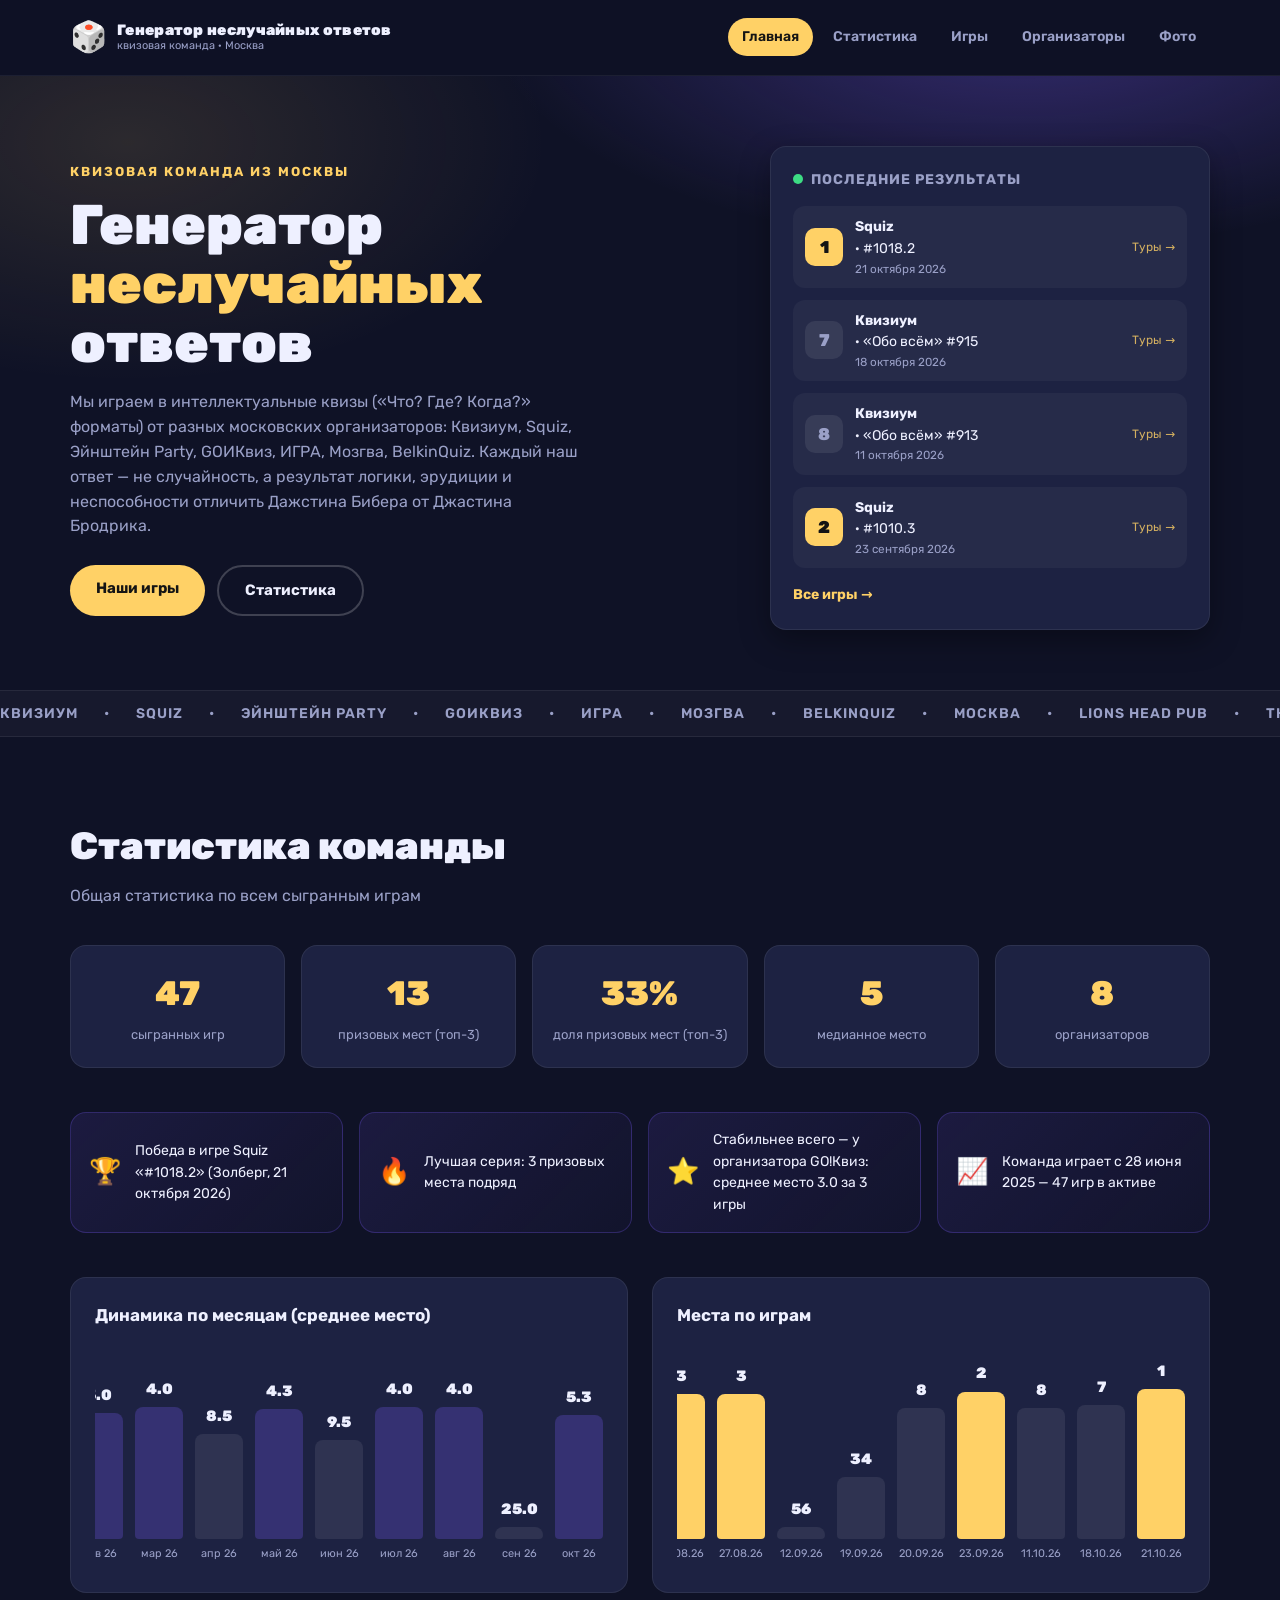
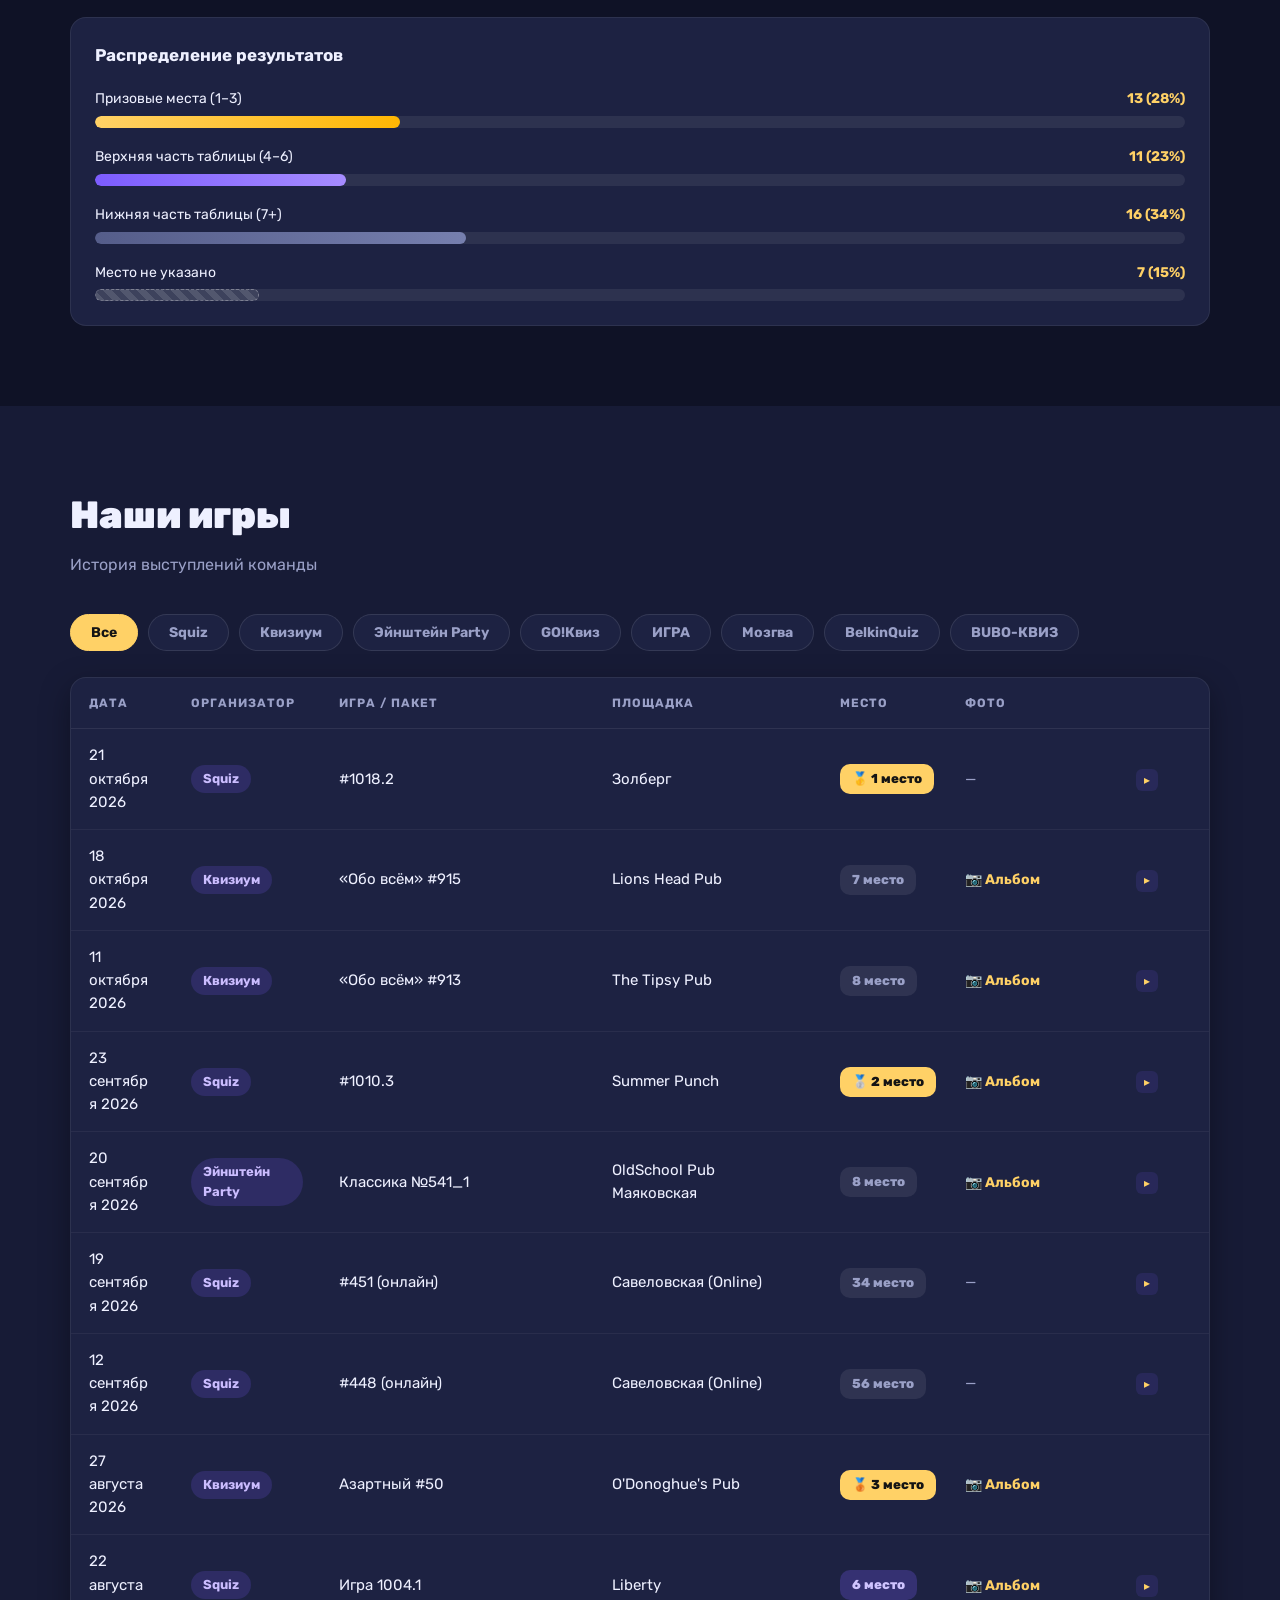
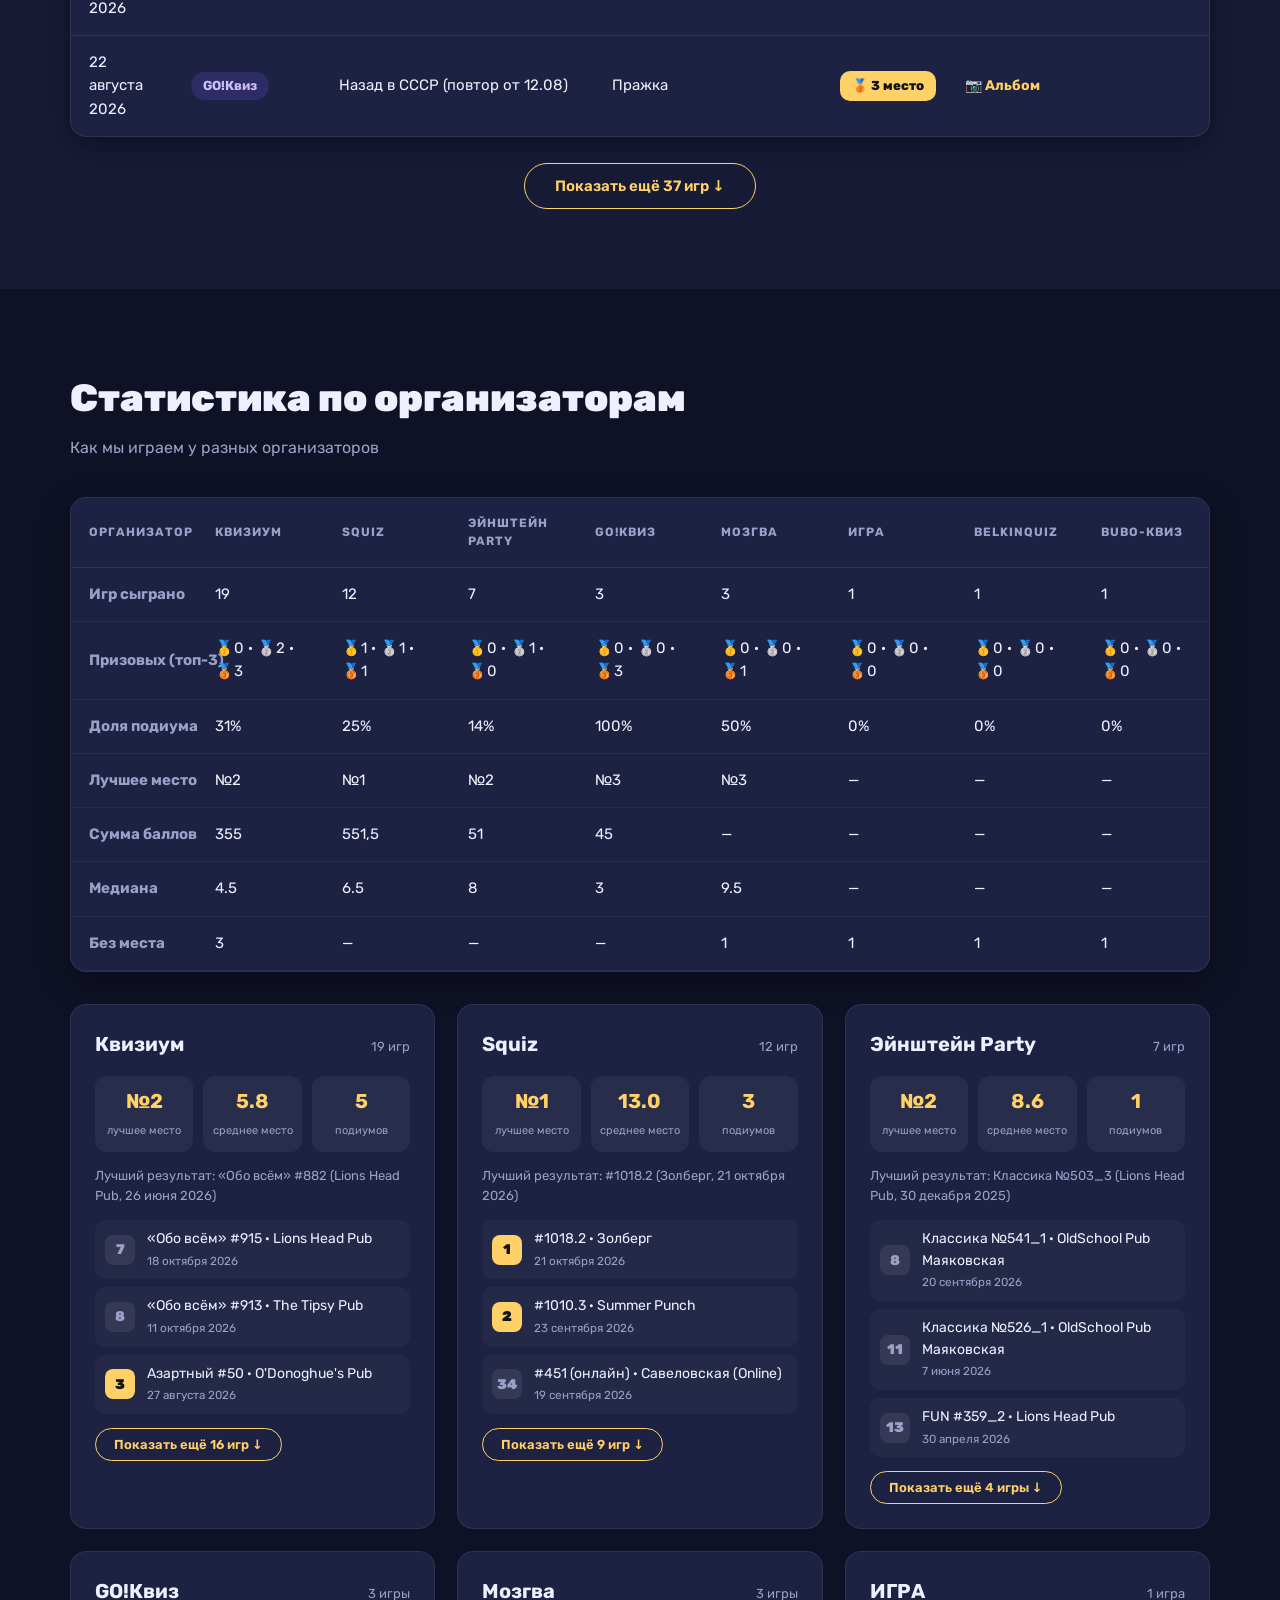
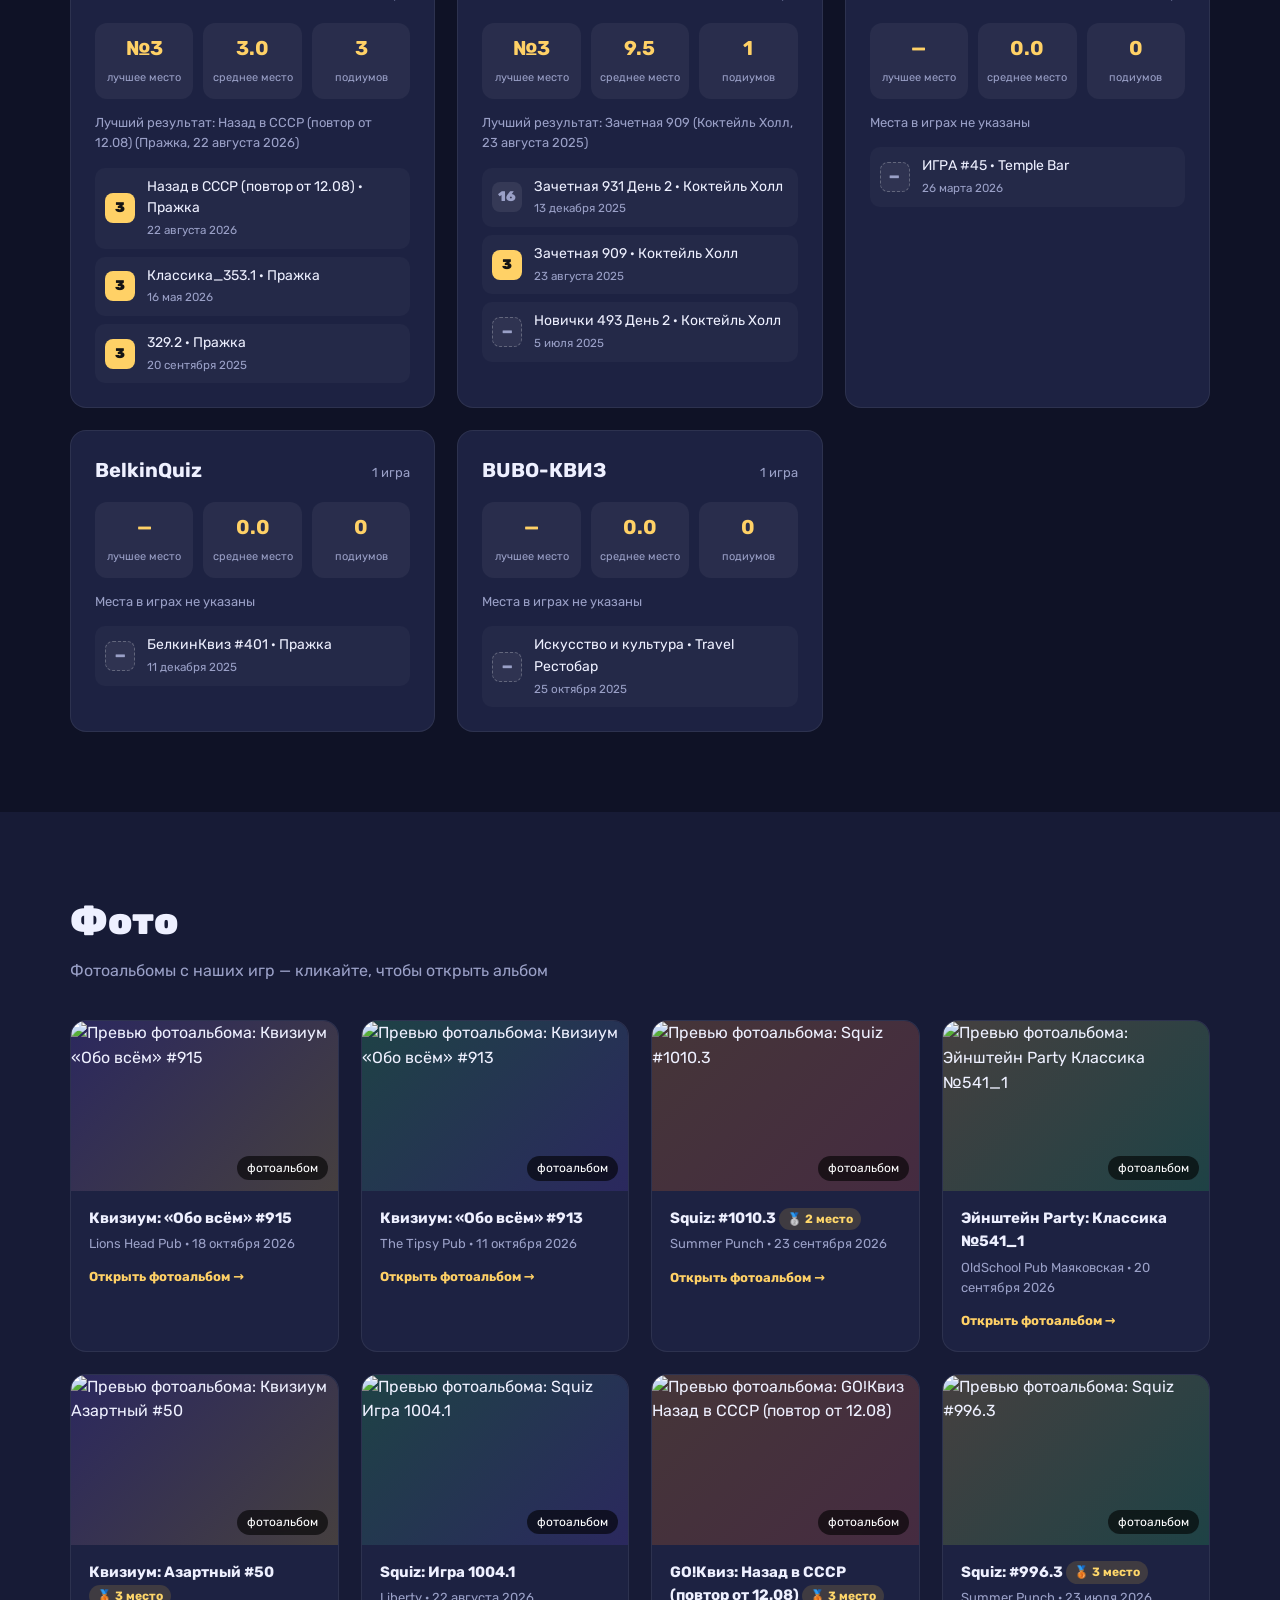
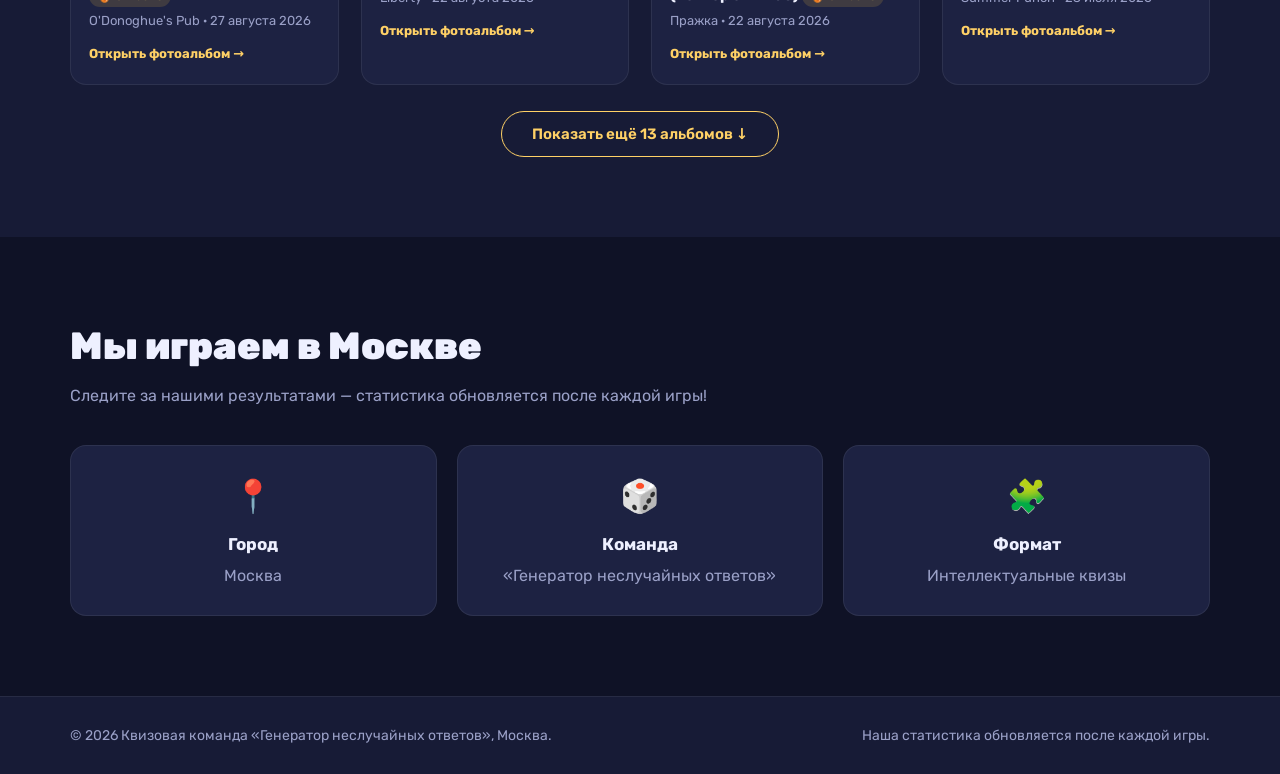
==== commit 54d83613: "Аккордеон: панель результатов возвращена ПОД строку игры (tbody-группы + фиксированная сетка colgrou" ====
--- a/index.html
+++ b/index.html
@@ -117,22 +117,10 @@
         </div>
 
         <div class="games-table-wrap">
-          <table class="games-table">
-            <thead>
-              <tr>
-                <th>Дата</th>
-                <th>Организатор</th>
-                <th>Игра / пакет</th>
-                <th>Площадка</th>
-                <th>Место</th>
-                <th>Фото</th>
-                <th></th>
-              </tr>
-            </thead>
-            <tbody id="gamesTableBody"><!-- строки таблицы --></tbody>
-          </table>
+          <!-- Таблица собирается из JS: colgroup (фиксированная сетка колонок) +
+               группы <tbody>: строка игры + строка-панель результатов прямо под ней. -->
+          <table class="games-table" id="gamesTable"></table>
         </div>
-        <div id="resultsHost"></div><!-- аккордеоны результатов — вне таблицы, чтобы не расширять столбцы -->
       </div>
     </section>
 
--- a/css/style.css
+++ b/css/style.css
@@ -398,9 +398,11 @@
   border-bottom: 1px solid rgba(255, 255, 255, .05);
   font-size: 15px;
 }
-.games-table tr:last-child td { border-bottom: 0; }
+.games-table tbody.game-group:last-child tr:last-child td { border-bottom: 0; }
 .games-table tbody tr { transition: .15s; }
-.games-table tbody tr:hover { background: rgba(255, 255, 255, .04); }
+.games-table tbody tr.game-row:hover { background: rgba(255, 255, 255, .04); }
+/* Панель результатов не должна подсвечиваться как кликабельная строка */
+.games-table tbody tr.results-row:hover { background: transparent; }
 
 .org-badge {
   display: inline-block;
@@ -651,10 +653,32 @@
 .results-table tr.results-us td:first-child { border-left: 3px solid var(--accent, #7c5cff); }
 
 /* Гарантии корректной работы аккордеона:
-   1) атрибут hidden всегда скрывает панель (на случай, если какое-то правило
-      display перекрывает UA-стиль [hidden]);
-   2) панель результатов рендерится ВНЕ таблицы (#resultsHost после </table>) —
-      она физически не может повлиять на ширину столбцов внешней таблицы;
-   3) обычная табличная раскладка колонок как в первых версиях. */
-[hidden] { display: none !important; }
-.results-row { border-bottom: 1px solid rgba(255, 255, 255, .08); border-radius: 0 0 14px 14px; overflow: hidden; }
+   1) панель результатов — это <tr> внутри того же <tbody class="game-group">,
+      сразу под строкой игры; ширина столбцов внешней таблицы задаётся фиксированной
+      сеткой colgroup+table-layout:fixed, поэтому содержимое панели физически не может
+      «распереть» колонки Дата/Организатор;
+   2) скрытие панели НЕ зависит от атрибута hidden и порядка подключения CSS:
+      display:none задан напрямую классом .results-row, поэтому панель гарантированно
+      закрыта по умолчанию в любом браузере (Chrome/Яндекс); JS при открытии ставит
+      inline-стиль display:table-row, который перебивает это правило;
+   3) панель занимает всю ширину таблицы через colspan + width:100% на td. */
+.results-row {
+  display: none; /* закрыто по умолчанию — переопределяет любые кэшированные стили */
+}
+.results-row > td.results-cell {
+  padding: 0;
+  border-bottom: 1px solid rgba(255, 255, 255, .08);
+  width: 100%;
+}
+
+/* Фиксированная сетка колонок внешней таблицы игр (задается colgroup'ом из JS).
+   Ширины в процентах суммарно = 100%. */
+.games-table { table-layout: fixed; }
+.games-table col.gc-date    { width: 9%; }
+.games-table col.gc-org     { width: 13%; }
+.games-table col.gc-title   { width: 24%; }
+.games-table col.gc-venue   { width: 20%; }
+.games-table col.gc-place   { width: 11%; }
+.games-table col.gc-photo   { width: 15%; }
+.games-table col.gc-expand  { width: 8%; }
+.games-table td { overflow-wrap: break-word; }
